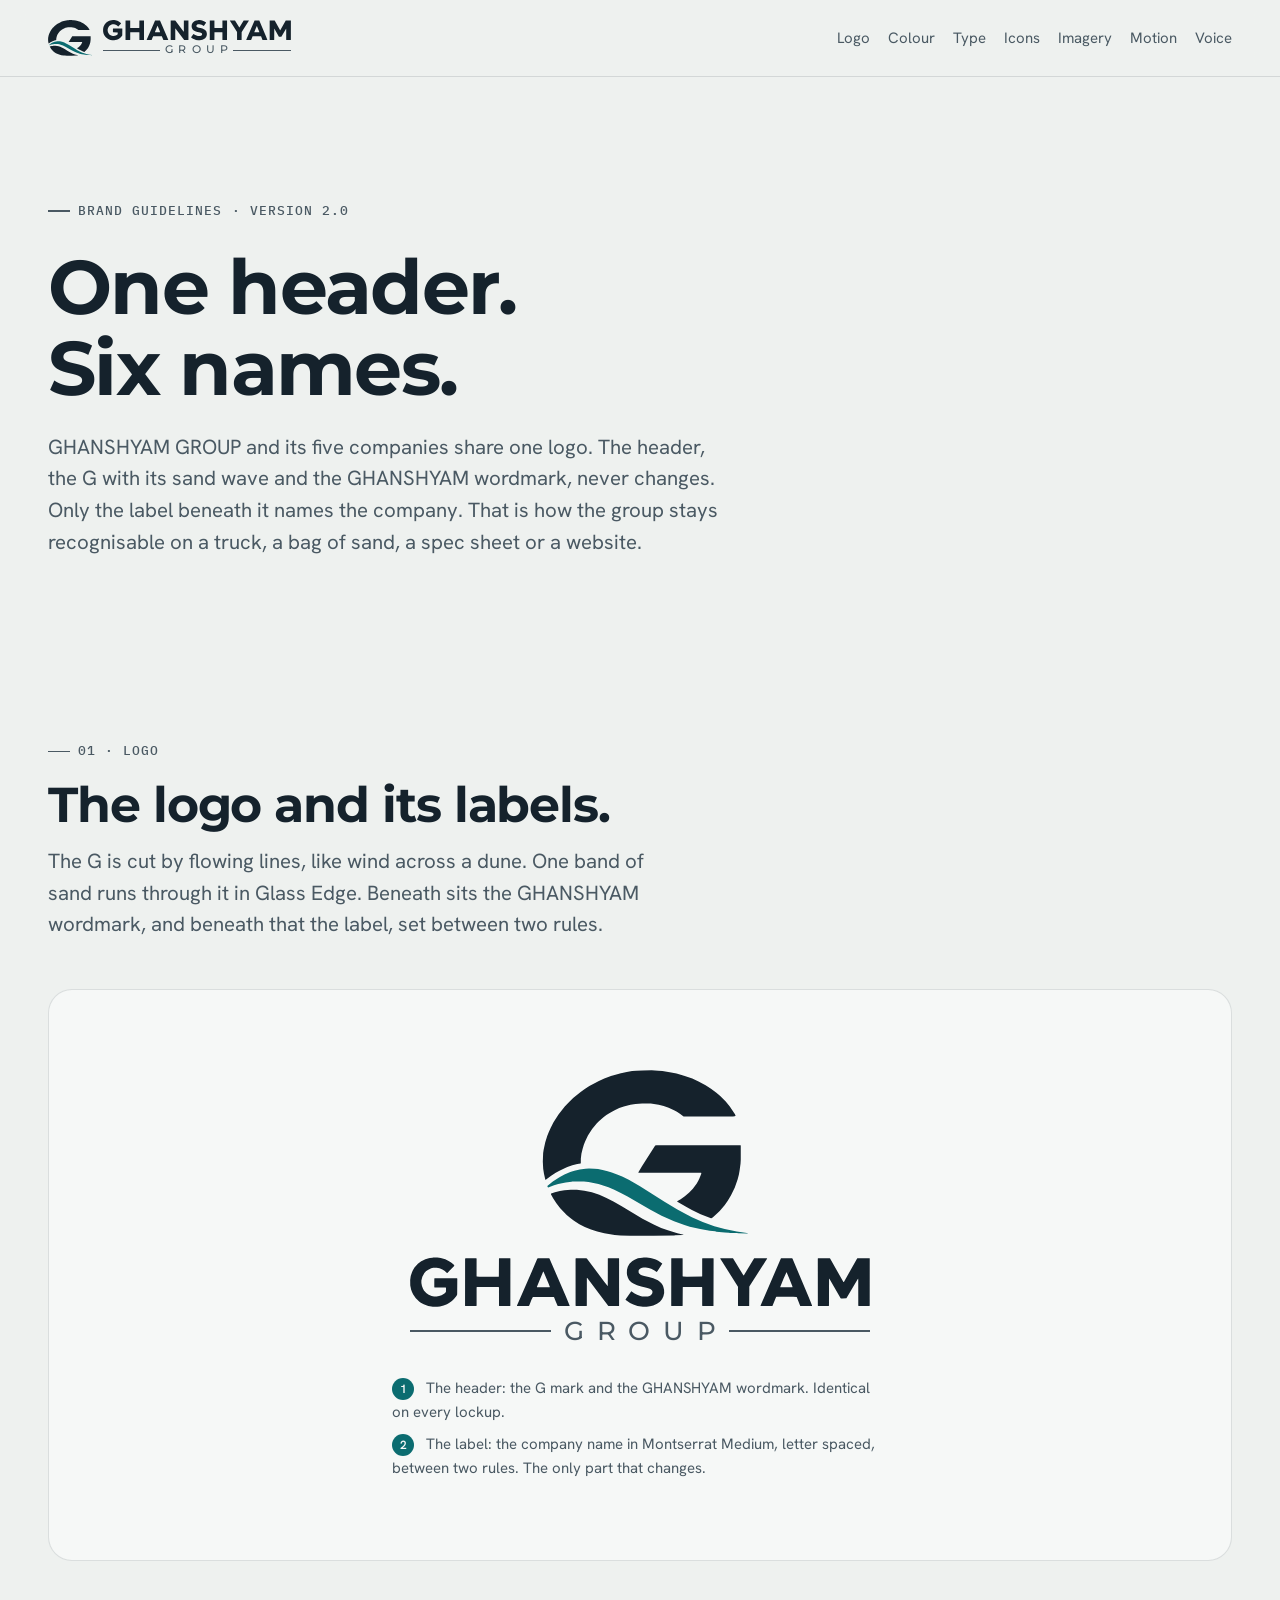
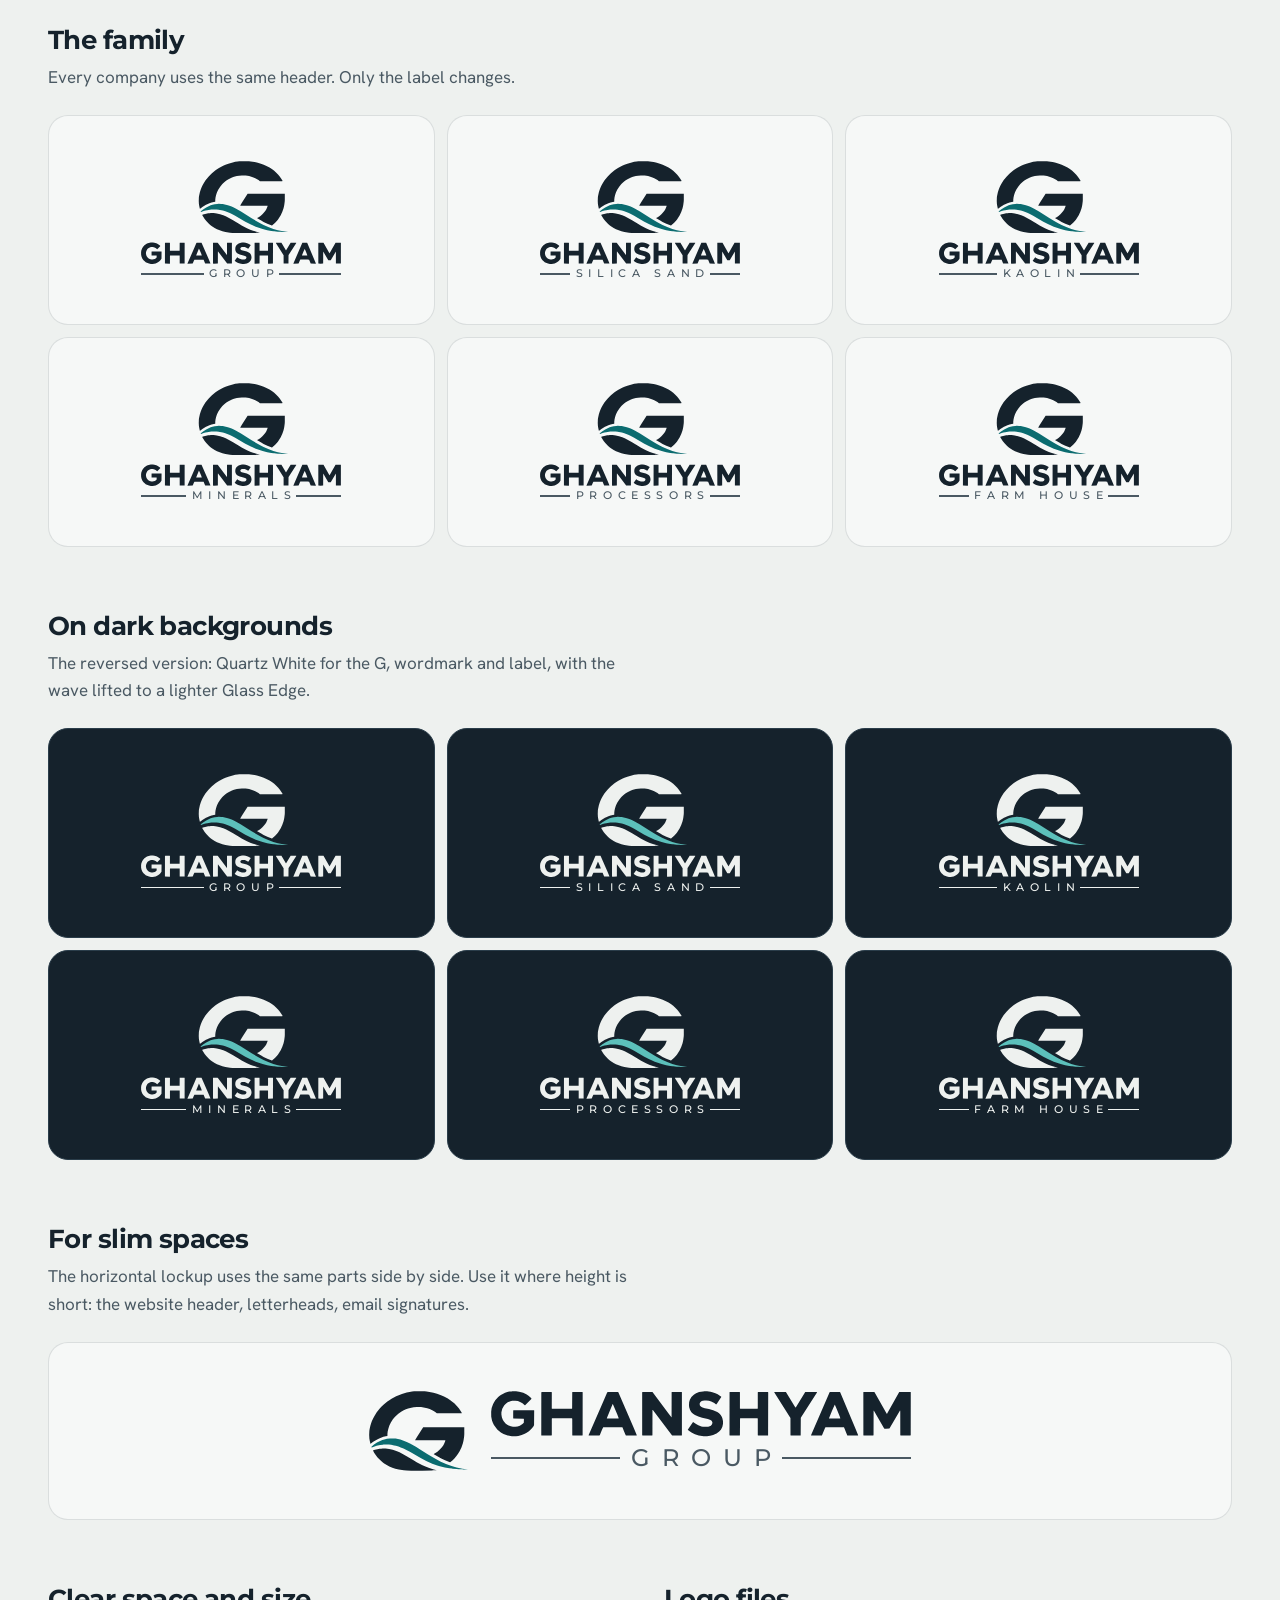
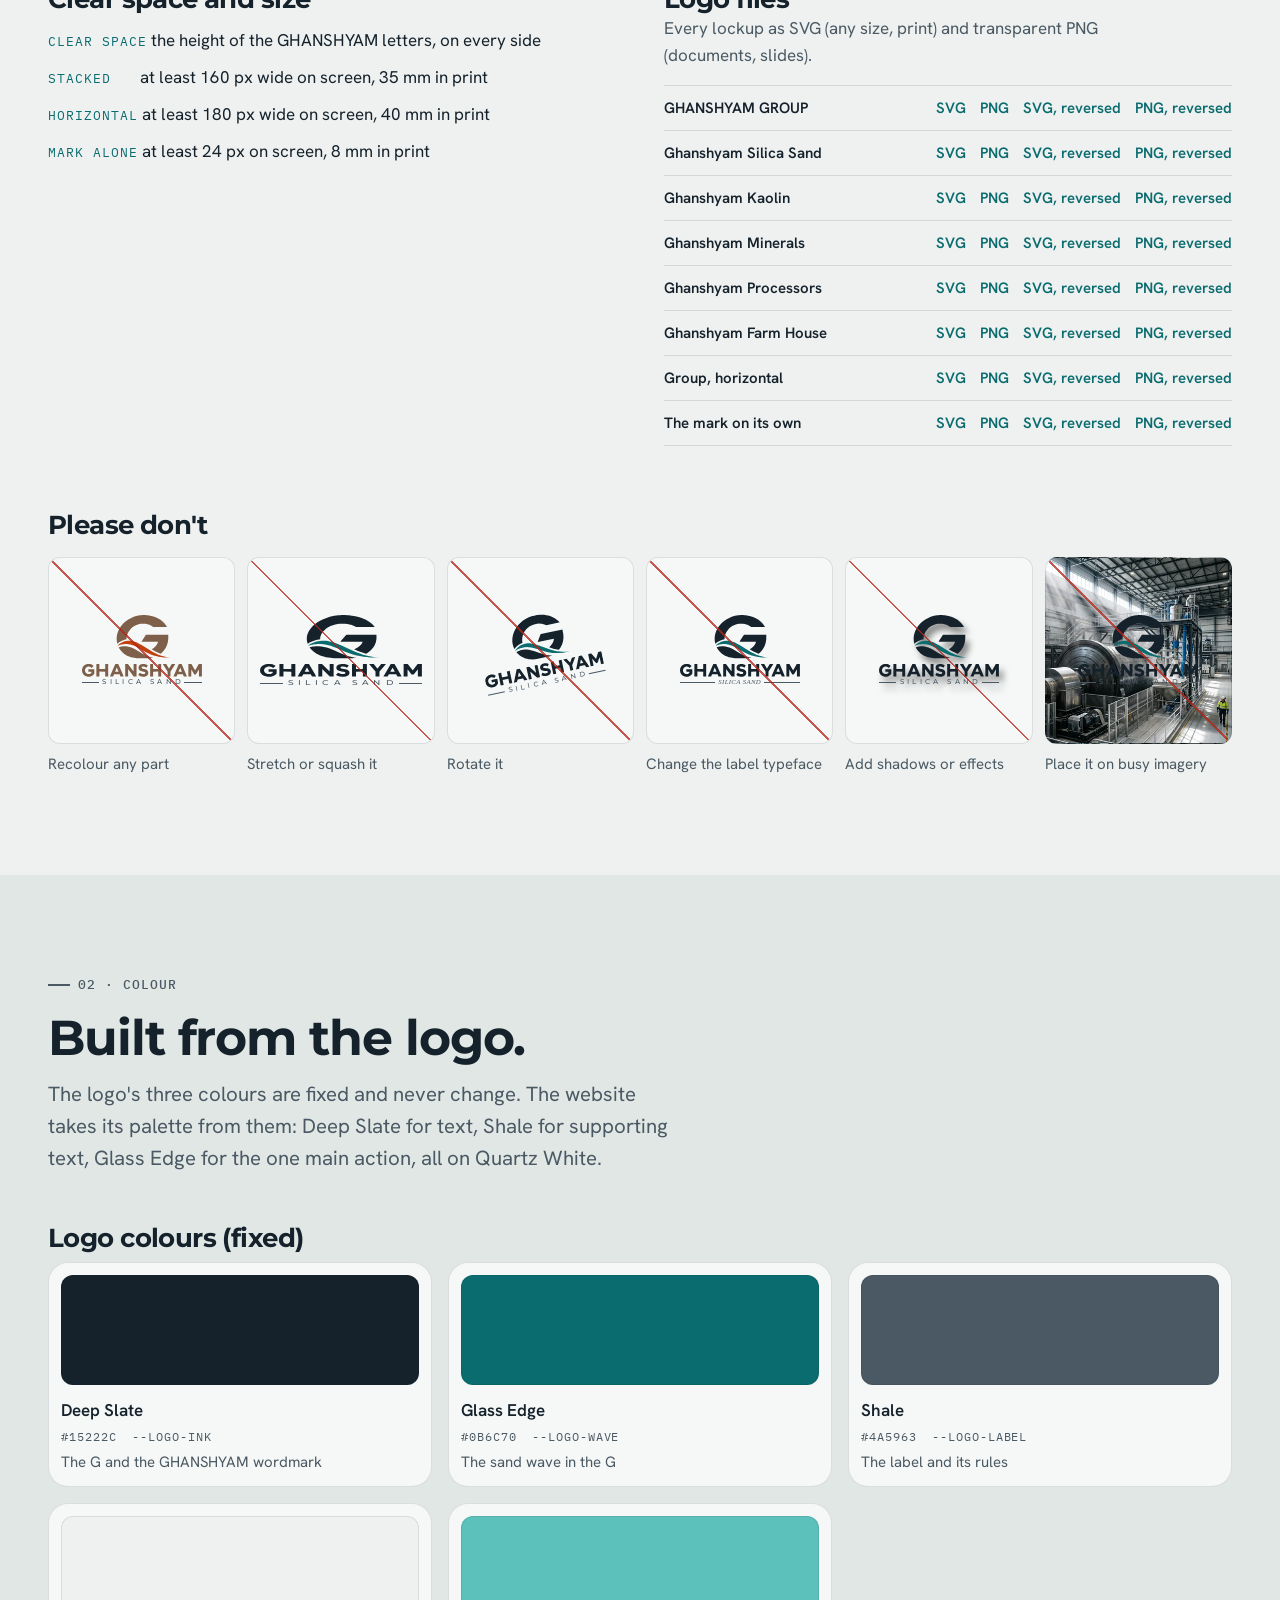
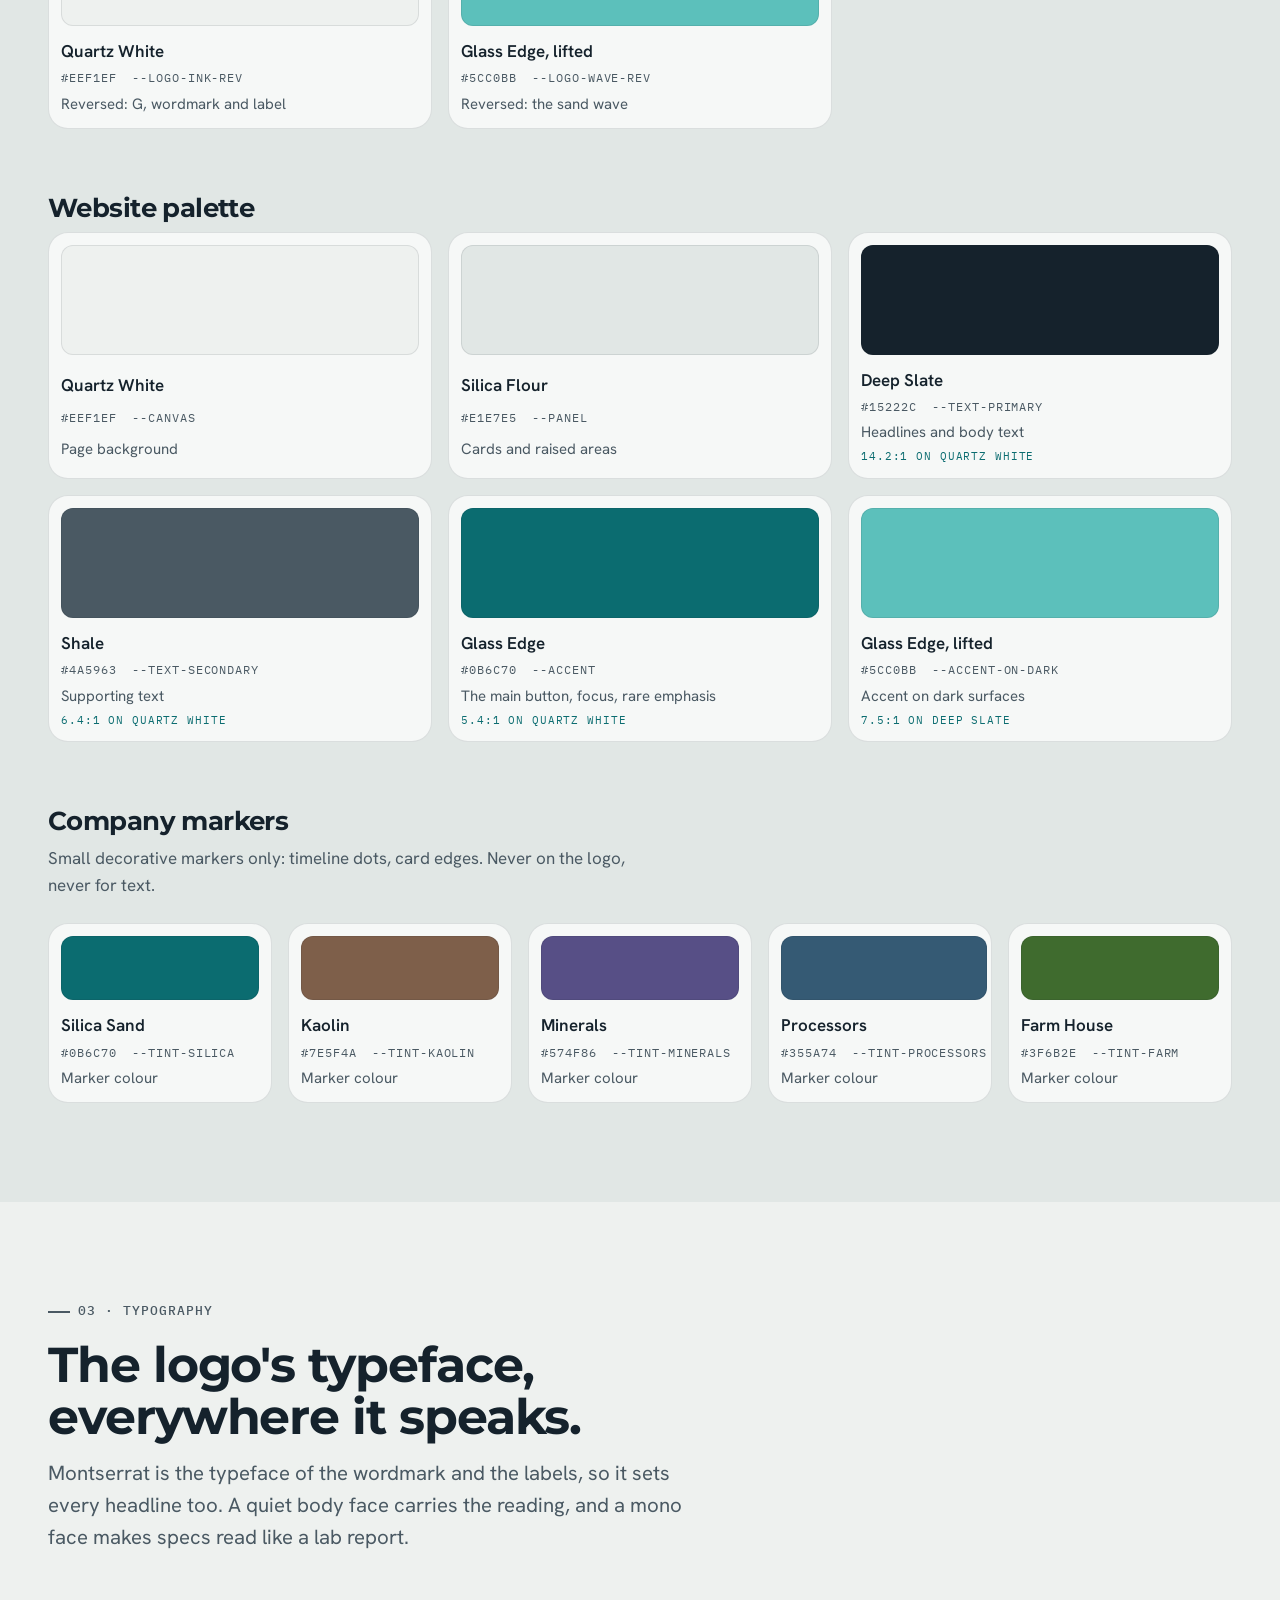
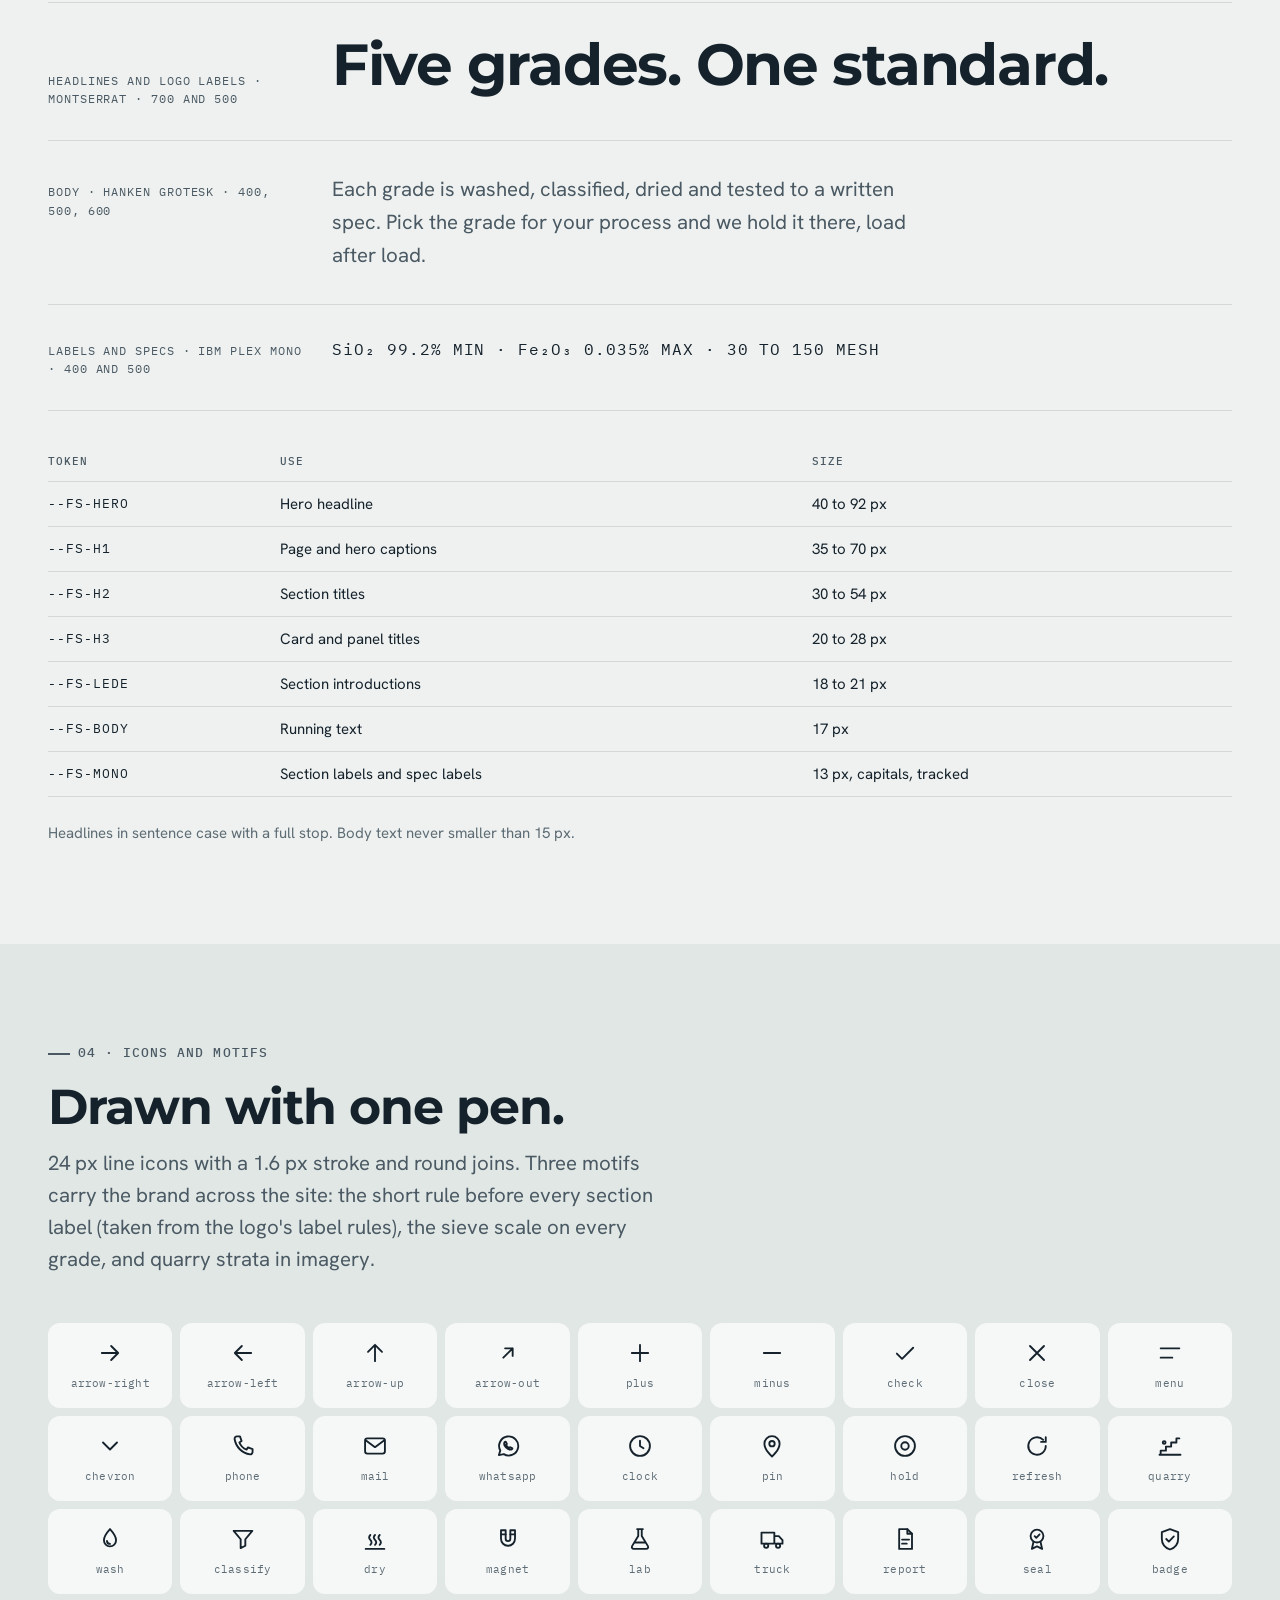
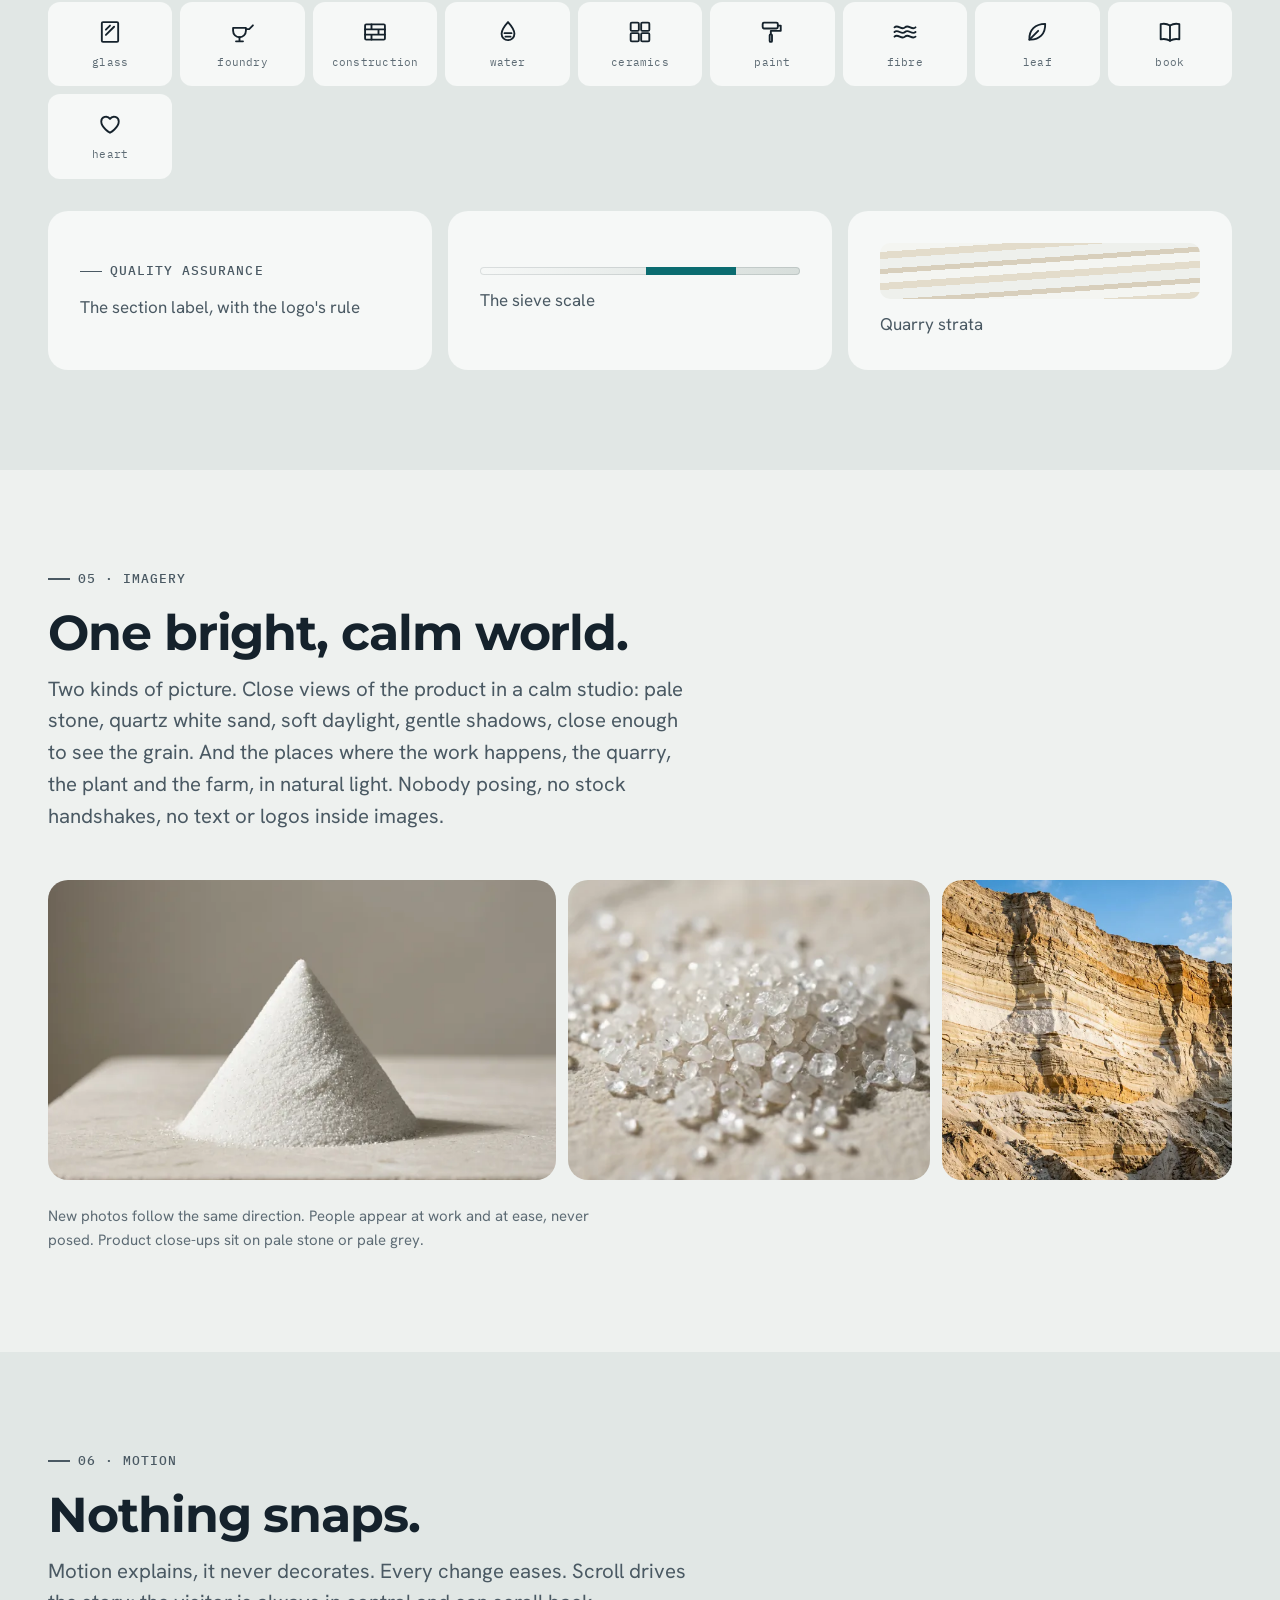
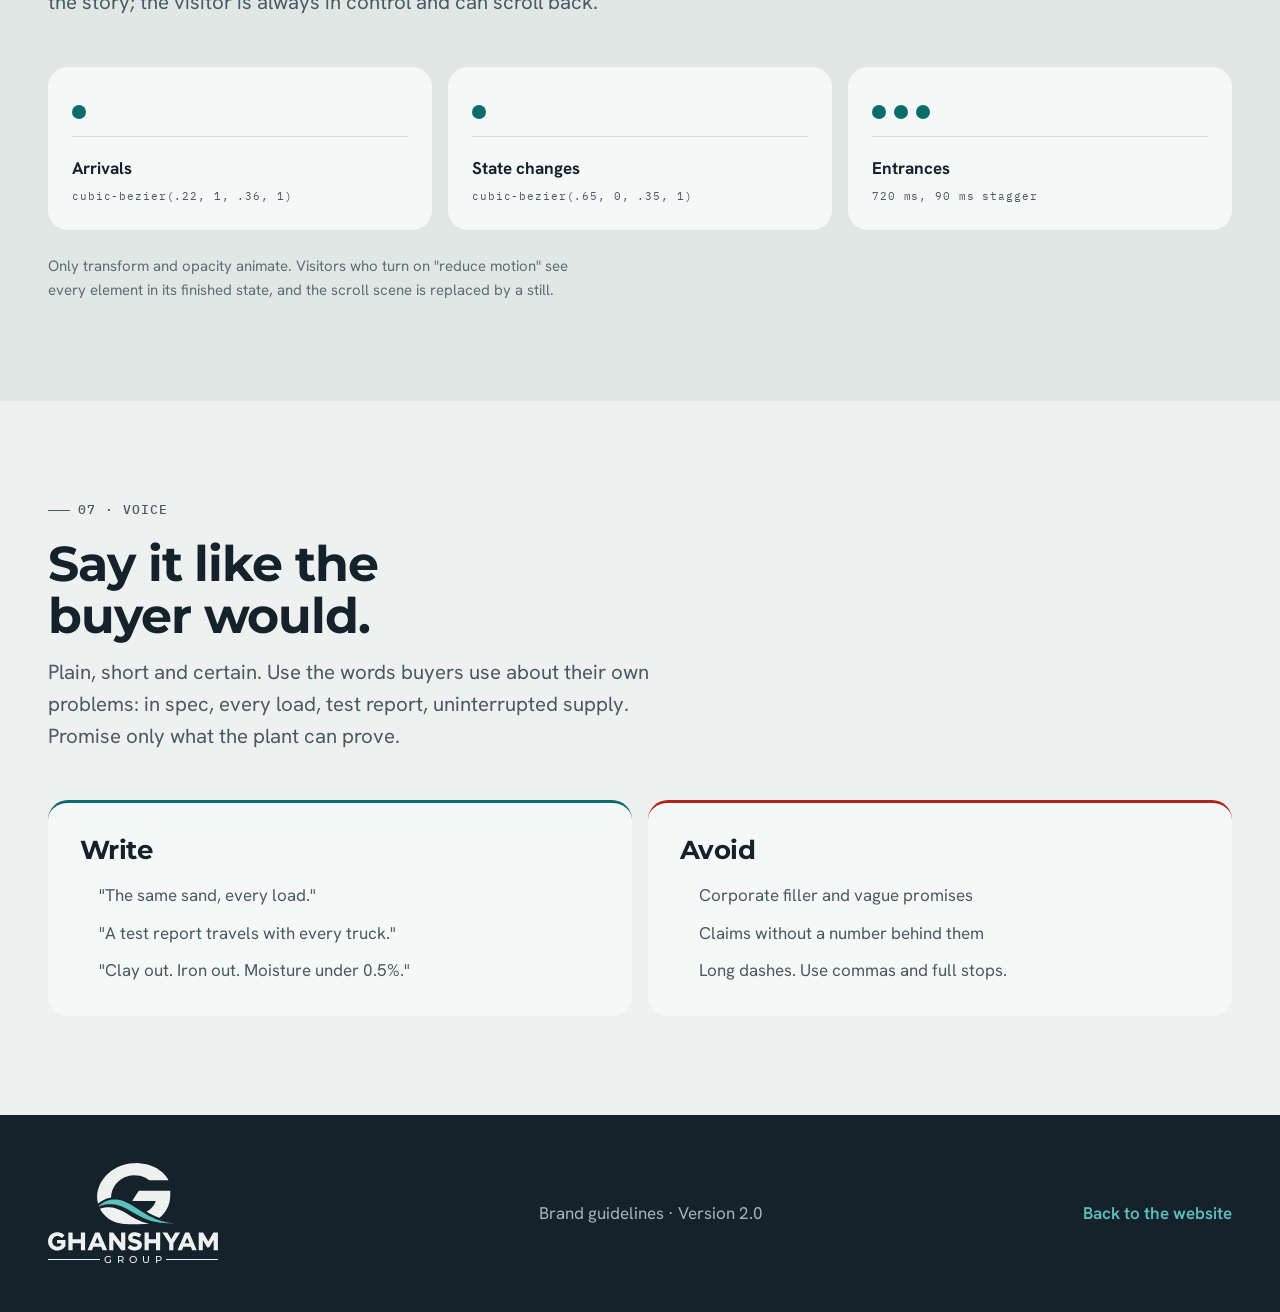
==== ghanshyam-group/brand.html @ ed455a4a "first commit" ====
<!doctype html>
<!--
  GHANSHYAM GROUP brand guidelines.
  Logos are drawn by the same builder the website uses (assets/js/core/logo.js),
  colours are read live from assets/css/tokens.css, and the downloadable logo
  files live in assets/img/brand/.
-->
<html lang="en">
<head>
  <meta charset="utf-8">
  <meta name="viewport" content="width=device-width, initial-scale=1">
  <title>Brand Guidelines | GHANSHYAM GROUP</title>
  <meta name="description" content="The GHANSHYAM GROUP brand system: the logo and its branch lockups, colour, type, icons, imagery, motion and voice.">
  <meta name="robots" content="noindex">
  <meta name="theme-color" content="#EEF1EF">
  <link rel="icon" type="image/svg+xml" href="assets/img/brand/ghanshyam-mark.svg">
  <link rel="preconnect" href="https://fonts.googleapis.com">
  <link rel="preconnect" href="https://fonts.gstatic.com" crossorigin>
  <link rel="stylesheet" href="https://fonts.googleapis.com/css2?family=Montserrat:wght@500;700&family=Hanken+Grotesk:wght@400;500;600&family=IBM+Plex+Mono:wght@400;500&display=swap">
  <link rel="stylesheet" href="assets/css/tokens.css">
  <link rel="stylesheet" href="assets/css/base.css">
  <link rel="stylesheet" href="assets/css/logo.css">
  <link rel="stylesheet" href="assets/css/brand.css">
</head>
<body class="bg">
  <a class="skip" href="#main">Skip to content</a>
  <header class="bg-top">
    <div class="container bg-top__row">
      <a class="bg-brand" href="index.html" aria-label="Back to the GHANSHYAM GROUP website" data-logo="GROUP" data-layout="horizontal"></a>
      <nav aria-label="Guidelines">
        <ul class="bg-toc" role="list">
          <li><a href="#logo">Logo</a></li>
          <li><a href="#colour">Colour</a></li>
          <li><a href="#type">Type</a></li>
          <li><a href="#icons">Icons</a></li>
          <li><a href="#imagery">Imagery</a></li>
          <li><a href="#motion">Motion</a></li>
          <li><a href="#voice">Voice</a></li>
        </ul>
      </nav>
    </div>
  </header>

  <main id="main" tabindex="-1">
    <!-- Cover -->
    <section class="bg-cover container">
      <p class="kicker">Brand guidelines · Version 2.0</p>
      <h1 class="bg-cover__title">One header. Six names.</h1>
      <p class="lede">GHANSHYAM GROUP and its five companies share one logo. The header, the G with its sand wave and the GHANSHYAM wordmark, never changes. Only the label beneath it names the company. That is how the group stays recognisable on a truck, a bag of sand, a spec sheet or a website.</p>
    </section>

    <!-- Logo -->
    <section class="bg-sec container" id="logo" aria-labelledby="logo-h">
      <div class="bg-sec__head">
        <p class="kicker">01 · Logo</p>
        <h2 class="h2" id="logo-h">The logo and its labels.</h2>
        <p class="lede">The G is cut by flowing lines, like wind across a dune. One band of sand runs through it in Glass Edge. Beneath sits the GHANSHYAM wordmark, and beneath that the label, set between two rules.</p>
      </div>

      <div class="bg-hero-logo">
        <figure class="bg-anatomy">
          <span data-logo="GROUP"></span>
          <figcaption>
            <span><b>1</b> The header: the G mark and the GHANSHYAM wordmark. Identical on every lockup.</span>
            <span><b>2</b> The label: the company name in Montserrat Medium, letter spaced, between two rules. The only part that changes.</span>
          </figcaption>
        </figure>
      </div>

      <h3 class="h3 bg-subhead">The family</h3>
      <p class="muted bg-subtext">Every company uses the same header. Only the label changes.</p>
      <ul class="bg-family" role="list" data-family></ul>

      <h3 class="h3 bg-subhead">On dark backgrounds</h3>
      <p class="muted bg-subtext">The reversed version: Quartz White for the G, wordmark and label, with the wave lifted to a lighter Glass Edge.</p>
      <ul class="bg-family bg-family--dark on-dark" role="list" data-family-dark></ul>

      <h3 class="h3 bg-subhead">For slim spaces</h3>
      <p class="muted bg-subtext">The horizontal lockup uses the same parts side by side. Use it where height is short: the website header, letterheads, email signatures.</p>
      <div class="bg-tile bg-tile--light bg-tile--wide-h"><span data-logo="GROUP" data-layout="horizontal"></span></div>

      <div class="bg-rules">
        <div>
          <h3 class="h3">Clear space and size</h3>
          <ul class="bg-list" role="list">
            <li><span class="mono">Clear space</span> the height of the GHANSHYAM letters, on every side</li>
            <li><span class="mono">Stacked</span> at least 160 px wide on screen, 35 mm in print</li>
            <li><span class="mono">Horizontal</span> at least 180 px wide on screen, 40 mm in print</li>
            <li><span class="mono">Mark alone</span> at least 24 px on screen, 8 mm in print</li>
          </ul>
        </div>
        <div>
          <h3 class="h3">Logo files</h3>
          <p class="muted">Every lockup as SVG (any size, print) and transparent PNG (documents, slides).</p>
          <ul class="bg-downloads" role="list" data-downloads></ul>
        </div>
      </div>

      <h3 class="h3 bg-subhead">Please don't</h3>
      <ul class="bg-donts" role="list" data-donts></ul>
    </section>

    <!-- Colour -->
    <section class="bg-sec bg-sec--panel" id="colour" aria-labelledby="colour-h">
      <div class="container">
        <div class="bg-sec__head">
          <p class="kicker">02 · Colour</p>
          <h2 class="h2" id="colour-h">Built from the logo.</h2>
          <p class="lede">The logo's three colours are fixed and never change. The website takes its palette from them: Deep Slate for text, Shale for supporting text, Glass Edge for the one main action, all on Quartz White.</p>
        </div>
        <h3 class="h3 bg-subhead bg-subhead--first">Logo colours (fixed)</h3>
        <ul class="bg-swatches" role="list" data-logo-colours></ul>
        <h3 class="h3 bg-subhead">Website palette</h3>
        <ul class="bg-swatches" role="list" data-swatches></ul>
        <h3 class="h3 bg-subhead">Company markers</h3>
        <p class="muted bg-subtext">Small decorative markers only: timeline dots, card edges. Never on the logo, never for text.</p>
        <ul class="bg-swatches bg-swatches--small" role="list" data-tints></ul>
      </div>
    </section>

    <!-- Type -->
    <section class="bg-sec container" id="type" aria-labelledby="type-h">
      <div class="bg-sec__head">
        <p class="kicker">03 · Typography</p>
        <h2 class="h2" id="type-h">The logo's typeface, everywhere it speaks.</h2>
        <p class="lede">Montserrat is the typeface of the wordmark and the labels, so it sets every headline too. A quiet body face carries the reading, and a mono face makes specs read like a lab report.</p>
      </div>
      <div class="bg-type">
        <div class="bg-type__row">
          <p class="bg-type__meta mono">Headlines and logo labels · Montserrat · 700 and 500</p>
          <p class="bg-type__display">Five grades. One standard.</p>
        </div>
        <div class="bg-type__row">
          <p class="bg-type__meta mono">Body · Hanken Grotesk · 400, 500, 600</p>
          <p class="bg-type__body">Each grade is washed, classified, dried and tested to a written spec. Pick the grade for your process and we hold it there, load after load.</p>
        </div>
        <div class="bg-type__row">
          <p class="bg-type__meta mono">Labels and specs · IBM Plex Mono · 400 and 500</p>
          <p class="bg-type__mono">SiO₂ 99.2% MIN · Fe₂O₃ 0.035% MAX · 30 TO 150 MESH</p>
        </div>
      </div>
      <table class="bg-scale">
        <caption class="sr-only">Type scale</caption>
        <thead><tr><th scope="col">Token</th><th scope="col">Use</th><th scope="col">Size</th></tr></thead>
        <tbody>
          <tr><td class="mono">--fs-hero</td><td>Hero headline</td><td>40 to 92 px</td></tr>
          <tr><td class="mono">--fs-h1</td><td>Page and hero captions</td><td>35 to 70 px</td></tr>
          <tr><td class="mono">--fs-h2</td><td>Section titles</td><td>30 to 54 px</td></tr>
          <tr><td class="mono">--fs-h3</td><td>Card and panel titles</td><td>20 to 28 px</td></tr>
          <tr><td class="mono">--fs-lede</td><td>Section introductions</td><td>18 to 21 px</td></tr>
          <tr><td class="mono">--fs-body</td><td>Running text</td><td>17 px</td></tr>
          <tr><td class="mono">--fs-mono</td><td>Section labels and spec labels</td><td>13 px, capitals, tracked</td></tr>
        </tbody>
      </table>
      <p class="bg-note">Headlines in sentence case with a full stop. Body text never smaller than 15 px.</p>
    </section>

    <!-- Icons and motifs -->
    <section class="bg-sec bg-sec--panel" id="icons" aria-labelledby="icons-h">
      <div class="container">
        <div class="bg-sec__head">
          <p class="kicker">04 · Icons and motifs</p>
          <h2 class="h2" id="icons-h">Drawn with one pen.</h2>
          <p class="lede">24 px line icons with a 1.6 px stroke and round joins. Three motifs carry the brand across the site: the short rule before every section label (taken from the logo's label rules), the sieve scale on every grade, and quarry strata in imagery.</p>
        </div>
        <ul class="bg-icons" role="list" data-icons></ul>
        <div class="bg-motifs">
          <div class="bg-motif"><p class="kicker">Quality assurance</p><span class="muted">The section label, with the logo's rule</span></div>
          <div class="bg-motif"><span class="bg-motif__scale"><span></span></span><span class="muted">The sieve scale</span></div>
          <div class="bg-motif"><span class="bg-motif__strata"></span><span class="muted">Quarry strata</span></div>
        </div>
      </div>
    </section>

    <!-- Imagery -->
    <section class="bg-sec container" id="imagery" aria-labelledby="imagery-h">
      <div class="bg-sec__head">
        <p class="kicker">05 · Imagery</p>
        <h2 class="h2" id="imagery-h">One bright, calm world.</h2>
        <p class="lede">Two kinds of picture. Close views of the product in a calm studio: pale stone, quartz white sand, soft daylight, gentle shadows, close enough to see the grain. And the places where the work happens, the quarry, the plant and the farm, in natural light. Nobody posing, no stock handshakes, no text or logos inside images.</p>
      </div>
      <div class="bg-imagery">
        <img src="assets/img/photos/company-silica-1200.webp" srcset="assets/img/photos/company-silica-480.webp 480w, assets/img/photos/company-silica-800.webp 800w, assets/img/photos/company-silica-1200.webp 1200w" sizes="(max-width: 960px) 92vw, 490px" alt="A cone of white silica sand on a pale stone block" width="1200" height="896" loading="lazy" decoding="async">
        <img src="assets/img/photos/grade-glass-1200.webp" srcset="assets/img/photos/grade-glass-480.webp 480w, assets/img/photos/grade-glass-800.webp 800w, assets/img/photos/grade-glass-1200.webp 1200w" sizes="(max-width: 960px) 92vw, 410px" alt="Close view of clear, angular quartz grains" width="1200" height="896" loading="lazy" decoding="async">
        <img class="bg-imagery__place" src="assets/img/photos/about-strata-896.webp" srcset="assets/img/photos/about-strata-480.webp 480w, assets/img/photos/about-strata-800.webp 800w, assets/img/photos/about-strata-896.webp 896w" sizes="(max-width: 960px) 92vw, 280px" alt="Bands of white silica sand and ochre sandstone in a quarry wall" width="896" height="1200" loading="lazy" decoding="async">
      </div>
      <p class="bg-note">New photos follow the same direction. People appear at work and at ease, never posed. Product close-ups sit on pale stone or pale grey.</p>
    </section>

    <!-- Motion -->
    <section class="bg-sec bg-sec--panel" id="motion" aria-labelledby="motion-h">
      <div class="container">
        <div class="bg-sec__head">
          <p class="kicker">06 · Motion</p>
          <h2 class="h2" id="motion-h">Nothing snaps.</h2>
          <p class="lede">Motion explains, it never decorates. Every change eases. Scroll drives the story; the visitor is always in control and can scroll back.</p>
        </div>
        <ul class="bg-motion" role="list">
          <li><span class="bg-motion__demo" data-ease="out"><i></i></span><strong>Arrivals</strong><span class="mono">cubic-bezier(.22, 1, .36, 1)</span></li>
          <li><span class="bg-motion__demo" data-ease="inout"><i></i></span><strong>State changes</strong><span class="mono">cubic-bezier(.65, 0, .35, 1)</span></li>
          <li><span class="bg-motion__demo bg-motion__demo--stagger"><i></i><i></i><i></i></span><strong>Entrances</strong><span class="mono">720 ms, 90 ms stagger</span></li>
        </ul>
        <p class="bg-note">Only transform and opacity animate. Visitors who turn on "reduce motion" see every element in its finished state, and the scroll scene is replaced by a still.</p>
      </div>
    </section>

    <!-- Voice -->
    <section class="bg-sec container" id="voice" aria-labelledby="voice-h">
      <div class="bg-sec__head">
        <p class="kicker">07 · Voice</p>
        <h2 class="h2" id="voice-h">Say it like the buyer would.</h2>
        <p class="lede">Plain, short and certain. Use the words buyers use about their own problems: in spec, every load, test report, uninterrupted supply. Promise only what the plant can prove.</p>
      </div>
      <div class="bg-voice">
        <div class="bg-voice__col bg-voice__col--do">
          <h3 class="h3">Write</h3>
          <ul role="list">
            <li>"The same sand, every load."</li>
            <li>"A test report travels with every truck."</li>
            <li>"Clay out. Iron out. Moisture under 0.5%."</li>
          </ul>
        </div>
        <div class="bg-voice__col bg-voice__col--dont">
          <h3 class="h3">Avoid</h3>
          <ul role="list">
            <li>Corporate filler and vague promises</li>
            <li>Claims without a number behind them</li>
            <li>Long dashes. Use commas and full stops.</li>
          </ul>
        </div>
      </div>
    </section>
  </main>

  <footer class="bg-foot on-dark">
    <div class="container bg-foot__row">
      <span data-logo="GROUP" data-size="170"></span>
      <p>Brand guidelines · Version 2.0</p>
      <a class="link" href="index.html">Back to the website</a>
    </div>
  </footer>

  <script src="assets/js/core/utils.js"></script>
  <script src="assets/js/core/icons.js"></script>
  <script src="assets/js/core/logo.js"></script>
  <script src="assets/js/brand.js"></script>
</body>
</html>
---- ghanshyam-group/assets/css/tokens.css ----
/* ==========================================================================
   GHANSHYAM GROUP: BRAND TOKENS
   The whole visual system lives here. Change a value once and every page
   and section follows. Documented in brand.html (the brand guidelines page).

   The palette is built from the logo's own colours:
     Deep Slate  #15222C  the G and the GHANSHYAM wordmark
     Glass Edge  #0B6C70  the sand wave inside the G
     Shale       #4A5963  the branch label and its rules
   ========================================================================== */

:root {
  color-scheme: light;

  /* ---- The logo colours: fixed, never restyle the logo --------------------- */
  --logo-ink: #15222C;        /* Deep Slate: the G and GHANSHYAM */
  --logo-wave: #0B6C70;       /* Glass Edge: the sand wave */
  --logo-label: #4A5963;      /* Shale: the branch label and rules */
  --logo-ink-rev: #EEF1EF;    /* on dark surfaces: Quartz White */
  --logo-wave-rev: #5CC0BB;   /* on dark surfaces: Glass Edge, lifted */
  --logo-label-rev: #EEF1EF;

  /* ---- Site palette, taken from the logo: "Quartz and Glass Edge" ------------ */
  --canvas: #EEF1EF;          /* Quartz White: page background (never pure white) */
  --canvas-deep: #E6EBE8;     /* lower half of the hero floor, quiet bands */
  --panel: #E1E7E5;           /* Silica Flour: cards and raised areas */
  --panel-raised: #F6F8F7;    /* the brightest surface, for cards on panel */
  --text-primary: #15222C;    /* Deep Slate (logo ink): headlines and body (14.2:1) */
  --text-secondary: #4A5963;  /* Shale (logo label): supporting text (6.4:1) */
  --text-tertiary: #5E6C75;   /* small print only (4.8:1) */
  --accent: #0B6C70;          /* Glass Edge (logo wave): the CTA, focus and rare emphasis (5.4:1) */
  --accent-hover: #08575B;
  --accent-muted: rgba(11, 108, 112, 0.14);
  --accent-glow: rgba(11, 108, 112, 0.28);
  --on-accent: #F7F9F8;

  /* Dark surfaces: testimonials band and footer */
  --slate-900: #15222C;
  --slate-800: #1D2D38;
  --slate-700: #2A3D4A;
  --on-dark: #EEF1EF;
  --on-dark-2: #A7B4BB;
  --accent-on-dark: #5CC0BB;  /* Glass Edge, lifted for dark surfaces (7.5:1) */

  /* Lines */
  --line: rgba(21, 34, 44, 0.12);         /* decorative hairlines */
  --line-strong: #6F7C85;                 /* interactive borders, 3:1 or better */
  --line-on-dark: rgba(238, 241, 239, 0.14);

  /* ---- Company tints: small decorative markers only (dots, layers, card edges) */
  --tint-group: #0B6C70;
  --tint-silica: #0B6C70;      /* Glass Edge */
  --tint-kaolin: #7E5F4A;      /* China clay */
  --tint-minerals: #574F86;    /* Feldspar */
  --tint-processors: #355A74;  /* Mill steel */
  --tint-farm: #3F6B2E;        /* Field green */

  /* ---- Typography ------------------------------------------------------------- */
  --font-display: "Montserrat", "Helvetica Neue", Arial, system-ui, sans-serif;  /* the logo's typeface */
  --font-body: "Hanken Grotesk", system-ui, -apple-system, "Segoe UI", sans-serif;
  --font-mono: "IBM Plex Mono", ui-monospace, "SFMono-Regular", Menlo, monospace;
  --display-stretch: 100%;

  --fs-hero: clamp(2.5rem, 1.1rem + 4.6vw, 5.75rem);
  --fs-h1: clamp(2.2rem, 1.2rem + 3.4vw, 4.4rem);
  --fs-h2: clamp(1.9rem, 1.15rem + 2.4vw, 3.4rem);
  --fs-h3: clamp(1.25rem, 1rem + 0.8vw, 1.75rem);
  --fs-h4: clamp(1.05rem, 0.98rem + 0.3vw, 1.25rem);
  --fs-lede: clamp(1.1rem, 1rem + 0.35vw, 1.3rem);
  --fs-body: 1.0625rem;
  --fs-small: 0.9375rem;
  --fs-mono: 0.8125rem;
  --fs-micro: 0.75rem;

  --lh-tight: 1.06;
  --lh-snug: 1.18;
  --lh-body: 1.6;
  --track-display: -0.022em;
  --track-mono: 0.08em;
  --track-caps: 0.16em;

  /* ---- Space, size, shape -------------------------------------------------- */
  --space-1: 0.25rem;
  --space-2: 0.5rem;
  --space-3: 0.75rem;
  --space-4: 1rem;
  --space-5: 1.5rem;
  --space-6: 2rem;
  --space-7: 3rem;
  --space-8: 4rem;
  --space-9: 6rem;
  --space-10: 8rem;
  --section-y: clamp(5rem, 3.5rem + 6vw, 9.5rem);

  --gutter: clamp(16px, 4vw, 48px);
  --container: 1240px;
  --container-narrow: 860px;

  --radius-s: 6px;
  --radius-m: 12px;
  --radius-l: 20px;
  --radius-pill: 999px;

  --shadow-1: 0 1px 2px rgba(21, 34, 44, 0.06), 0 6px 18px rgba(21, 34, 44, 0.06);
  --shadow-2: 0 2px 6px rgba(21, 34, 44, 0.07), 0 22px 54px rgba(21, 34, 44, 0.12);
  --shadow-3: 0 4px 10px rgba(21, 34, 44, 0.08), 0 40px 90px rgba(21, 34, 44, 0.18);

  /* ---- Motion: two curves, used everywhere ----------------------------------- */
  --ease-out: cubic-bezier(0.22, 1, 0.36, 1);      /* arrivals */
  --ease-in-out: cubic-bezier(0.65, 0, 0.35, 1);   /* state changes */
  --dur-1: 180ms;
  --dur-2: 360ms;
  --dur-3: 720ms;
  --dur-4: 1100ms;
  --stagger: 90ms;

  /* Hero legibility (light world: dark text over bright footage) */
  --tshadow-light: 0 1px 1px rgba(238, 241, 239, 0.7), 0 0 10px rgba(238, 241, 239, 0.45);
  --scrim-light: 238, 241, 239;
}
---- ghanshyam-group/assets/css/base.css ----
/* ==========================================================================
   BASE: reset, typography, layout primitives, shared components
   ========================================================================== */

*, *::before, *::after { box-sizing: border-box; }

html {
  overflow-x: hidden;
  overflow-x: clip;
  -webkit-text-size-adjust: 100%;
  scroll-padding-top: 84px;
}
body {
  overflow-x: hidden;
  overflow-x: clip;
  margin: 0;
  background: var(--canvas);
  color: var(--text-primary);
  font-family: var(--font-body);
  font-size: var(--fs-body);
  line-height: var(--lh-body);
  font-weight: 400;
  text-rendering: optimizeLegibility;
  -webkit-font-smoothing: antialiased;
}
/* The page eases in once it is rendered (only when JavaScript runs). */
.js body { opacity: 0; transition: opacity var(--dur-3) var(--ease-out); }
.js body.is-ready { opacity: 1; }

[hidden] { display: none !important; }
img, svg, video, canvas { display: block; max-width: 100%; }
img { height: auto; }
button, input, select, textarea { font: inherit; color: inherit; }
button { cursor: pointer; }
a { color: inherit; }
h1, h2, h3, h4, p, ul, ol, dl, dd, figure, blockquote { margin: 0; }
ul[role="list"], ol[role="list"] { list-style: none; padding: 0; }

/* ---- Type ---------------------------------------------------------------- */
.display, h1, h2, h3 {
  font-family: var(--font-display);
  font-stretch: var(--display-stretch);
  font-weight: 700;
  letter-spacing: var(--track-display);
  line-height: var(--lh-tight);
  text-wrap: balance;
}
h4 { font-family: var(--font-body); font-weight: 600; font-size: var(--fs-h4); line-height: var(--lh-snug); }
p { text-wrap: pretty; }

.h1 { font-size: var(--fs-h1); }
.h2 { font-size: var(--fs-h2); }
.h3 { font-size: var(--fs-h3); line-height: var(--lh-snug); }
.lede { font-size: var(--fs-lede); color: var(--text-secondary); line-height: 1.55; max-width: 58ch; }
.muted { color: var(--text-secondary); }
.mono {
  font-family: var(--font-mono);
  font-size: var(--fs-mono);
  letter-spacing: var(--track-mono);
  text-transform: uppercase;
}

/* The section kicker: a short rule and a label, echoing the rules in the logo label */
.kicker {
  display: inline-flex;
  align-items: center;
  gap: 0.6em;
  font-family: var(--font-mono);
  font-size: var(--fs-mono);
  font-weight: 500;
  letter-spacing: var(--track-mono);
  text-transform: uppercase;
  color: var(--text-secondary);
  max-width: 48ch;
}
.kicker::before {
  content: "";
  width: 1.7em;
  height: max(1px, 0.11em);
  background: currentColor;
  flex: none;
}
.on-dark .kicker { color: var(--on-dark-2); }
.on-dark .kicker::before { background: currentColor; }

/* ---- Layout ---------------------------------------------------------------- */
.container {
  width: min(var(--container), 100% - 2 * var(--gutter));
  margin-inline: auto;
}
.container--narrow { width: min(var(--container-narrow), 100% - 2 * var(--gutter)); margin-inline: auto; }
.section {
  position: relative;
  padding-block: var(--section-y);
}
.section--panel { background: var(--panel); }
.section-head { display: grid; gap: var(--space-4); margin-bottom: clamp(2.5rem, 1.5rem + 3vw, 4.5rem); }
.section-head .h2 { max-width: 18ch; }
.section-head .lede { max-width: 56ch; }

.sr-only {
  position: absolute !important;
  width: 1px; height: 1px;
  padding: 0; margin: -1px;
  overflow: hidden; clip: rect(0 0 0 0);
  white-space: nowrap; border: 0;
}

/* ---- Skip link and focus -------------------------------------------------- */
.skip {
  position: fixed;
  left: var(--space-4);
  top: var(--space-4);
  z-index: 100;
  padding: var(--space-3) var(--space-5);
  background: var(--text-primary);
  color: var(--canvas);
  border-radius: var(--radius-pill);
  font-weight: 600;
  text-decoration: none;
  transform: translateY(-160%);
  transition: transform var(--dur-2) var(--ease-out);
}
.skip:focus-visible { transform: none; }
:focus-visible {
  outline: 2px solid var(--accent);
  outline-offset: 3px;
  border-radius: 4px;
}
.on-dark :focus-visible { outline-color: var(--accent-on-dark); }
main:focus { outline: none; }

/* ---- Buttons ---------------------------------------------------------------- */
.btn {
  --btn-bg: var(--accent);
  --btn-fg: var(--on-accent);
  position: relative;
  display: inline-flex;
  align-items: center;
  justify-content: center;
  gap: 0.6em;
  padding: 0.95em 1.45em;
  border: 1px solid transparent;
  border-radius: var(--radius-pill);
  background: var(--btn-bg);
  color: var(--btn-fg);
  font-family: var(--font-body);
  font-weight: 600;
  font-size: 1rem;
  line-height: 1.1;
  text-decoration: none;
  text-shadow: none;
  white-space: nowrap;
  transition: background-color var(--dur-2) var(--ease-out), color var(--dur-2) var(--ease-out),
              border-color var(--dur-2) var(--ease-out), transform var(--dur-2) var(--ease-out),
              box-shadow var(--dur-2) var(--ease-out);
}
.btn:hover { --btn-bg: var(--accent-hover); box-shadow: 0 10px 28px -10px var(--accent-glow); }
.btn:active { transform: translateY(1px); }
.btn .btn__arrow { transition: transform var(--dur-2) var(--ease-out); }
.btn:hover .btn__arrow { transform: translateX(3px); }
.btn--ghost {
  --btn-bg: transparent;
  --btn-fg: var(--text-primary);
  border-color: var(--line-strong);
}
.btn--ghost:hover { --btn-bg: rgba(21, 34, 44, 0.05); box-shadow: none; border-color: var(--text-primary); }
.btn--small { padding: 0.7em 1.15em; font-size: 0.9375rem; }
.on-dark .btn--ghost { --btn-fg: var(--on-dark); border-color: rgba(238, 241, 239, 0.4); }
.on-dark .btn--ghost:hover { --btn-bg: rgba(238, 241, 239, 0.08); border-color: var(--on-dark); }
.btn-row { display: flex; flex-wrap: wrap; gap: var(--space-3); align-items: center; }

.link {
  color: var(--accent);
  font-weight: 600;
  text-decoration: none;
  background: linear-gradient(currentColor, currentColor) 0 100% / 0 1.5px no-repeat;
  transition: background-size var(--dur-2) var(--ease-out);
  display: inline-flex;
  align-items: center;
  gap: 0.4em;
}
.link:hover { background-size: 100% 1.5px; }
.on-dark .link { color: var(--accent-on-dark); }

@media (pointer: coarse) {
  .btn { min-height: 44px; display: inline-flex; align-items: center; justify-content: center; }
  .link { min-height: 44px; }
}

.icon { width: 1.25em; height: 1.25em; flex: none; }

/* ---- The page environment: one fixed layer behind everything ------------- */
.env {
  position: fixed;
  inset: 0;
  z-index: -1;
  pointer-events: none;
  overflow: hidden;
}
.env::before, .env::after {
  content: "";
  position: absolute;
  inset: -30%;
  background:
    radial-gradient(36% 30% at 22% 28%, rgba(255, 255, 255, 0.75), transparent 70%),
    radial-gradient(30% 26% at 78% 66%, rgba(11, 108, 112, 0.045), transparent 70%);
  animation: env-drift 72s var(--ease-in-out) infinite alternate;
  animation-delay: -18s;
}
.env::after {
  inset: 0;
  background-image: url("data:image/svg+xml,%3Csvg xmlns='http://www.w3.org/2000/svg' width='160' height='160'%3E%3Cfilter id='n'%3E%3CfeTurbulence type='fractalNoise' baseFrequency='.9' numOctaves='2' stitchTiles='stitch'/%3E%3CfeColorMatrix values='0 0 0 0 0.08 0 0 0 0 0.13 0 0 0 0 0.17 0 0 0 .5 0'/%3E%3C/filter%3E%3Crect width='160' height='160' filter='url(%23n)'/%3E%3C/svg%3E");
  opacity: 0.05;
  animation: none;
}
@keyframes env-drift {
  from { transform: translate3d(-3%, -2%, 0) rotate(0deg); }
  to { transform: translate3d(3%, 2%, 0) rotate(4deg); }
}

/* ---- Entrances: IntersectionObserver adds .in to [data-reveal] ----------- */
.js [data-reveal] > * {
  opacity: 0;
  transform: translate3d(0, 22px, 0);
  transition: opacity var(--dur-3) var(--ease-out), transform var(--dur-3) var(--ease-out);
}
.js [data-reveal].in > * { opacity: 1; transform: none; }
.js [data-reveal].in > *:nth-child(2) { transition-delay: calc(var(--stagger) * 1); }
.js [data-reveal].in > *:nth-child(3) { transition-delay: calc(var(--stagger) * 2); }
.js [data-reveal].in > *:nth-child(4) { transition-delay: calc(var(--stagger) * 3); }
.js [data-reveal].in > *:nth-child(5) { transition-delay: calc(var(--stagger) * 4); }
.js [data-reveal].in > *:nth-child(6) { transition-delay: calc(var(--stagger) * 5); }
.js [data-reveal].in > *:nth-child(7) { transition-delay: calc(var(--stagger) * 6); }
.js [data-reveal].in > *:nth-child(n+8) { transition-delay: calc(var(--stagger) * 7); }
/* Retire the stagger once the entrance is done, so hovers never lag.
   Selector repeats :nth-child so it matches the delay rules' specificity. */
.js [data-reveal].in.settled > *,
.js [data-reveal].in.settled > *:nth-child(n) { transition-delay: 0s; }

/* ---- Living elements pause off-screen and on hidden tabs ----------------- */
body.paused *, body.paused *::before, body.paused *::after { animation-play-state: paused !important; }
.offscreen *, .offscreen *::before, .offscreen *::after { animation-play-state: paused !important; }

/* ---- Review mode: index.html?review outlines every SAMPLE value ---------- */
.review-mode [data-sample] {
  outline: 2px dashed #C2410C;
  outline-offset: 2px;
  background-color: rgba(194, 65, 12, 0.06);
}
.review-mode img[data-sample] { outline-offset: -6px; }
.review-badge {
  position: fixed;
  right: 12px;
  bottom: 12px;
  z-index: 200;
  padding: 10px 14px;
  border-radius: 10px;
  background: #C2410C;
  color: #fff;
  font: 600 13px/1.3 var(--font-body);
  box-shadow: var(--shadow-2);
  max-width: 300px;
}

/* ---- Reduced motion: everything in its final state ----------------------- */
@media (prefers-reduced-motion: reduce) {
  *, *::before, *::after {
    animation-duration: 0.001ms !important;
    animation-iteration-count: 1 !important;
    transition-duration: 0.001ms !important;
    transition-delay: 0s !important;
    scroll-behavior: auto !important;
  }
  .js [data-reveal] > * { opacity: 1; transform: none; }
}
---- ghanshyam-group/assets/css/logo.css ----
/* ==========================================================================
   LOGO: proportions taken from the finalized artwork (1107 units wide).
   Set the size with --lw (the wordmark width). Everything else scales from it:
     label size 62.9u (Montserrat Medium, tracked 0.496em), rules 6u thick,
     30u between rule and label, 35u between wordmark and label.
   Colours are fixed brand tokens (tokens.css): the logo is never recoloured.
   ========================================================================== */
.logo {
  --lw: 220px;
  display: inline-flex;
  line-height: 1;
  vertical-align: middle;
}
.logo svg { display: block; }
.logo__body, .logo__ink { fill: var(--logo-ink); }
.logo__wave { fill: var(--logo-wave); }

/* Stacked: the master lockup (mark over wordmark over label) */
.logo--stacked { flex-direction: column; width: var(--lw); }
.logo--stacked .logo__head { width: 100%; height: auto; aspect-ratio: 1108 / 571; }

/* The label row: rule, label, rule. Only the label text changes per branch. */
.logo__label {
  display: flex;
  align-items: center;
  width: 100%;
  height: calc(var(--lw) * 0.0568);
  margin-top: calc(var(--lw) * 0.0231);
  gap: calc(var(--lw) * 0.0271);
  color: var(--logo-label);
}
.logo__label i {
  flex: 1 1 0;
  min-width: calc(var(--lw) * 0.04);
  height: max(1px, calc(var(--lw) * 0.0054));
  background: currentColor;
}
.logo__label b {
  font-family: "Montserrat", var(--font-body);
  font-weight: 500;
  font-size: calc(var(--lw) * 0.0568);
  letter-spacing: 0.496em;
  margin-right: -0.496em;   /* tracking adds space after the last letter: take it back */
  line-height: 1;
  white-space: nowrap;
}

/* Horizontal: the same parts side by side, for slim bars like the site header */
.logo--h { align-items: center; gap: calc(var(--lw) * 0.055); }
.logo--h .logo__mark { height: calc(var(--lw) * 0.19); width: auto; aspect-ratio: 497 / 400; flex: none; }
.logo--h .logo__text { display: flex; flex-direction: column; width: var(--lw); }
.logo--h .logo__word { width: 100%; height: auto; aspect-ratio: 1108 / 120; }

/* Reversed colours on dark surfaces (the brand's own reversed set) */
.on-dark .logo, .logo--light {
  --logo-ink: var(--logo-ink-rev);
  --logo-wave: var(--logo-wave-rev);
  --logo-label: var(--logo-label-rev);
}

/* The mark on its own, in the same fixed colours */
.mark .logo__body { fill: var(--logo-ink); }
.mark .logo__wave { fill: var(--logo-wave); }
---- ghanshyam-group/assets/css/brand.css ----
/* BRAND GUIDELINES PAGE ===================================================== */
.bg { background: var(--canvas); }
.js .bg { opacity: 1; }
.bg-top {
  position: sticky;
  top: 0;
  z-index: 10;
  background: rgba(238, 241, 239, 0.93);
  backdrop-filter: blur(12px);
  box-shadow: 0 1px 0 var(--line);
}
.bg-top__row { display: flex; align-items: center; justify-content: space-between; gap: var(--space-5); min-height: 76px; flex-wrap: wrap; }
.bg-brand { display: inline-flex; text-decoration: none; border-radius: 6px; }
.bg-brand .logo { --lw: 188px; }
.bg-toc { display: flex; flex-wrap: wrap; gap: 4px 18px; margin: 0; padding: 0; list-style: none; font-size: 0.9375rem; }
.bg-toc a { text-decoration: none; color: var(--text-secondary); display: inline-block; padding: 8px 0; }
.bg-toc a:hover { color: var(--accent); }

.bg-cover { padding-block: clamp(4rem, 3rem + 6vw, 9rem) clamp(3rem, 2rem + 4vw, 6rem); display: grid; gap: var(--space-5); }
.bg-cover__title { font-size: var(--fs-hero); max-width: 12ch; }
.bg-cover .lede { max-width: 62ch; }
.bg-sec { padding-block: clamp(4rem, 3rem + 4vw, 7rem); }
.bg-sec--panel { background: var(--panel); }
.bg-sec__head { display: grid; gap: var(--space-4); margin-bottom: var(--space-7); max-width: 64ch; }
.bg-subhead { margin-top: var(--space-8); margin-bottom: var(--space-2); }
.bg-subhead--first { margin-top: 0; }
.bg-subtext { margin-bottom: var(--space-5); max-width: 60ch; }
.bg-note { margin-top: var(--space-5); font-size: var(--fs-small); color: var(--text-tertiary); max-width: 70ch; }

/* the logo, large, with its two parts named */
.bg-hero-logo {
  display: grid;
  place-items: center;
  padding: clamp(2.5rem, 2rem + 4vw, 5rem) var(--space-5);
  border-radius: calc(var(--radius-l) + 4px);
  background: var(--panel-raised);
  border: 1px solid var(--line);
}
.bg-anatomy { display: grid; justify-items: center; gap: var(--space-6); margin: 0; }
.bg-anatomy .logo { --lw: min(460px, 78vw); }
.bg-anatomy figcaption { display: grid; gap: var(--space-2); max-width: 62ch; color: var(--text-secondary); font-size: var(--fs-small); }
.bg-anatomy figcaption b {
  display: inline-grid;
  place-items: center;
  width: 22px;
  height: 22px;
  margin-right: 8px;
  border-radius: 50%;
  background: var(--accent);
  color: var(--on-accent);
  font: 600 12px/1 var(--font-body);
}

/* the family of lockups */
.bg-family { display: grid; grid-template-columns: repeat(3, minmax(0, 1fr)); gap: var(--space-3); margin: 0; padding: 0; list-style: none; }
.bg-family__item {
  display: grid;
  place-items: center;
  min-height: 210px;
  padding: var(--space-6) var(--space-4);
  border-radius: var(--radius-l);
  background: var(--panel-raised);
  border: 1px solid var(--line);
}
.bg-family--dark .bg-family__item { background: var(--slate-900); border-color: var(--slate-700); }
.bg-tile {
  display: grid;
  place-items: center;
  padding: var(--space-7) var(--space-5);
  border-radius: var(--radius-l);
  margin: 0;
}
.bg-tile--light { background: var(--panel-raised); border: 1px solid var(--line); }
.bg-tile--wide-h .logo { --lw: min(420px, 62vw); }

.bg-rules { display: grid; grid-template-columns: repeat(2, minmax(0, 1fr)); gap: var(--space-7); margin-top: var(--space-8); }
.bg-list { display: grid; gap: 10px; margin: var(--space-3) 0 0; padding: 0; list-style: none; }
.bg-list .mono { display: inline-block; min-width: 11ch; color: var(--accent); }
.bg-downloads { display: grid; margin: var(--space-4) 0 0; padding: 0; list-style: none; border-top: 1px solid var(--line); }
.bg-dl { display: flex; flex-wrap: wrap; justify-content: space-between; gap: 6px 16px; padding: 10px 0; border-bottom: 1px solid var(--line); font-size: 0.9375rem; }
.bg-dl__name { font-weight: 600; }
.bg-dl__links { display: flex; flex-wrap: wrap; gap: 4px 14px; }

.bg-donts { display: grid; grid-template-columns: repeat(6, minmax(0, 1fr)); gap: var(--space-3); margin: var(--space-4) 0 0; padding: 0; list-style: none; }
.bg-donts li { display: grid; gap: var(--space-2); font-size: var(--fs-small); color: var(--text-secondary); }
.bg-dont__art {
  position: relative;
  display: grid;
  place-items: center;
  aspect-ratio: 1;
  border-radius: var(--radius-m);
  background: var(--panel-raised);
  border: 1px solid var(--line);
  overflow: hidden;
}
.bg-dont__art::after {
  content: "";
  position: absolute;
  inset: 0;
  background: linear-gradient(45deg, transparent calc(50% - 1px), rgba(180, 35, 24, 0.75) calc(50% - 1px), rgba(180, 35, 24, 0.75) calc(50% + 1px), transparent calc(50% + 1px));
}
.bg-dont__art--busy { background: url("../img/photos/company-processors-480.webp") 70% 50% / cover; }

/* colour */
.bg-swatches { display: grid; grid-template-columns: repeat(3, minmax(0, 1fr)); gap: var(--space-4); margin: 0; padding: 0; list-style: none; }
.bg-swatches--small { grid-template-columns: repeat(5, minmax(0, 1fr)); }
.bg-swatch { display: grid; gap: 4px; padding: var(--space-3); border-radius: var(--radius-l); background: var(--panel-raised); border: 1px solid var(--line); }
.bg-swatch__chip { height: 110px; border-radius: var(--radius-m); box-shadow: inset 0 0 0 1px rgba(21, 34, 44, 0.1); margin-bottom: var(--space-2); }
.bg-swatches--small .bg-swatch__chip { height: 64px; }
.bg-swatch__name { font-weight: 600; }
.bg-swatch__hex { color: var(--text-secondary); font-size: 11.5px; white-space: pre; }
.bg-swatch__role { font-size: var(--fs-small); color: var(--text-secondary); }
.bg-swatch__ratio { font-size: 11px; color: var(--accent); }

/* type */
.bg-type { display: grid; border-top: 1px solid var(--line); }
.bg-type__row { display: grid; grid-template-columns: 260px minmax(0, 1fr); gap: var(--space-5); padding-block: var(--space-6); border-bottom: 1px solid var(--line); align-items: baseline; }
.bg-type__meta { color: var(--text-secondary); font-size: 11.5px; }
.bg-type__display { font-family: var(--font-display); font-weight: 700; font-size: clamp(2rem, 1.2rem + 3vw, 4rem); line-height: 1.04; letter-spacing: var(--track-display); }
.bg-type__body { font-size: var(--fs-lede); max-width: 56ch; color: var(--text-secondary); }
.bg-type__mono { font-family: var(--font-mono); letter-spacing: 0.06em; font-size: 1rem; }
.bg-scale { width: 100%; margin-top: var(--space-6); border-collapse: collapse; font-size: 0.9375rem; }
.bg-scale th, .bg-scale td { text-align: left; padding: 10px 12px 10px 0; border-bottom: 1px solid var(--line); }
.bg-scale th { font-family: var(--font-mono); font-size: 11px; font-weight: 500; letter-spacing: 0.08em; text-transform: uppercase; color: var(--text-secondary); }

/* icons and motifs */
.bg-icons { display: grid; grid-template-columns: repeat(auto-fill, minmax(118px, 1fr)); gap: var(--space-2); margin: 0; padding: 0; list-style: none; }
.bg-icon { display: grid; justify-items: center; gap: 8px; padding: var(--space-4) var(--space-2); border-radius: var(--radius-m); background: var(--panel-raised); }
.bg-icon .icon { width: 28px; height: 28px; color: var(--text-primary); }
.bg-icon .mono { font-size: 10.5px; color: var(--text-tertiary); text-transform: none; letter-spacing: 0.02em; }
.bg-motifs { display: grid; grid-template-columns: repeat(3, minmax(0, 1fr)); gap: var(--space-4); margin-top: var(--space-6); }
.bg-motif { display: grid; gap: var(--space-3); align-content: center; justify-items: start; padding: var(--space-6); border-radius: var(--radius-l); background: var(--panel-raised); min-height: 150px; }
.bg-motif__scale { position: relative; width: 100%; height: 8px; border-radius: 8px; background: linear-gradient(90deg, #F6F8F7, #D7DEDB); box-shadow: inset 0 0 0 1px var(--line); }
.bg-motif__scale span { position: absolute; left: 52%; width: 28%; top: 0; bottom: 0; background: var(--accent); }
.bg-motif__strata { width: 100%; height: 56px; border-radius: 10px; background: repeating-linear-gradient(176deg, #F4F5F1 0 9px, #E3DCCB 9px 16px, #EEF0EC 16px 26px, #D8CFBC 26px 31px); }

/* imagery */
.bg-imagery { display: grid; grid-template-columns: 1.4fr 1fr 0.8fr; gap: var(--space-3); }
.bg-imagery img { width: 100%; height: 300px; object-fit: cover; border-radius: var(--radius-l); }
.bg-imagery__place { object-position: 50% 45%; }

/* motion */
.bg-motion { display: grid; grid-template-columns: repeat(3, minmax(0, 1fr)); gap: var(--space-4); margin: 0; padding: 0; list-style: none; }
.bg-motion li { display: grid; gap: 6px; padding: var(--space-5); border-radius: var(--radius-l); background: var(--panel-raised); }
.bg-motion .mono { font-size: 11px; color: var(--text-secondary); text-transform: none; }
.bg-motion__demo { position: relative; display: flex; gap: 8px; height: 46px; margin-bottom: var(--space-3); border-bottom: 1px solid var(--line); }
.bg-motion__demo i { width: 14px; height: 14px; border-radius: 50%; background: var(--accent); position: absolute; left: 0; top: 14px; animation: ease-demo 2.8s infinite alternate; animation-delay: -0.4s; }
.bg-motion__demo[data-ease="out"] i { animation-timing-function: cubic-bezier(0.22, 1, 0.36, 1); }
.bg-motion__demo[data-ease="inout"] i { animation-timing-function: cubic-bezier(0.65, 0, 0.35, 1); }
.bg-motion__demo--stagger i { position: relative; left: auto; top: 14px; animation: rise-demo 2.4s cubic-bezier(0.22, 1, 0.36, 1) infinite; }
.bg-motion__demo--stagger i:nth-child(2) { animation-delay: 0.09s; }
.bg-motion__demo--stagger i:nth-child(3) { animation-delay: 0.18s; }
@keyframes ease-demo { from { transform: translateX(0); } to { transform: translateX(min(220px, 50vw)); } }
@keyframes rise-demo { 0% { opacity: 0; transform: translateY(14px); } 40%, 100% { opacity: 1; transform: none; } }

/* voice */
.bg-voice { display: grid; grid-template-columns: repeat(2, minmax(0, 1fr)); gap: var(--space-4); }
.bg-voice__col { padding: var(--space-6); border-radius: var(--radius-l); background: var(--panel-raised); border-top: 3px solid var(--accent); }
.bg-voice__col--dont { border-top-color: #B42318; }
.bg-voice__col ul { display: grid; gap: 10px; margin: var(--space-4) 0 0; padding-left: 1.1em; color: var(--text-secondary); }

.bg-foot { background: var(--slate-900); color: var(--on-dark-2); }
.bg-foot__row { display: flex; justify-content: space-between; align-items: center; gap: var(--space-5); flex-wrap: wrap; padding-block: var(--space-7); }
.bg-foot .link { color: var(--accent-on-dark); }

@media (max-width: 1000px) {
  .bg-family { grid-template-columns: repeat(2, minmax(0, 1fr)); }
  .bg-donts { grid-template-columns: repeat(3, minmax(0, 1fr)); }
  .bg-swatches, .bg-swatches--small { grid-template-columns: repeat(2, minmax(0, 1fr)); }
  .bg-type__row { grid-template-columns: 1fr; gap: var(--space-2); }
  .bg-motifs, .bg-motion, .bg-imagery, .bg-rules { grid-template-columns: 1fr; }
}
@media (max-width: 600px) {
  .bg-family, .bg-voice { grid-template-columns: 1fr; }
  .bg-donts { grid-template-columns: repeat(2, minmax(0, 1fr)); }
  .bg-toc { display: none; }
}
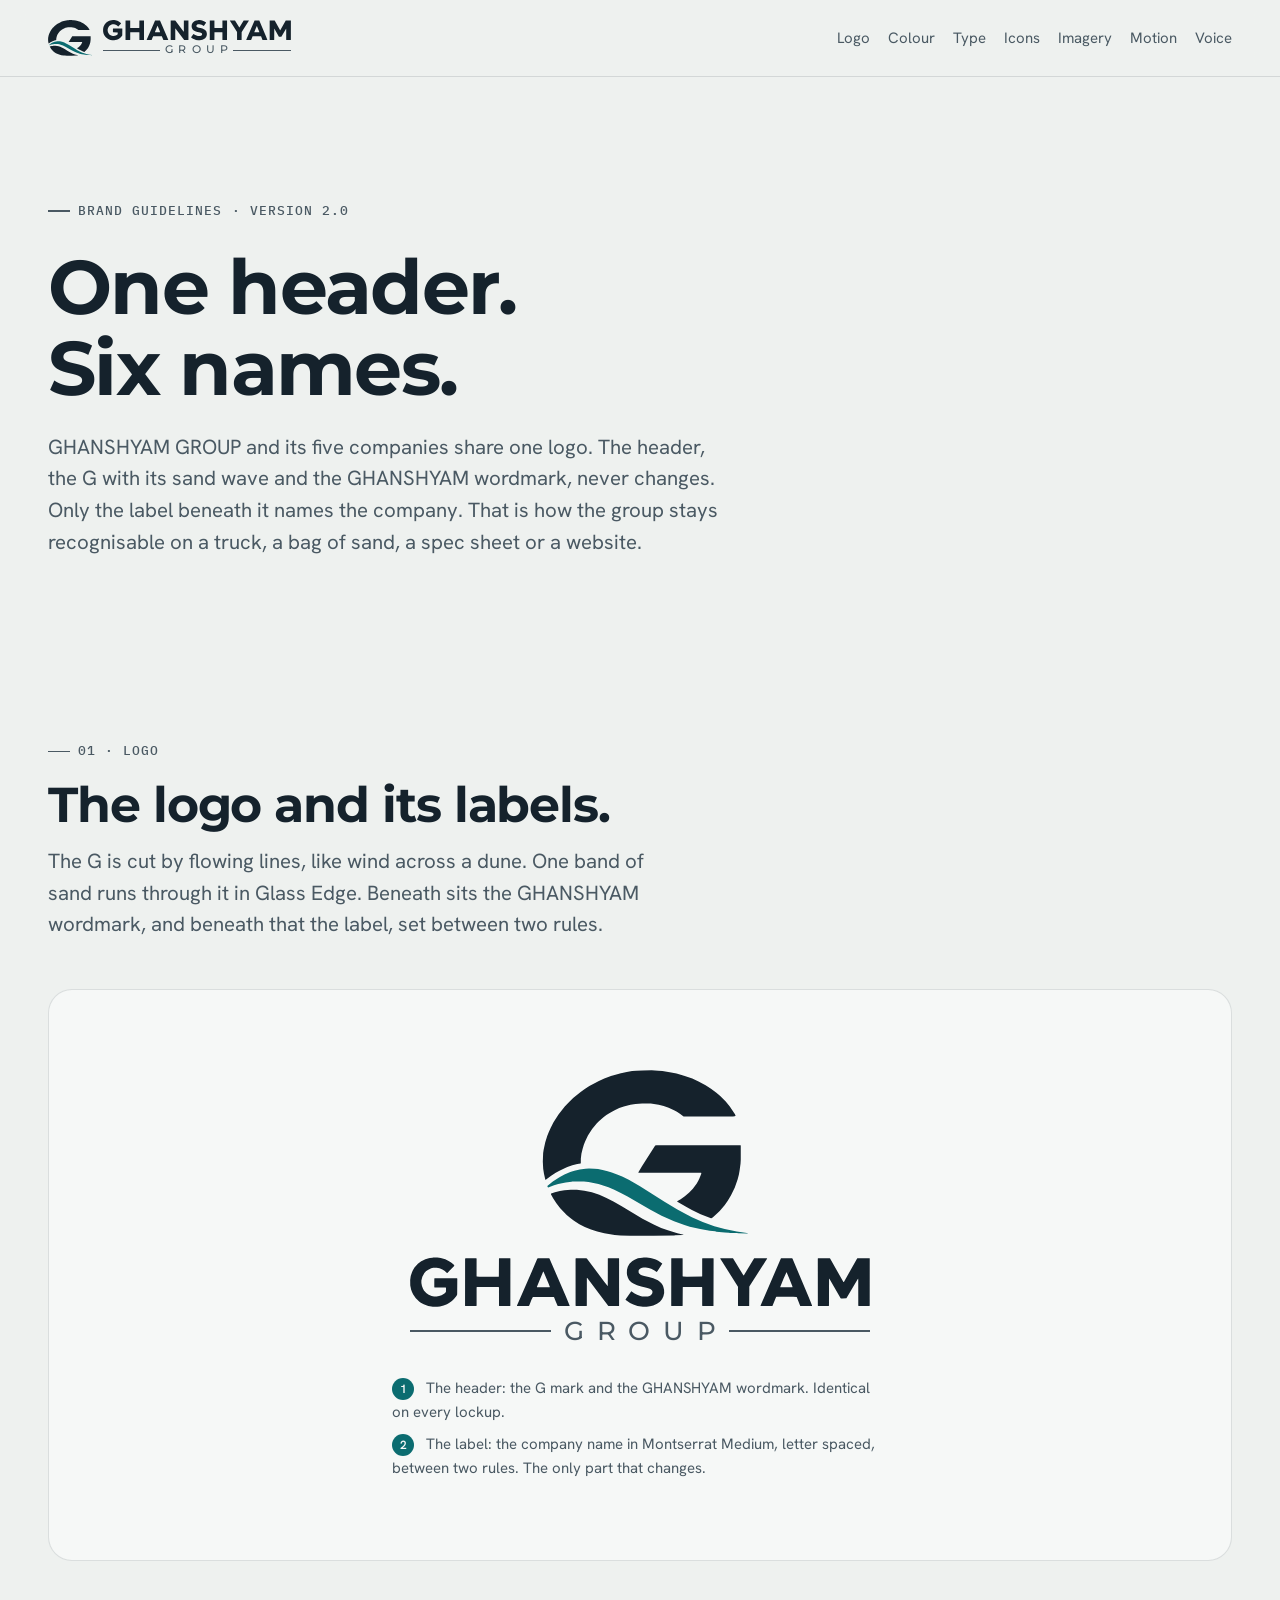
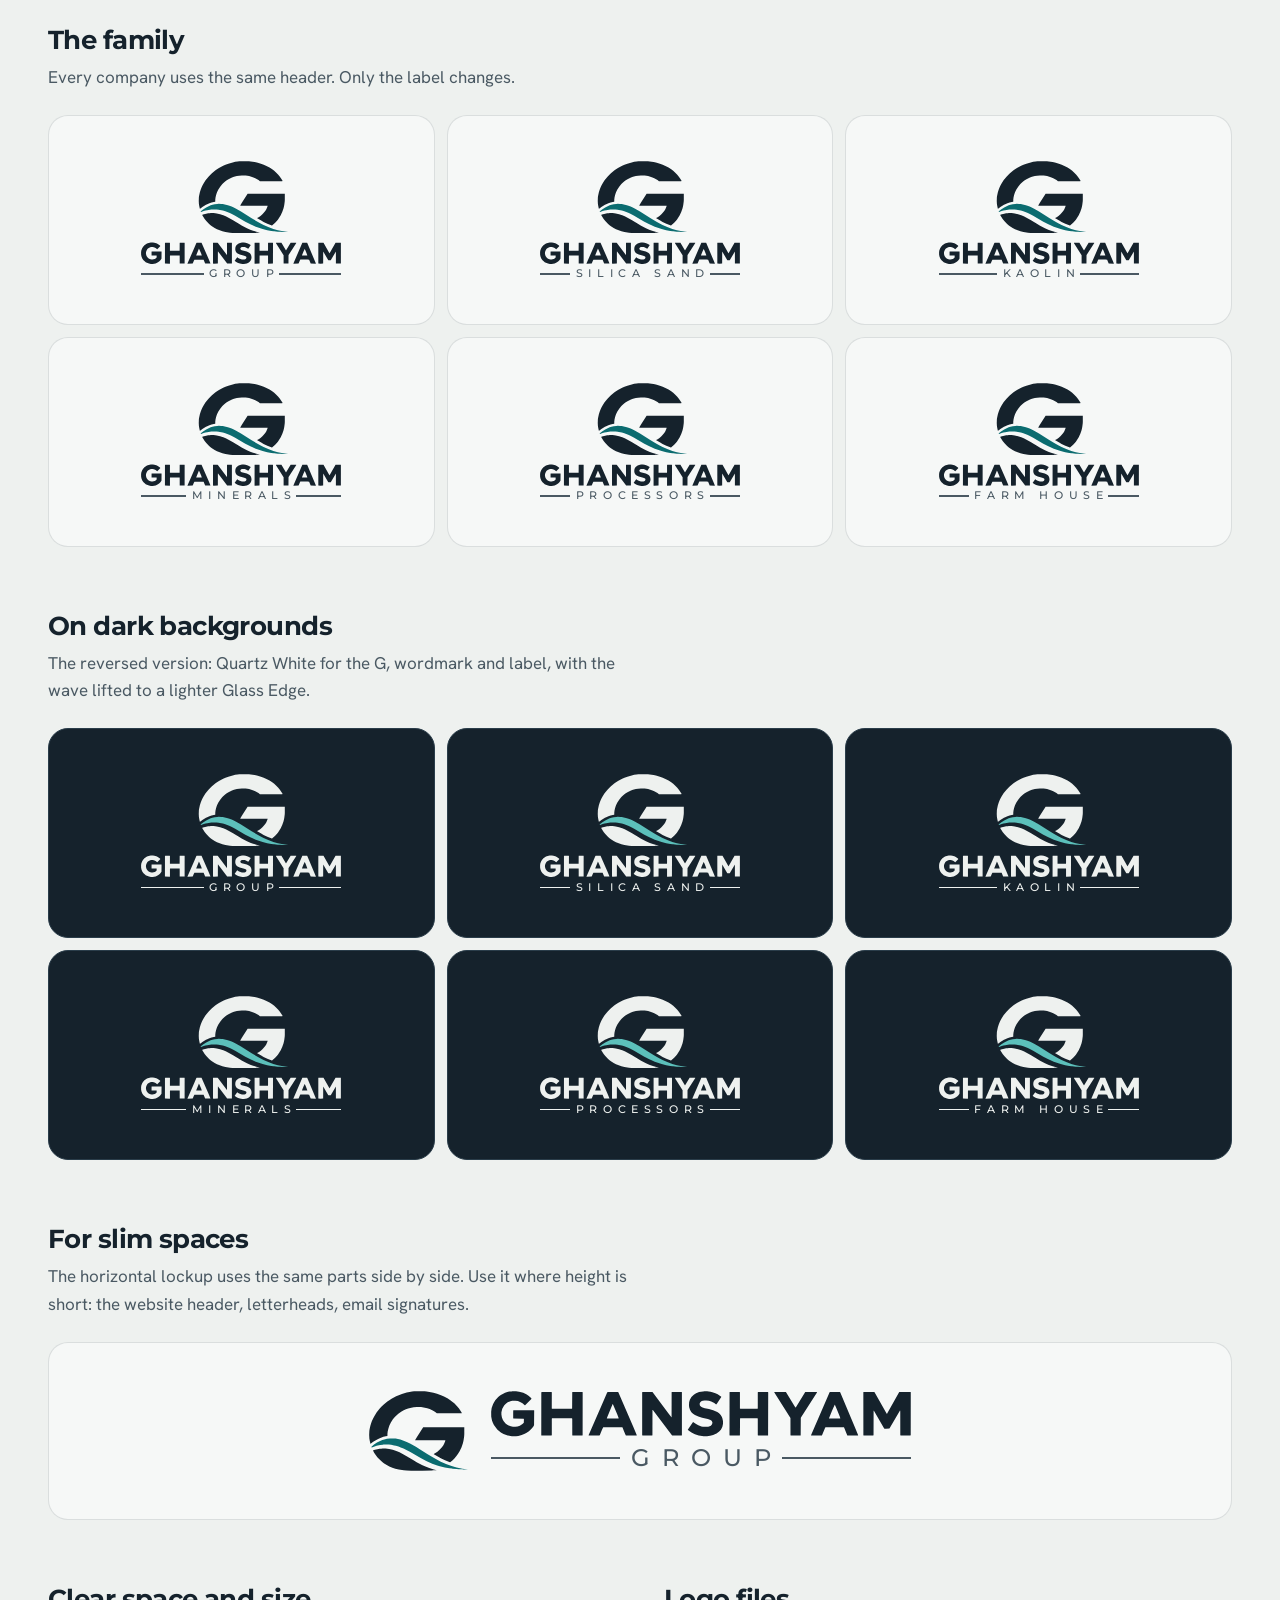
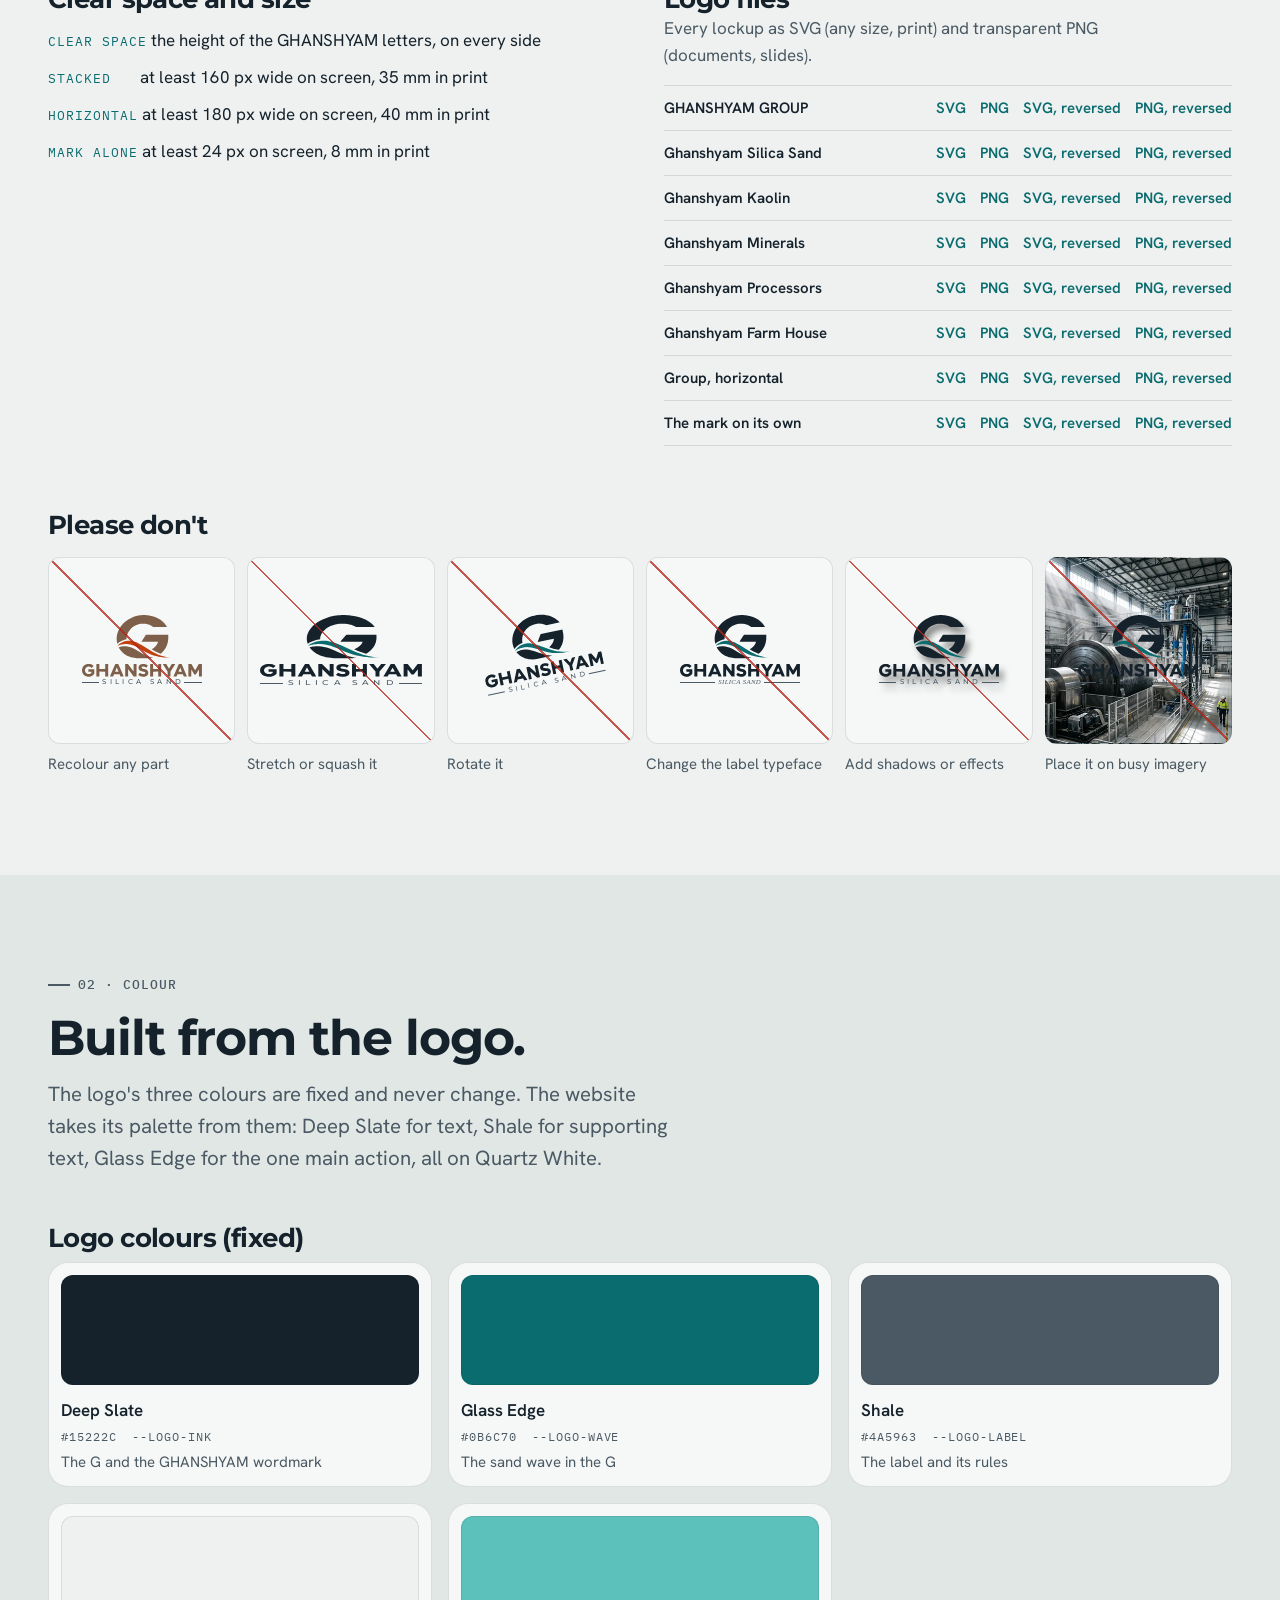
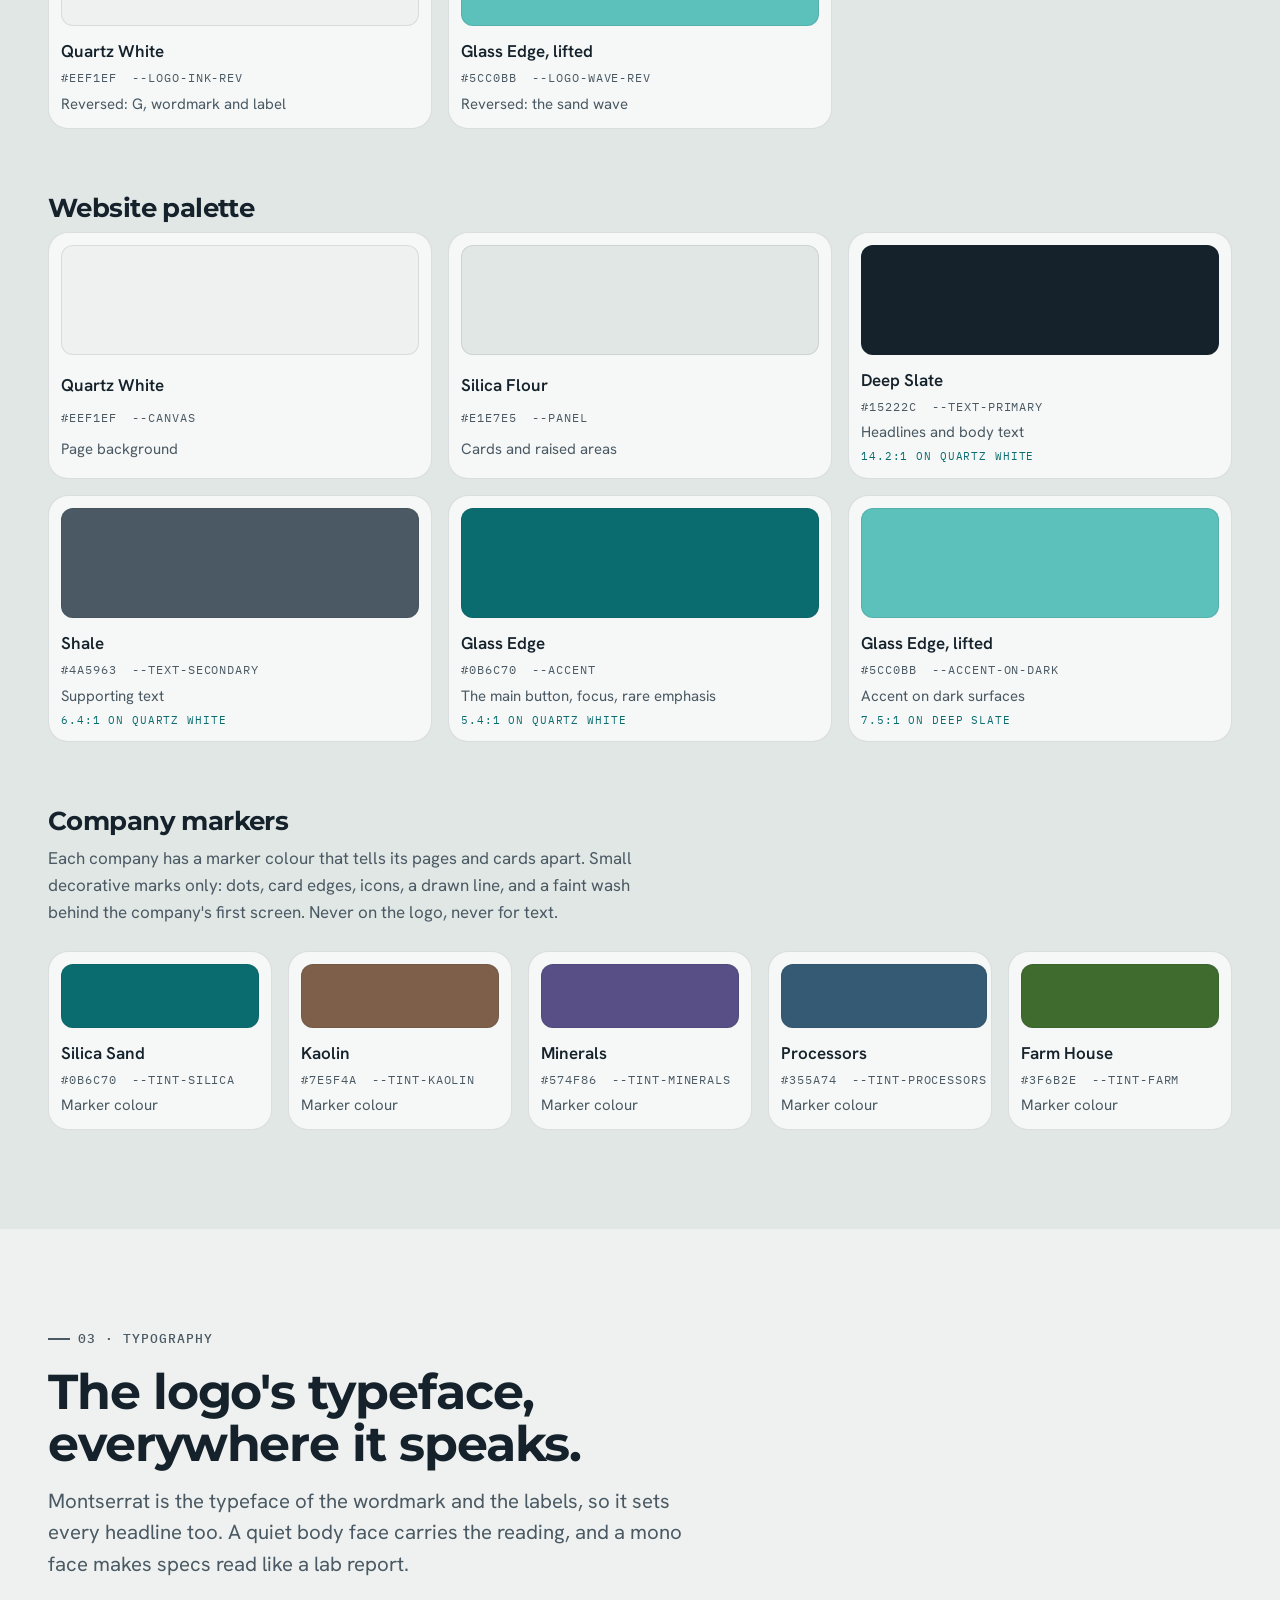
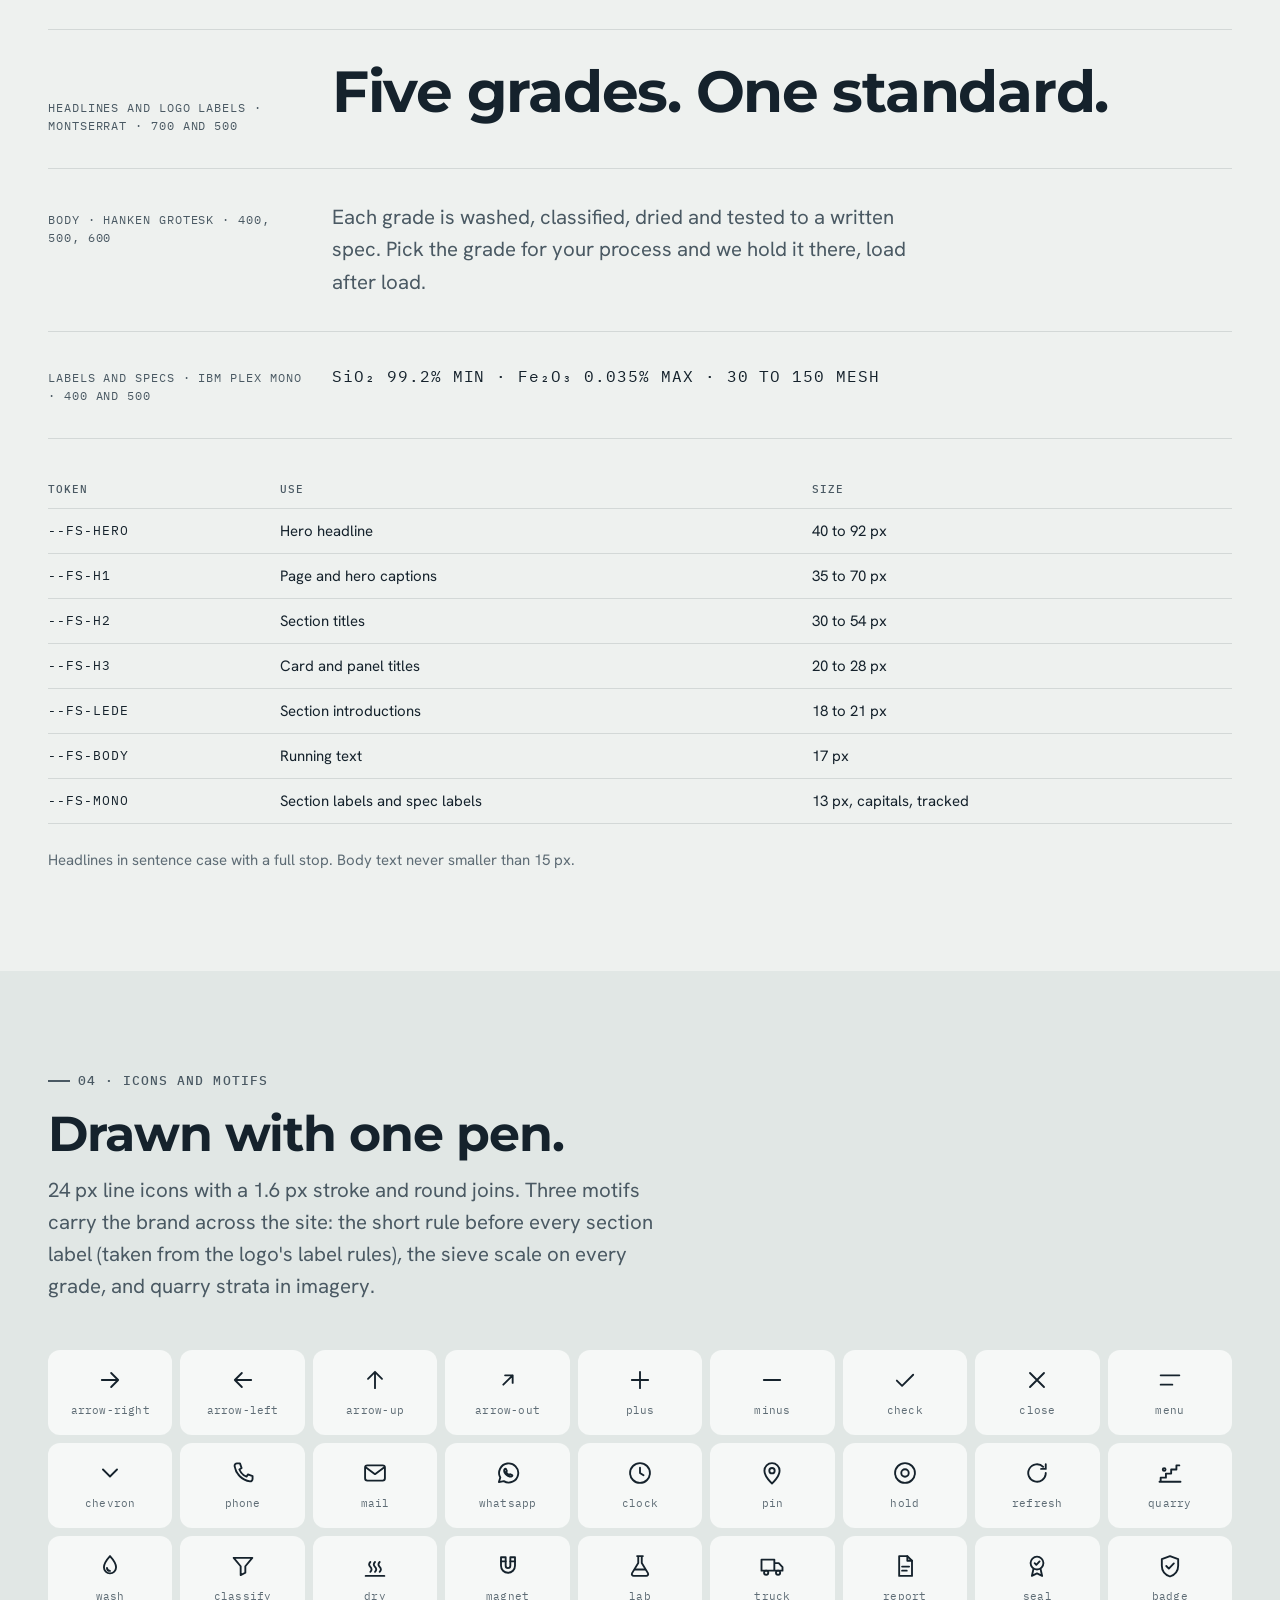
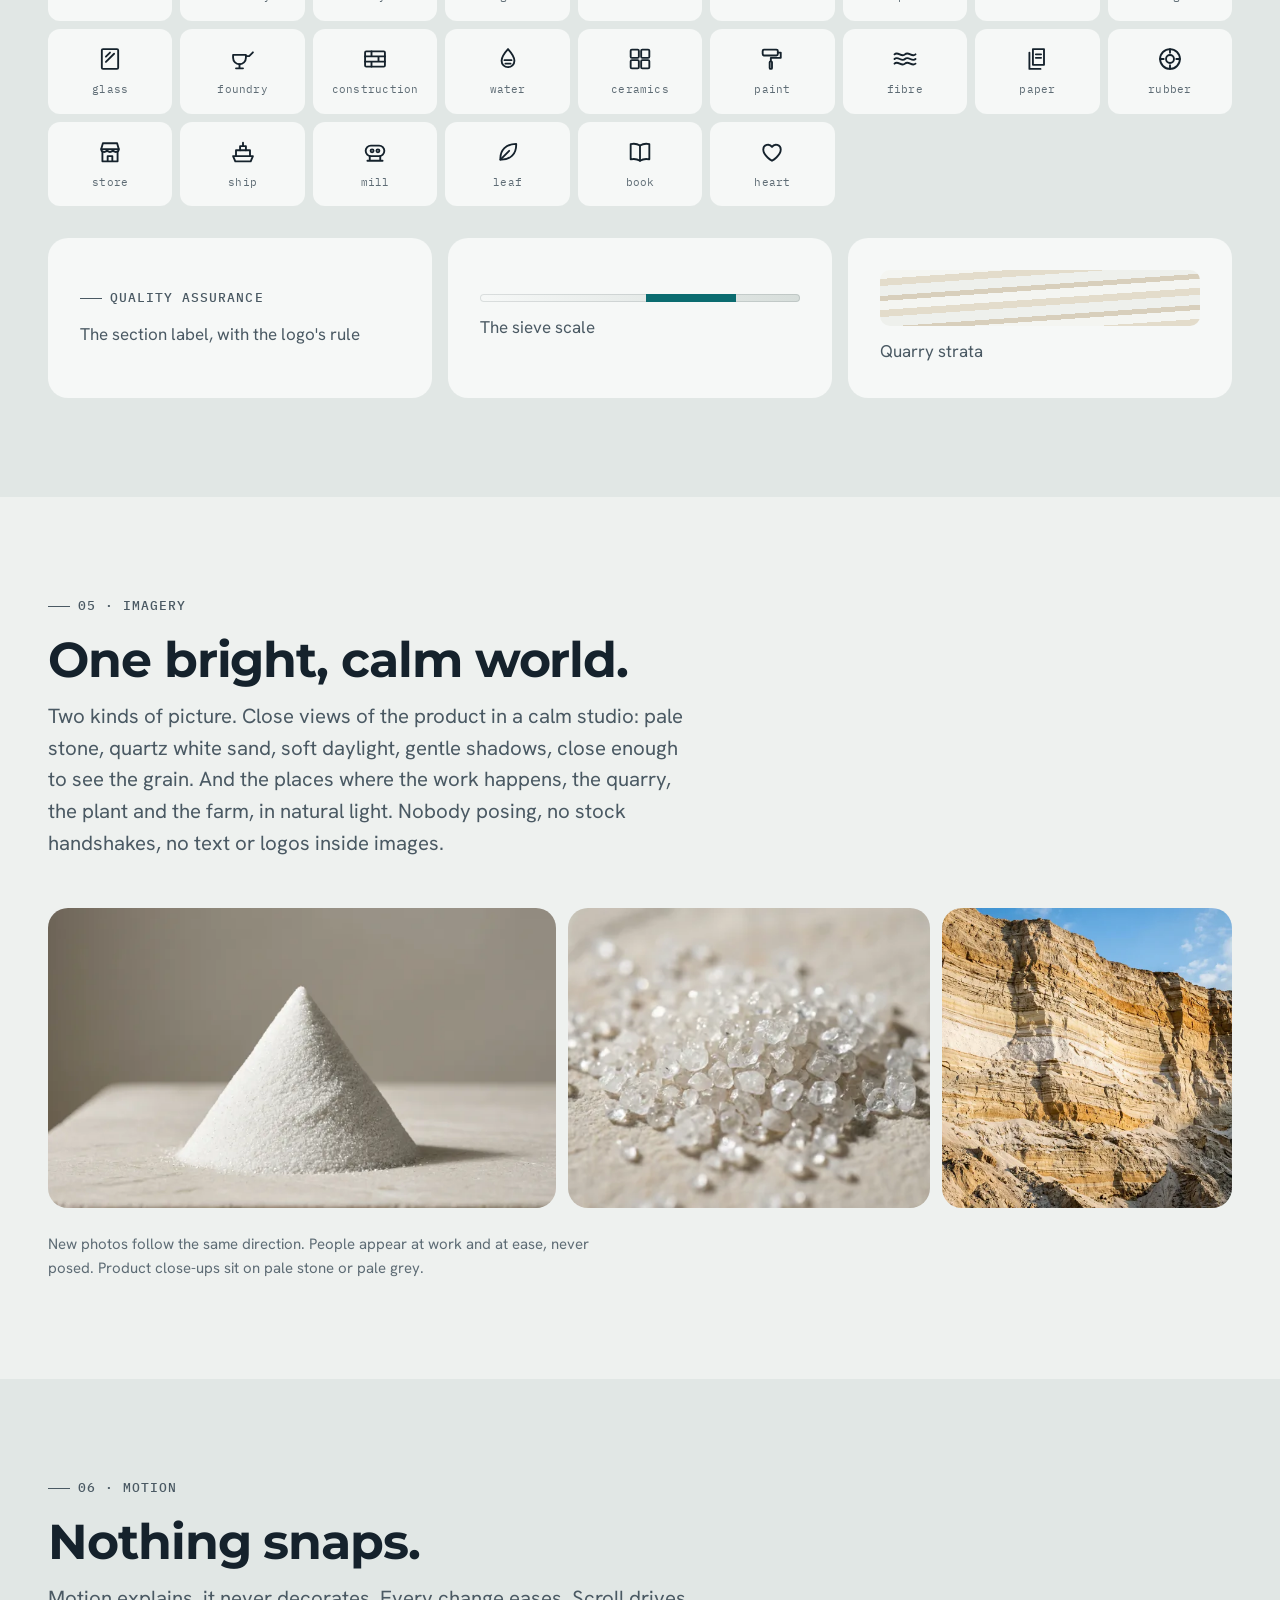
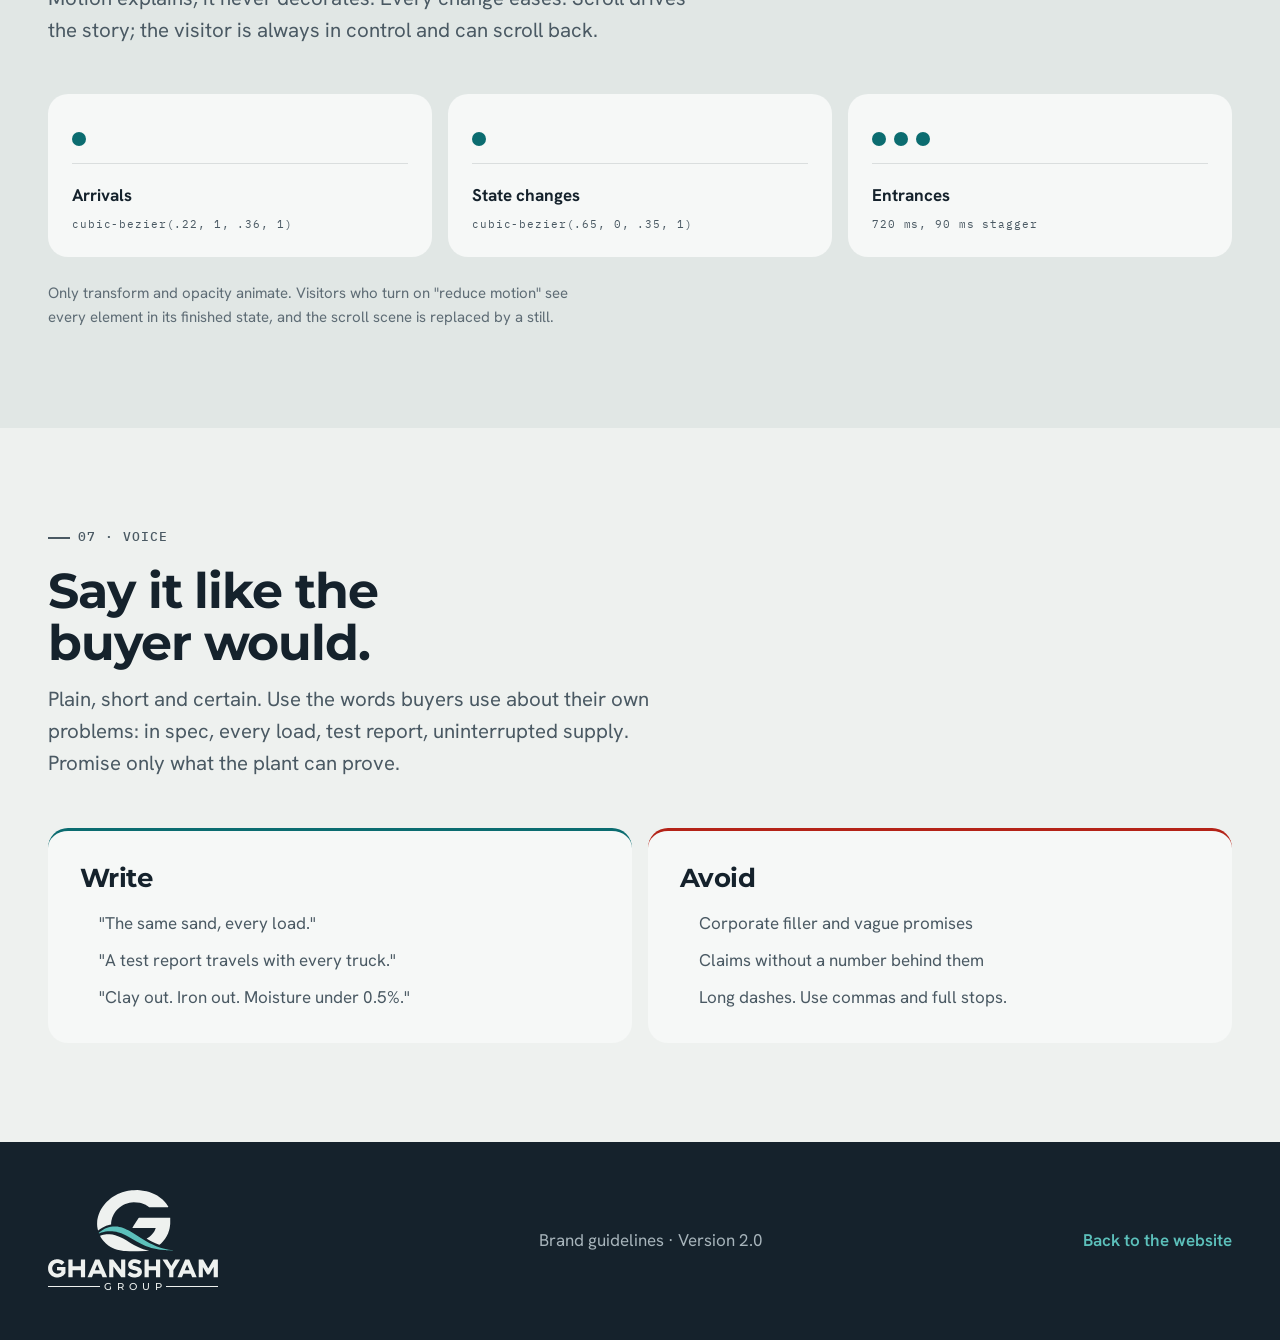
==== commit 080b75a5: "feat: add multi-company pages, video assets, and expanded site structure for Ghanshyam Group" ====
--- a/ghanshyam-group/brand.html
+++ b/ghanshyam-group/brand.html
@@ -113,7 +113,7 @@
         <h3 class="h3 bg-subhead">Website palette</h3>
         <ul class="bg-swatches" role="list" data-swatches></ul>
         <h3 class="h3 bg-subhead">Company markers</h3>
-        <p class="muted bg-subtext">Small decorative markers only: timeline dots, card edges. Never on the logo, never for text.</p>
+        <p class="muted bg-subtext">Each company has a marker colour that tells its pages and cards apart. Small decorative marks only: dots, card edges, icons, a drawn line, and a faint wash behind the company's first screen. Never on the logo, never for text.</p>
         <ul class="bg-swatches bg-swatches--small" role="list" data-tints></ul>
       </div>
     </section>
--- a/ghanshyam-group/assets/css/base.css
+++ b/ghanshyam-group/assets/css/base.css
@@ -10,6 +10,8 @@
   -webkit-text-size-adjust: 100%;
   scroll-padding-top: 84px;
 }
+/* a company's page also has its own bar under the menu */
+html:has(body[data-company]) { scroll-padding-top: 140px; }
 body {
   overflow-x: hidden;
   overflow-x: clip;
@@ -82,6 +84,26 @@
 }
 .on-dark .kicker { color: var(--on-dark-2); }
 .on-dark .kicker::before { background: currentColor; }
+
+/* Dark sections (a section can be given class="on-dark" in the page) */
+:where(.section.on-dark) { background: var(--slate-900); color: var(--on-dark); }
+.on-dark .h2 { color: var(--on-dark); }
+.on-dark .lede, .on-dark .muted { color: var(--on-dark-2); }
+
+/* Split text (built by GG.split) */
+.split .w { display: inline-block; white-space: nowrap; }
+.split .c { display: inline-block; }
+
+/* Small tags: grade uses, packing, markets */
+.chips { display: flex; flex-wrap: wrap; gap: 6px; margin: 0; padding: 0; list-style: none; }
+.chip-tag {
+  padding: 6px 11px;
+  border: 1px solid var(--line);
+  border-radius: var(--radius-pill);
+  background: var(--canvas);
+  font-size: 0.875rem;
+  line-height: 1.3;
+}
 
 /* ---- Layout ---------------------------------------------------------------- */
 .container {
@@ -238,9 +260,36 @@
 .js [data-reveal].in.settled > *,
 .js [data-reveal].in.settled > *:nth-child(n) { transition-delay: 0s; }
 
+/* ---- The sand stream (core/sand-stream.js): one canvas that stays on screen
+   inside its track and takes no room of its own ------------------------------ */
+.sand-stream {
+  position: sticky;
+  top: 0;
+  z-index: 1;
+  display: block;
+  width: 100%;
+  height: 100vh;
+  margin-bottom: -100vh;
+  pointer-events: none;
+}
+
 /* ---- Living elements pause off-screen and on hidden tabs ----------------- */
 body.paused *, body.paused *::before, body.paused *::after { animation-play-state: paused !important; }
 .offscreen *, .offscreen *::before, .offscreen *::after { animation-play-state: paused !important; }
+
+/* ---- When site-content.js cannot load (a typo after an edit) ------------- */
+.load-error {
+  display: grid;
+  gap: 8px;
+  max-width: 40rem;
+  margin: 140px auto 60vh;
+  padding: 20px 24px;
+  border-left: 4px solid #B42318;
+  border-radius: 10px;
+  background: #FFF6F5;
+  color: #15222C;
+  font: 1rem/1.55 system-ui, sans-serif;
+}
 
 /* ---- Review mode: index.html?review outlines every SAMPLE value ---------- */
 .review-mode [data-sample] {
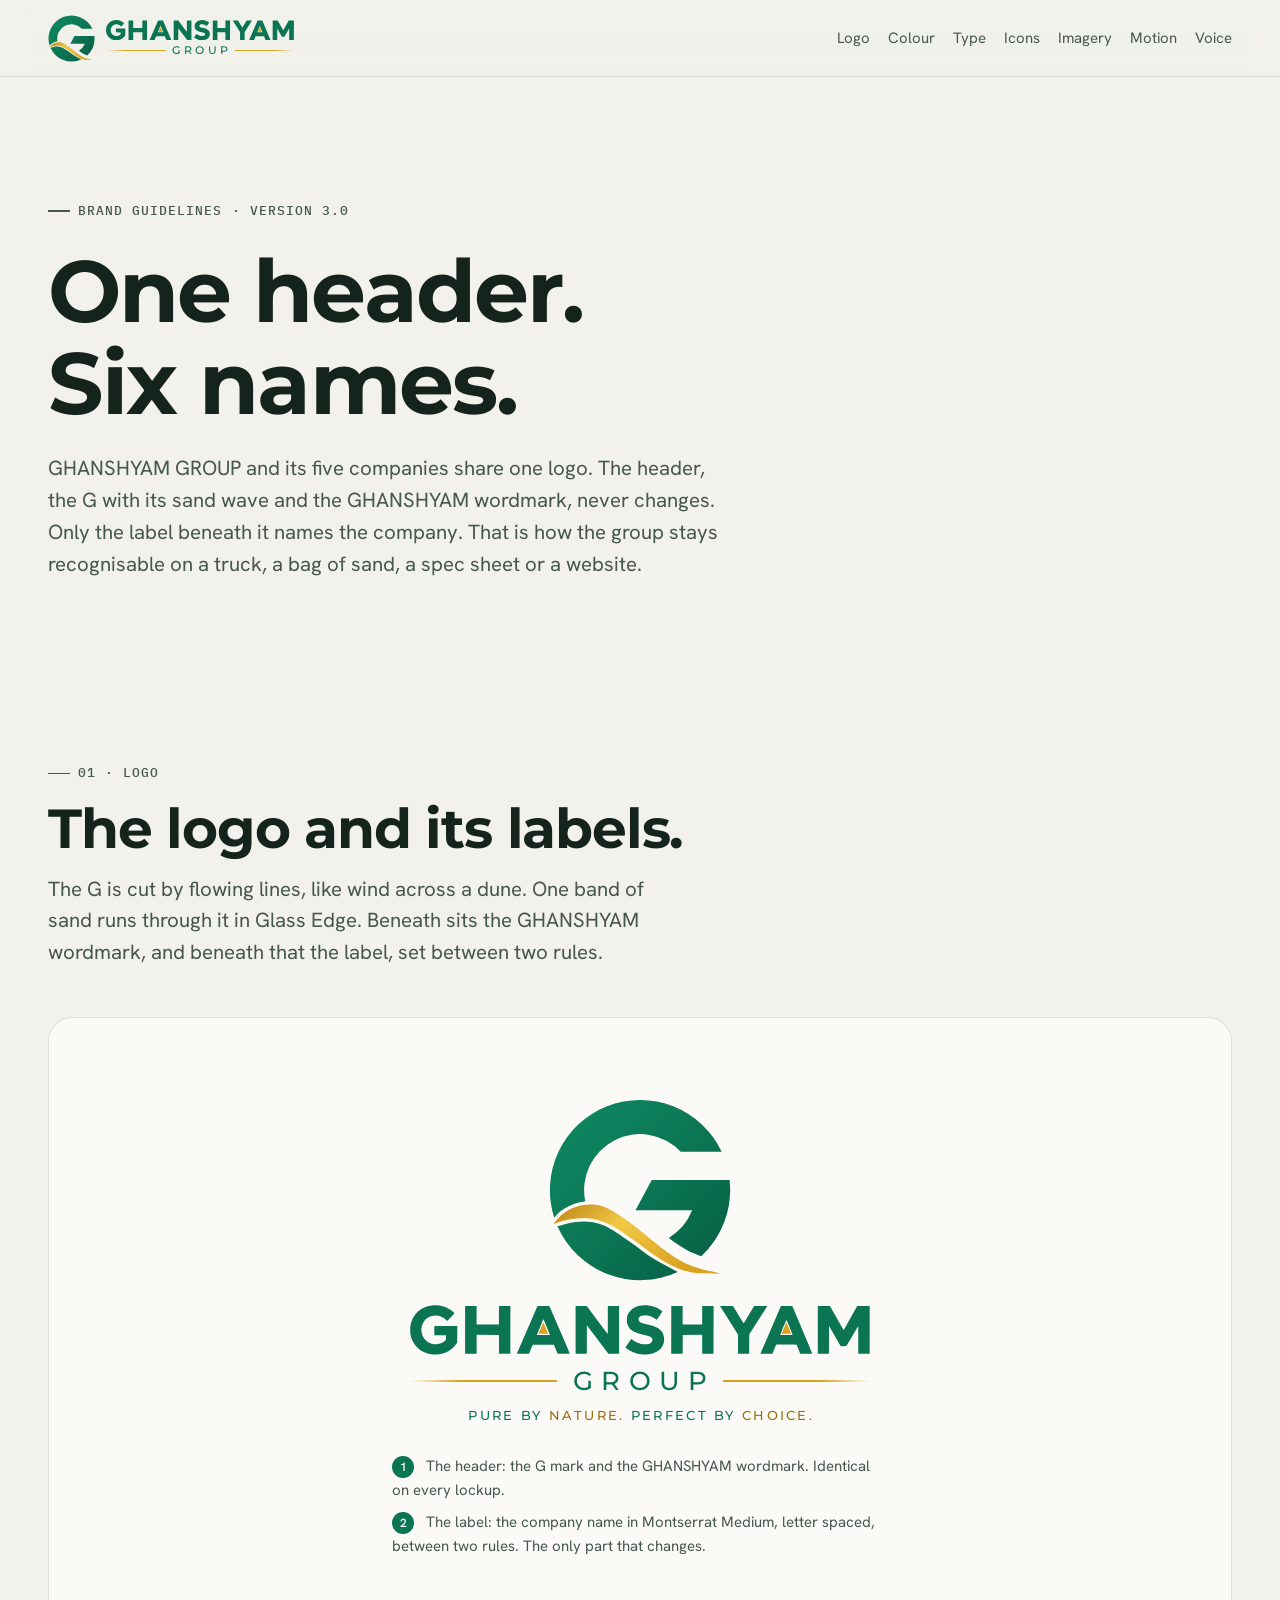
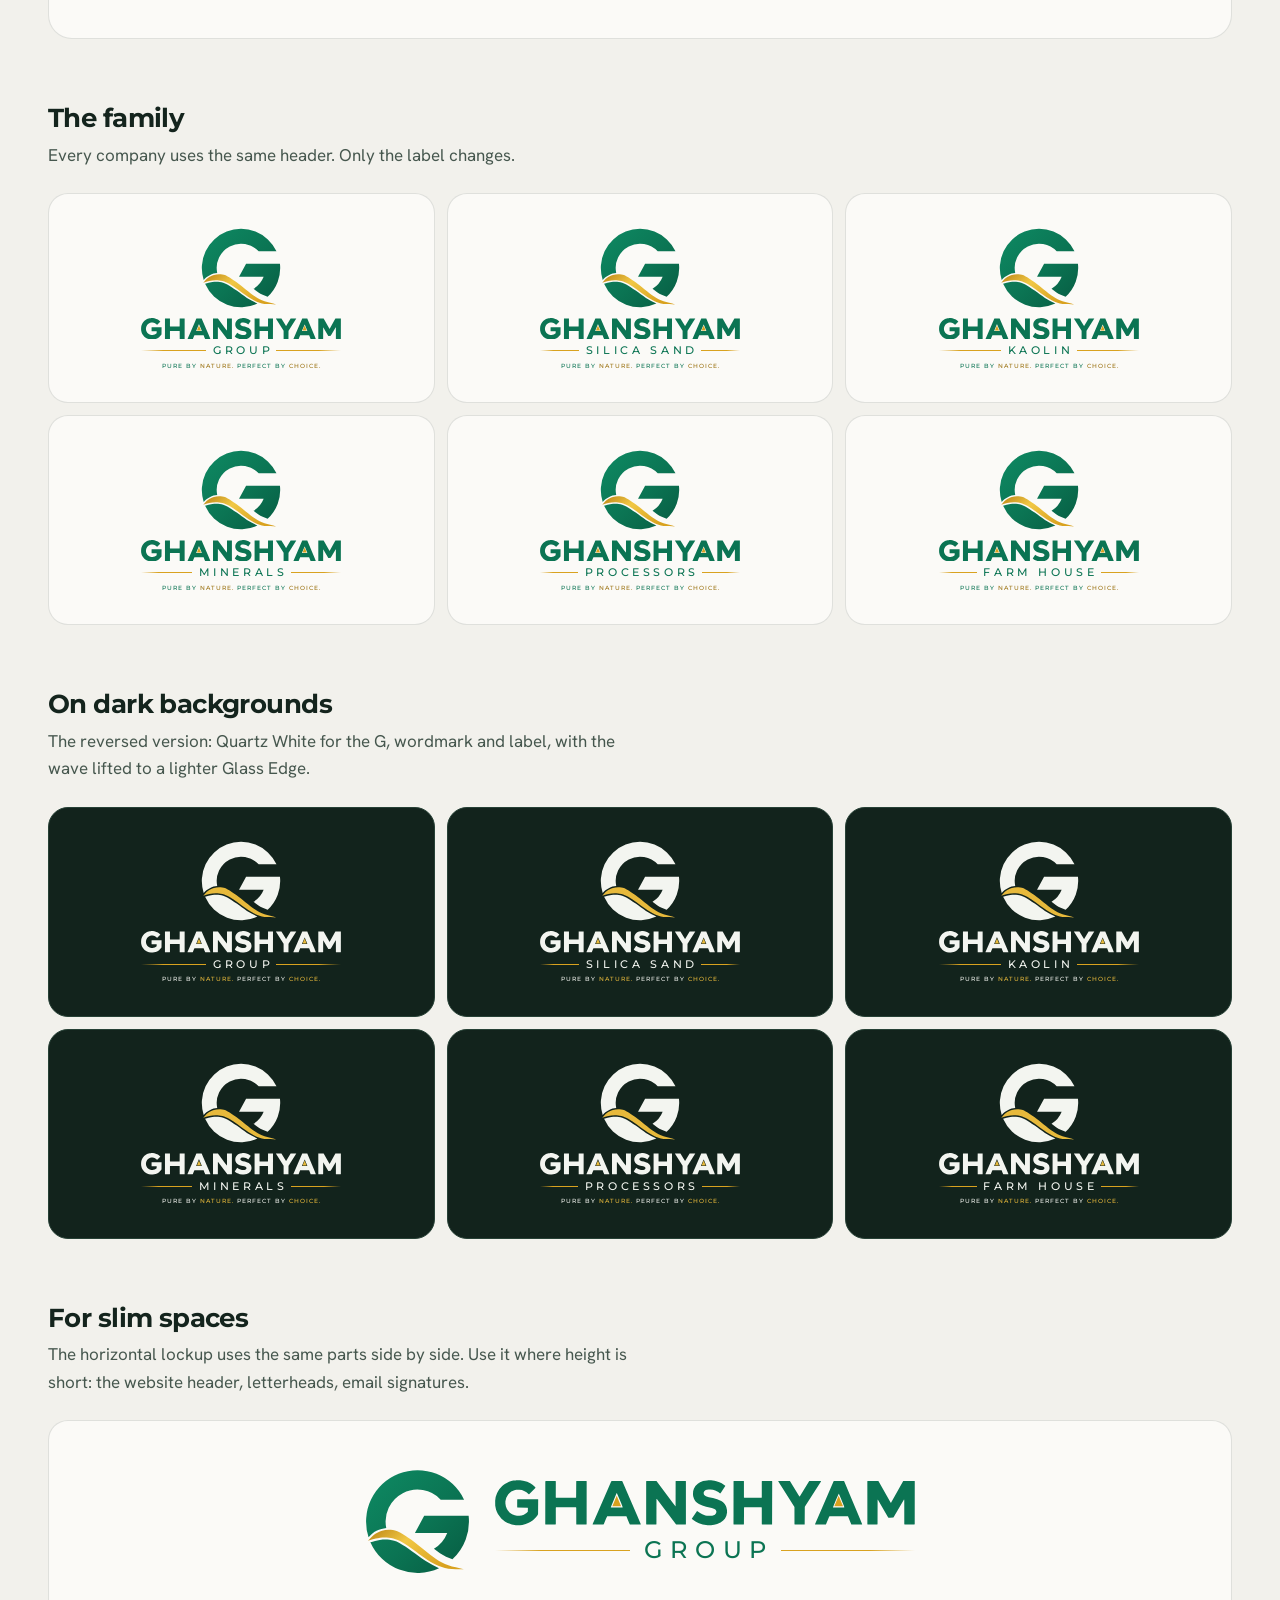
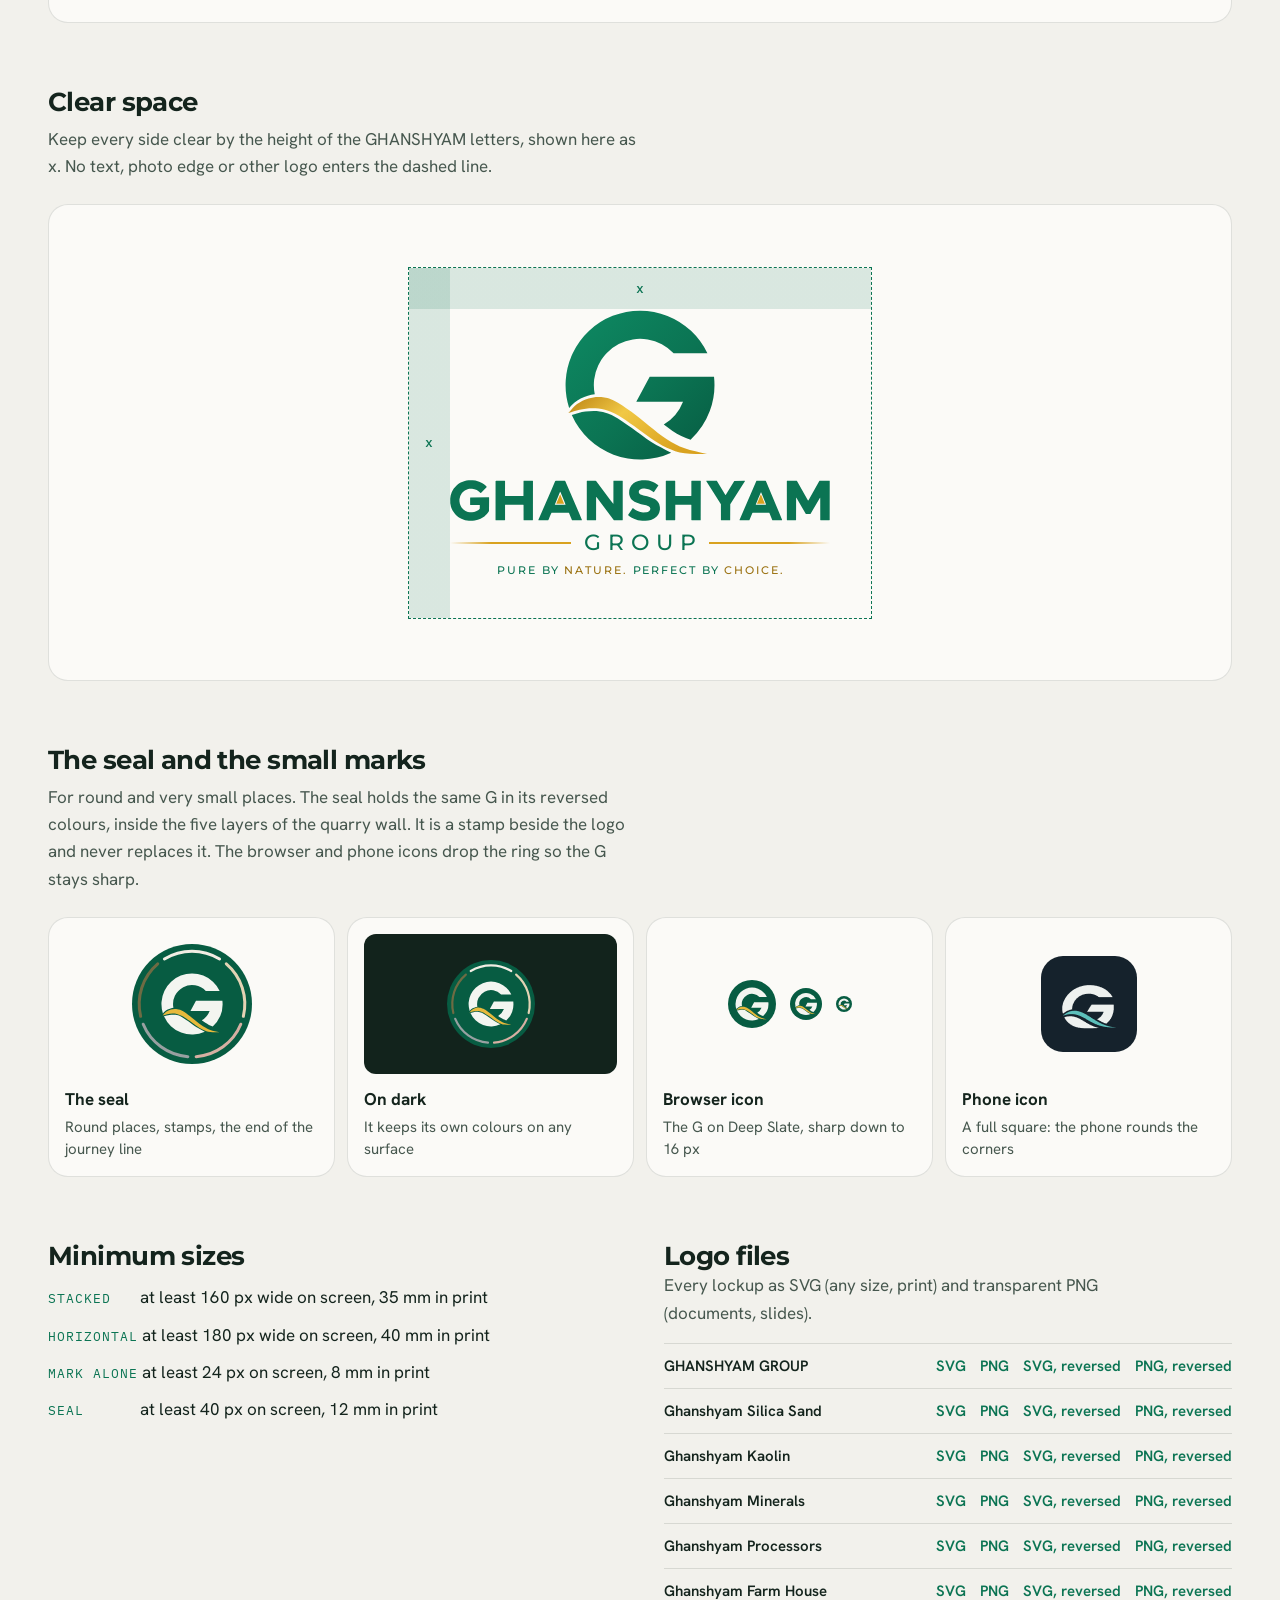
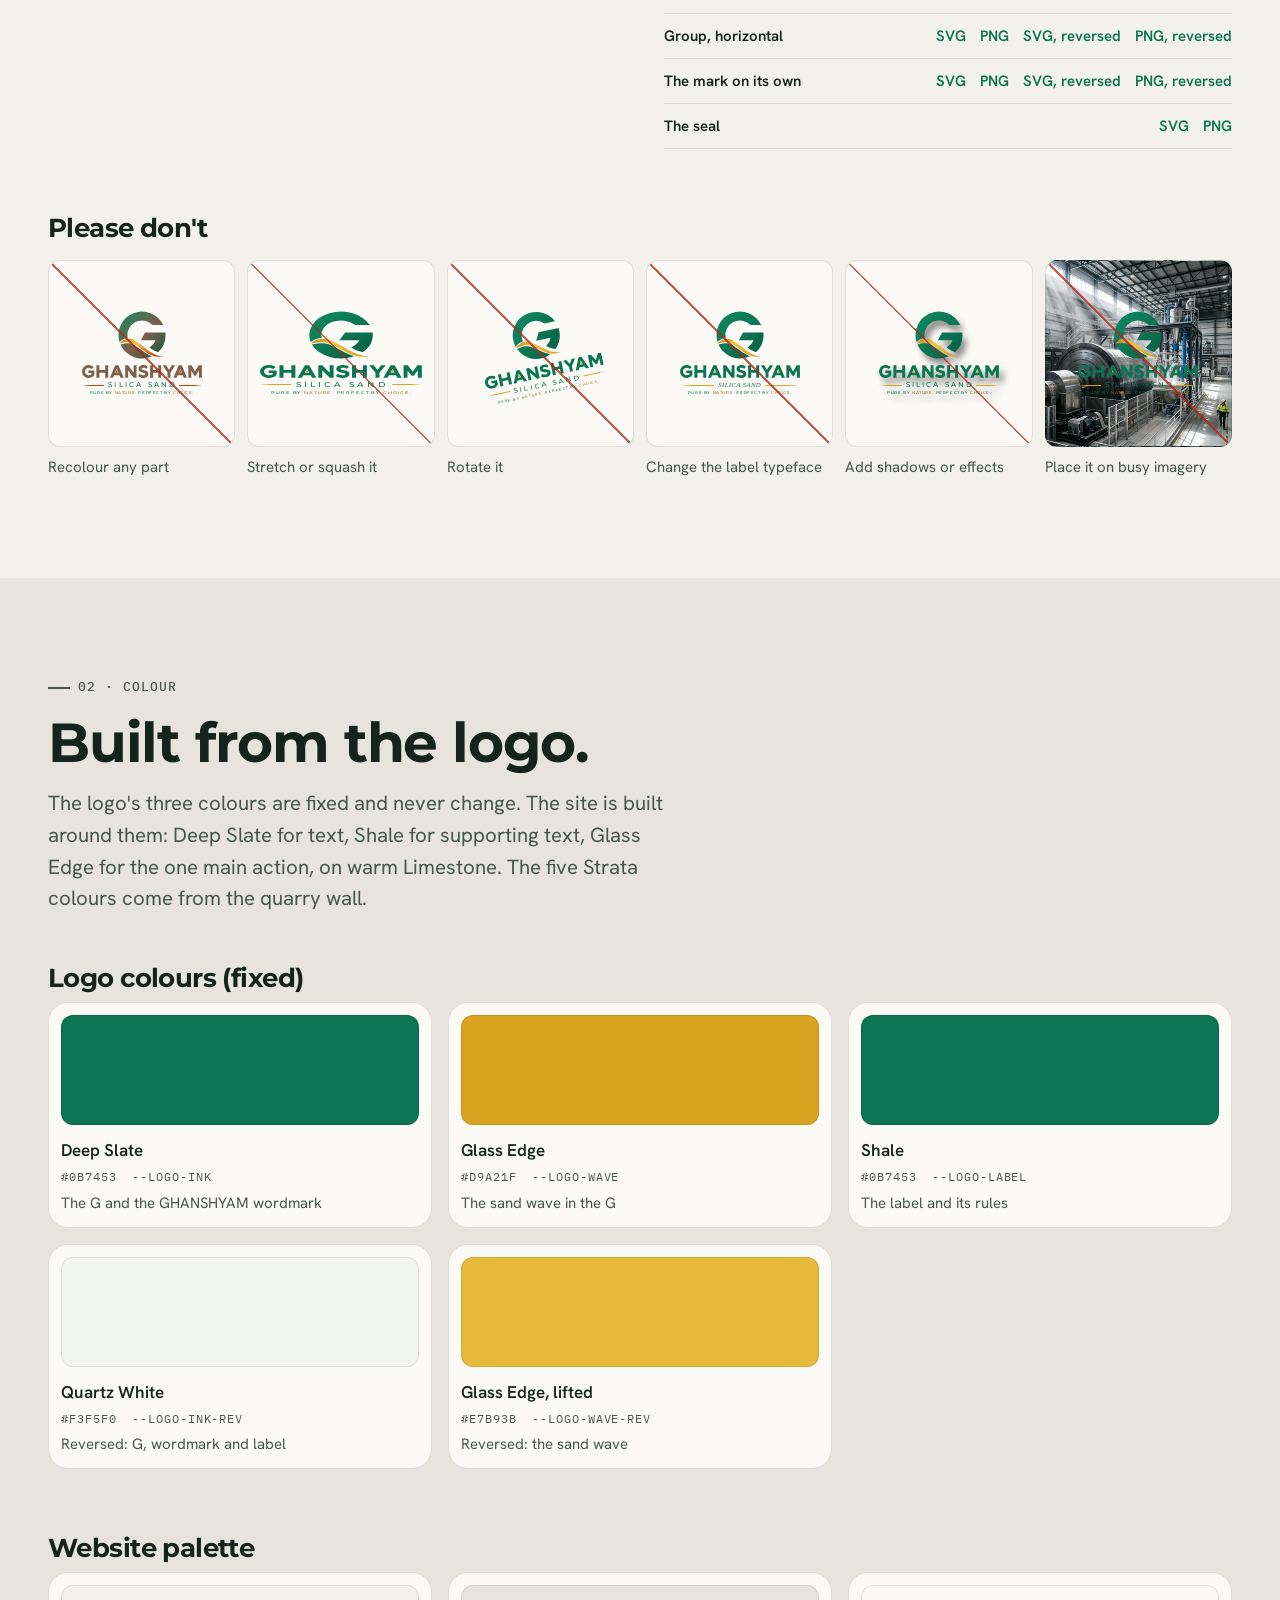
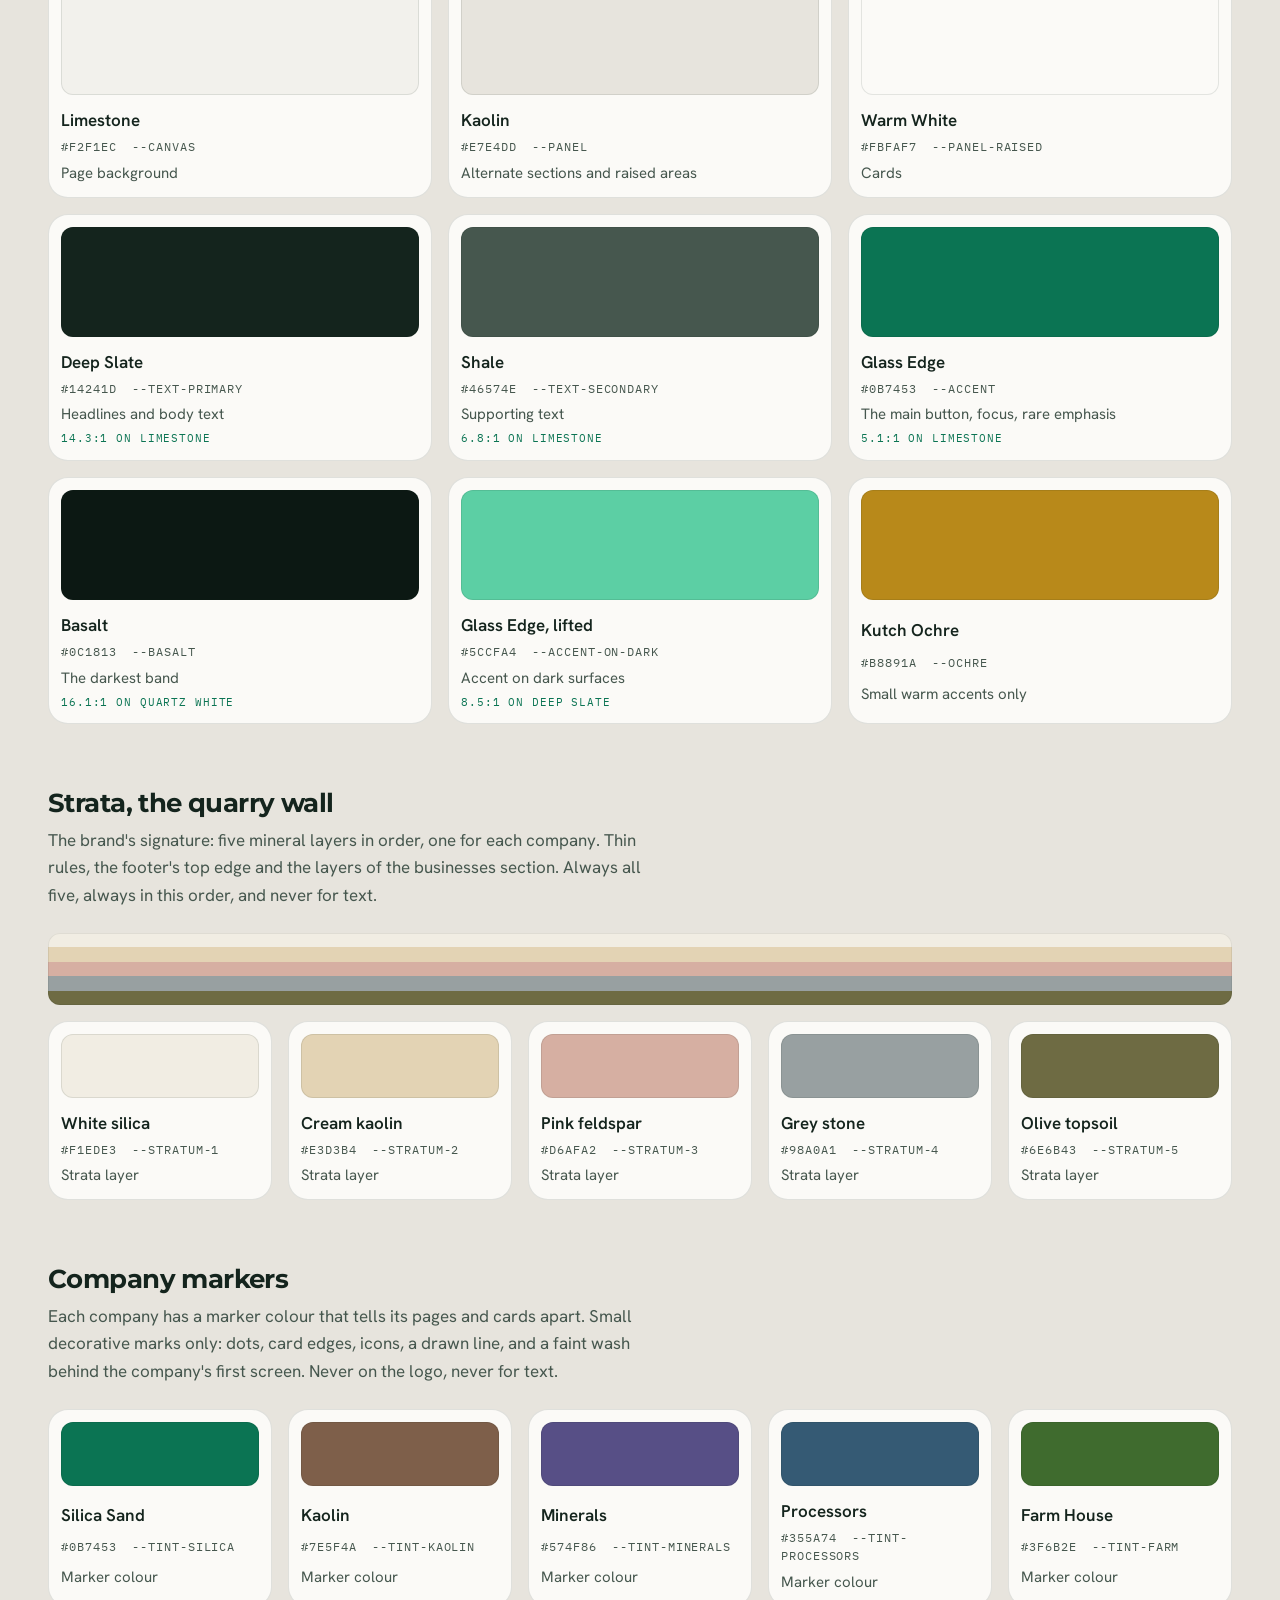
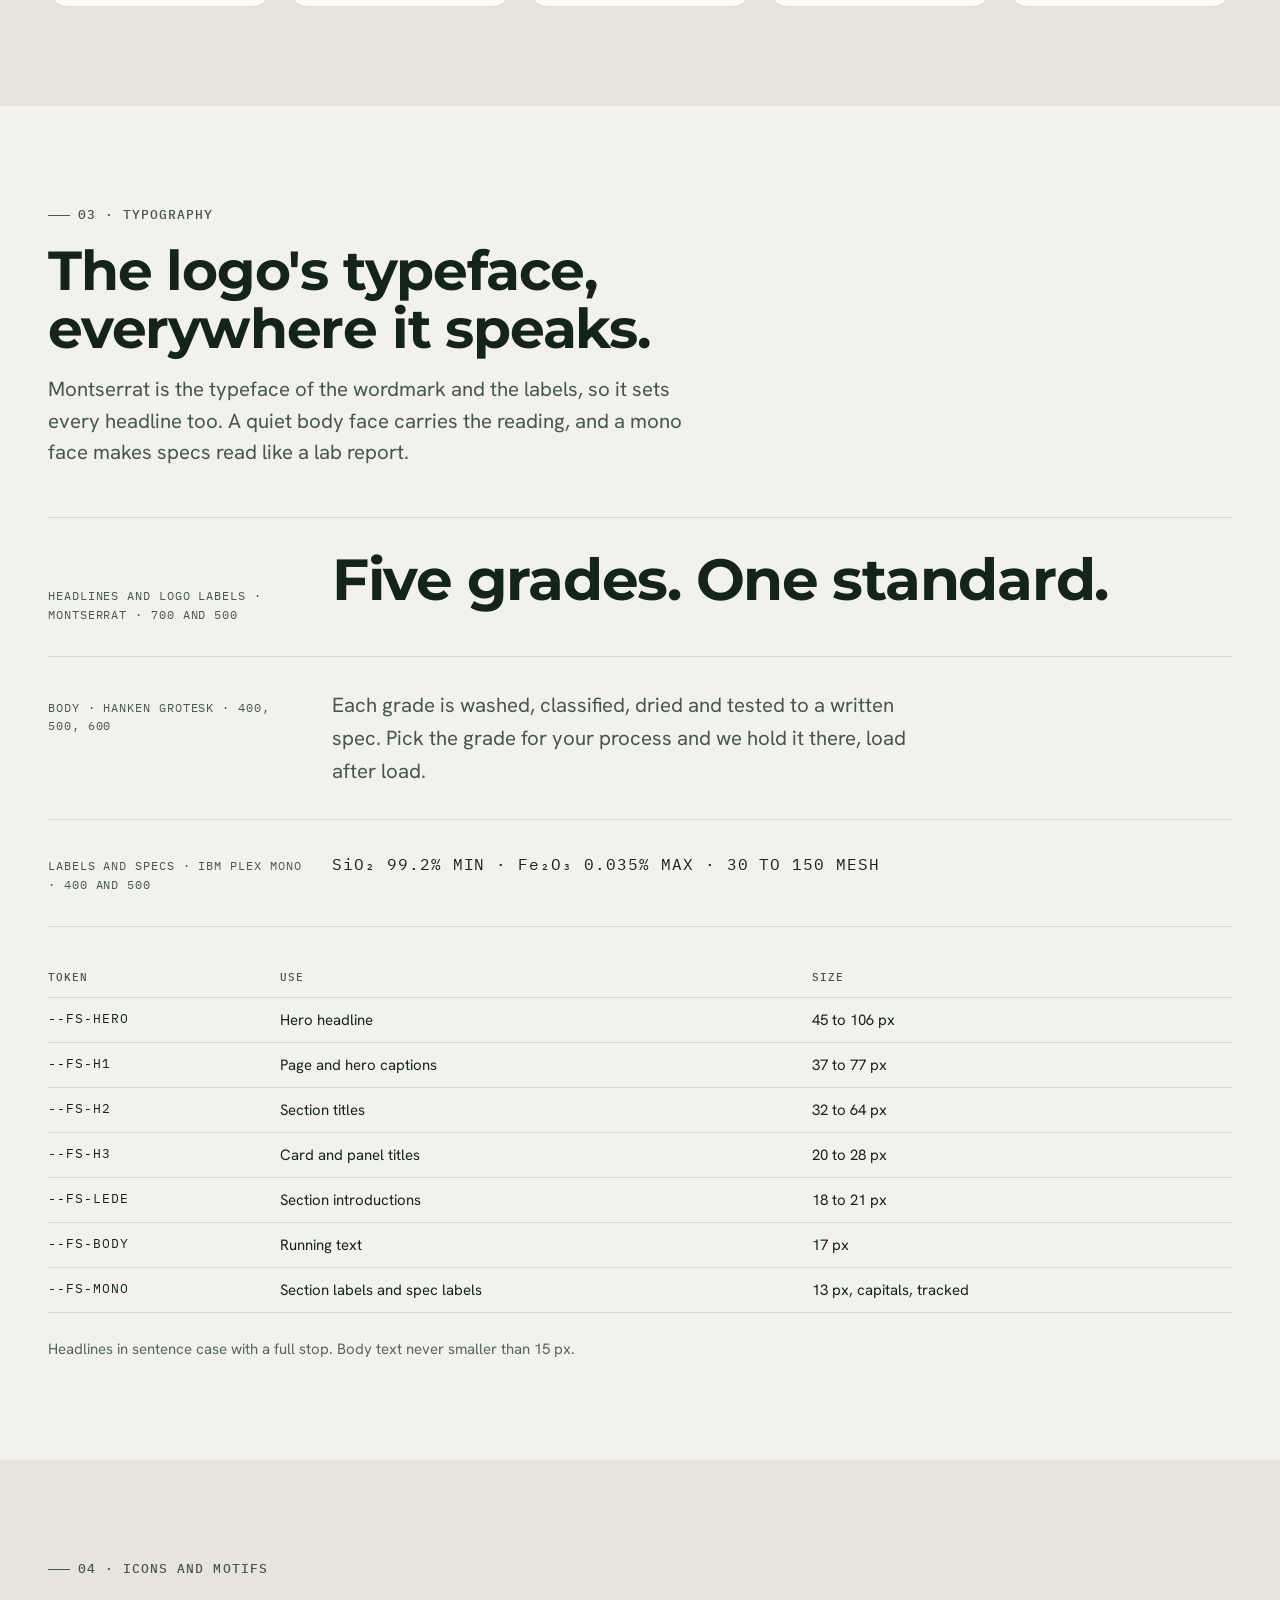
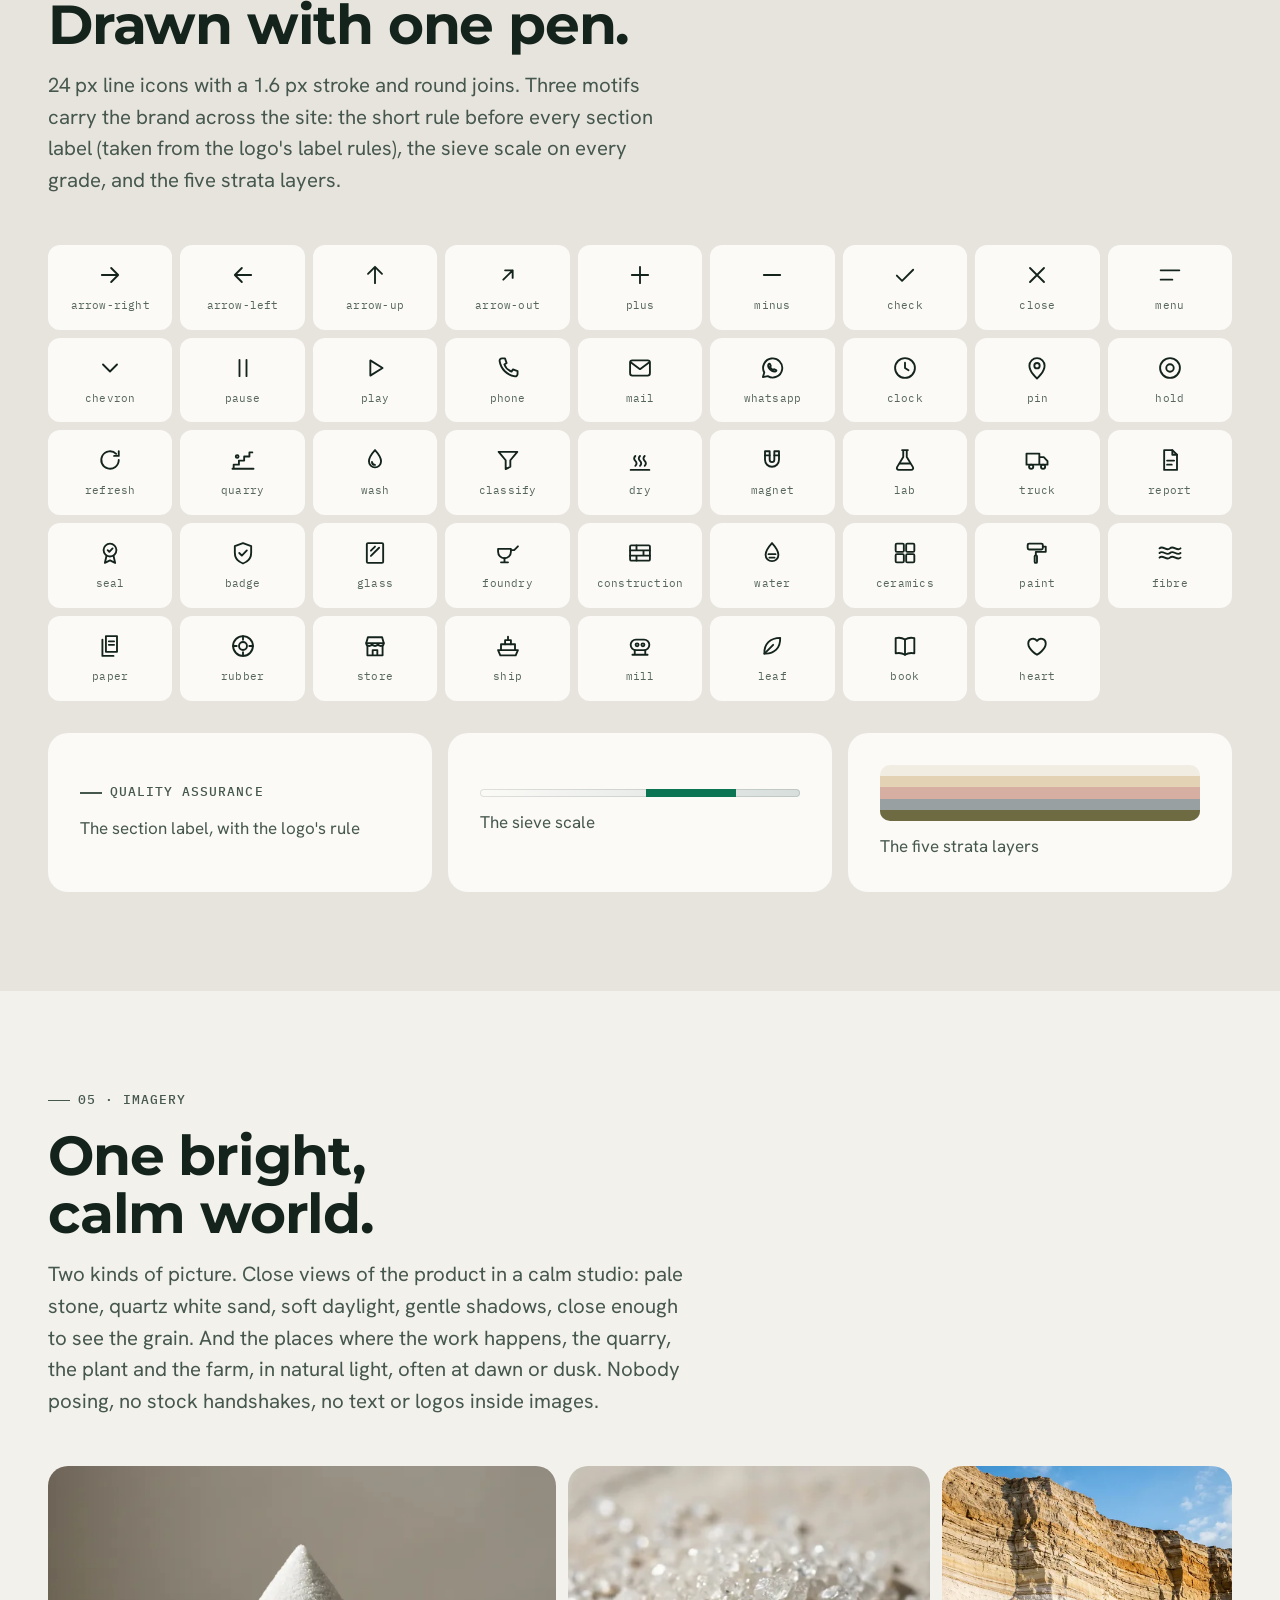
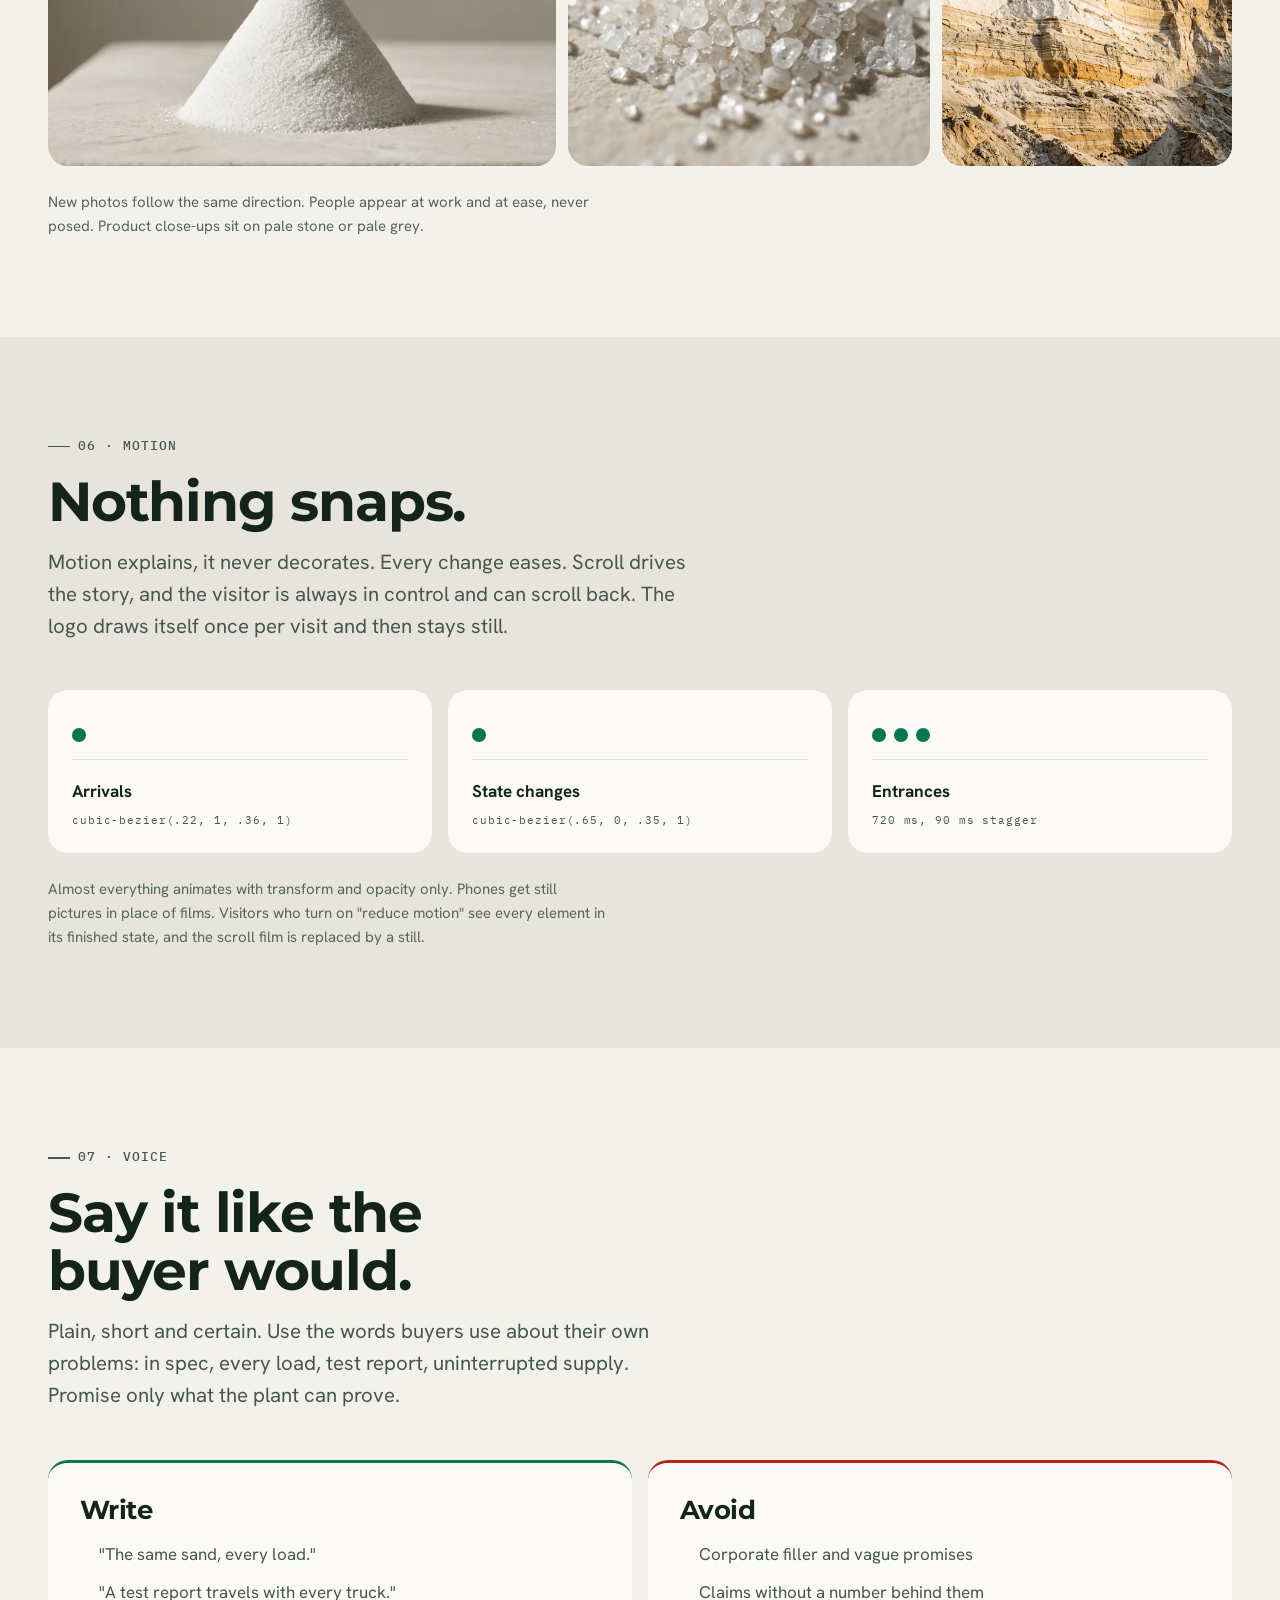
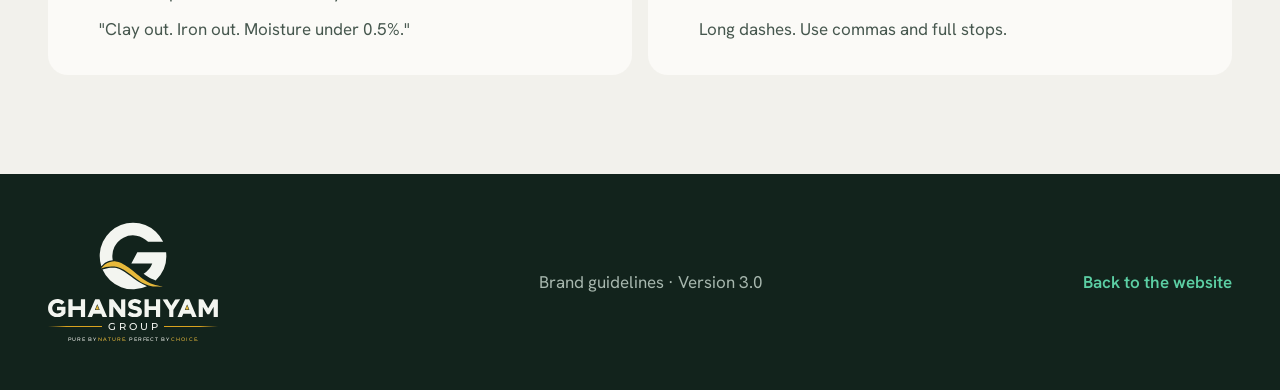
==== commit cb4cab4b: "feat: add site blueprint, brand assets, generated imagery, and styling updates" ====
--- a/ghanshyam-group/brand.html
+++ b/ghanshyam-group/brand.html
@@ -12,11 +12,14 @@
   <title>Brand Guidelines | GHANSHYAM GROUP</title>
   <meta name="description" content="The GHANSHYAM GROUP brand system: the logo and its branch lockups, colour, type, icons, imagery, motion and voice.">
   <meta name="robots" content="noindex">
-  <meta name="theme-color" content="#EEF1EF">
-  <link rel="icon" type="image/svg+xml" href="assets/img/brand/ghanshyam-mark.svg">
+  <meta name="theme-color" content="#F2F1EC">
+  <link rel="icon" type="image/svg+xml" href="assets/img/brand/favicon.svg">
+  <link rel="icon" type="image/png" sizes="32x32" href="assets/img/brand/favicon-32.png">
+  <link rel="apple-touch-icon" href="assets/img/brand/apple-touch-icon.png">
+  <link rel="manifest" href="site.webmanifest">
   <link rel="preconnect" href="https://fonts.googleapis.com">
   <link rel="preconnect" href="https://fonts.gstatic.com" crossorigin>
-  <link rel="stylesheet" href="https://fonts.googleapis.com/css2?family=Montserrat:wght@500;700&family=Hanken+Grotesk:wght@400;500;600&family=IBM+Plex+Mono:wght@400;500&display=swap">
+  <link rel="stylesheet" href="https://fonts.googleapis.com/css2?family=Montserrat:wght@500;700;800&family=Hanken+Grotesk:wght@400;500;600&family=IBM+Plex+Mono:wght@400;500&display=swap">
   <link rel="stylesheet" href="assets/css/tokens.css">
   <link rel="stylesheet" href="assets/css/base.css">
   <link rel="stylesheet" href="assets/css/logo.css">
@@ -44,7 +47,7 @@
   <main id="main" tabindex="-1">
     <!-- Cover -->
     <section class="bg-cover container">
-      <p class="kicker">Brand guidelines · Version 2.0</p>
+      <p class="kicker">Brand guidelines · Version 3.0</p>
       <h1 class="bg-cover__title">One header. Six names.</h1>
       <p class="lede">GHANSHYAM GROUP and its five companies share one logo. The header, the G with its sand wave and the GHANSHYAM wordmark, never changes. Only the label beneath it names the company. That is how the group stays recognisable on a truck, a bag of sand, a spec sheet or a website.</p>
     </section>
@@ -79,14 +82,28 @@
       <p class="muted bg-subtext">The horizontal lockup uses the same parts side by side. Use it where height is short: the website header, letterheads, email signatures.</p>
       <div class="bg-tile bg-tile--light bg-tile--wide-h"><span data-logo="GROUP" data-layout="horizontal"></span></div>
 
+      <h3 class="h3 bg-subhead">Clear space</h3>
+      <p class="muted bg-subtext">Keep every side clear by the height of the GHANSHYAM letters, shown here as x. No text, photo edge or other logo enters the dashed line.</p>
+      <figure class="bg-clear" aria-label="The logo inside its clear space, one letter height on every side">
+        <div class="bg-clear__zone">
+          <span class="bg-clear__x bg-clear__x--t" aria-hidden="true">x</span>
+          <span class="bg-clear__x bg-clear__x--l" aria-hidden="true">x</span>
+          <span data-logo="GROUP" data-clear></span>
+        </div>
+      </figure>
+
+      <h3 class="h3 bg-subhead">The seal and the small marks</h3>
+      <p class="muted bg-subtext">For round and very small places. The seal holds the same G in its reversed colours, inside the five layers of the quarry wall. It is a stamp beside the logo and never replaces it. The browser and phone icons drop the ring so the G stays sharp.</p>
+      <ul class="bg-marks" role="list" data-marks></ul>
+
       <div class="bg-rules">
         <div>
-          <h3 class="h3">Clear space and size</h3>
+          <h3 class="h3">Minimum sizes</h3>
           <ul class="bg-list" role="list">
-            <li><span class="mono">Clear space</span> the height of the GHANSHYAM letters, on every side</li>
             <li><span class="mono">Stacked</span> at least 160 px wide on screen, 35 mm in print</li>
             <li><span class="mono">Horizontal</span> at least 180 px wide on screen, 40 mm in print</li>
             <li><span class="mono">Mark alone</span> at least 24 px on screen, 8 mm in print</li>
+            <li><span class="mono">Seal</span> at least 40 px on screen, 12 mm in print</li>
           </ul>
         </div>
         <div>
@@ -106,12 +123,16 @@
         <div class="bg-sec__head">
           <p class="kicker">02 · Colour</p>
           <h2 class="h2" id="colour-h">Built from the logo.</h2>
-          <p class="lede">The logo's three colours are fixed and never change. The website takes its palette from them: Deep Slate for text, Shale for supporting text, Glass Edge for the one main action, all on Quartz White.</p>
+          <p class="lede">The logo's three colours are fixed and never change. The site is built around them: Deep Slate for text, Shale for supporting text, Glass Edge for the one main action, on warm Limestone. The five Strata colours come from the quarry wall.</p>
         </div>
         <h3 class="h3 bg-subhead bg-subhead--first">Logo colours (fixed)</h3>
         <ul class="bg-swatches" role="list" data-logo-colours></ul>
         <h3 class="h3 bg-subhead">Website palette</h3>
         <ul class="bg-swatches" role="list" data-swatches></ul>
+        <h3 class="h3 bg-subhead">Strata, the quarry wall</h3>
+        <p class="muted bg-subtext">The brand's signature: five mineral layers in order, one for each company. Thin rules, the footer's top edge and the layers of the businesses section. Always all five, always in this order, and never for text.</p>
+        <div class="bg-strata" role="img" aria-label="The five strata colours in order, from white silica to olive topsoil"></div>
+        <ul class="bg-swatches bg-swatches--small" role="list" data-strata></ul>
         <h3 class="h3 bg-subhead">Company markers</h3>
         <p class="muted bg-subtext">Each company has a marker colour that tells its pages and cards apart. Small decorative marks only: dots, card edges, icons, a drawn line, and a faint wash behind the company's first screen. Never on the logo, never for text.</p>
         <ul class="bg-swatches bg-swatches--small" role="list" data-tints></ul>
@@ -143,9 +164,9 @@
         <caption class="sr-only">Type scale</caption>
         <thead><tr><th scope="col">Token</th><th scope="col">Use</th><th scope="col">Size</th></tr></thead>
         <tbody>
-          <tr><td class="mono">--fs-hero</td><td>Hero headline</td><td>40 to 92 px</td></tr>
-          <tr><td class="mono">--fs-h1</td><td>Page and hero captions</td><td>35 to 70 px</td></tr>
-          <tr><td class="mono">--fs-h2</td><td>Section titles</td><td>30 to 54 px</td></tr>
+          <tr><td class="mono">--fs-hero</td><td>Hero headline</td><td>45 to 106 px</td></tr>
+          <tr><td class="mono">--fs-h1</td><td>Page and hero captions</td><td>37 to 77 px</td></tr>
+          <tr><td class="mono">--fs-h2</td><td>Section titles</td><td>32 to 64 px</td></tr>
           <tr><td class="mono">--fs-h3</td><td>Card and panel titles</td><td>20 to 28 px</td></tr>
           <tr><td class="mono">--fs-lede</td><td>Section introductions</td><td>18 to 21 px</td></tr>
           <tr><td class="mono">--fs-body</td><td>Running text</td><td>17 px</td></tr>
@@ -161,13 +182,13 @@
         <div class="bg-sec__head">
           <p class="kicker">04 · Icons and motifs</p>
           <h2 class="h2" id="icons-h">Drawn with one pen.</h2>
-          <p class="lede">24 px line icons with a 1.6 px stroke and round joins. Three motifs carry the brand across the site: the short rule before every section label (taken from the logo's label rules), the sieve scale on every grade, and quarry strata in imagery.</p>
+          <p class="lede">24 px line icons with a 1.6 px stroke and round joins. Three motifs carry the brand across the site: the short rule before every section label (taken from the logo's label rules), the sieve scale on every grade, and the five strata layers.</p>
         </div>
         <ul class="bg-icons" role="list" data-icons></ul>
         <div class="bg-motifs">
           <div class="bg-motif"><p class="kicker">Quality assurance</p><span class="muted">The section label, with the logo's rule</span></div>
           <div class="bg-motif"><span class="bg-motif__scale"><span></span></span><span class="muted">The sieve scale</span></div>
-          <div class="bg-motif"><span class="bg-motif__strata"></span><span class="muted">Quarry strata</span></div>
+          <div class="bg-motif"><span class="bg-motif__strata"></span><span class="muted">The five strata layers</span></div>
         </div>
       </div>
     </section>
@@ -177,7 +198,7 @@
       <div class="bg-sec__head">
         <p class="kicker">05 · Imagery</p>
         <h2 class="h2" id="imagery-h">One bright, calm world.</h2>
-        <p class="lede">Two kinds of picture. Close views of the product in a calm studio: pale stone, quartz white sand, soft daylight, gentle shadows, close enough to see the grain. And the places where the work happens, the quarry, the plant and the farm, in natural light. Nobody posing, no stock handshakes, no text or logos inside images.</p>
+        <p class="lede">Two kinds of picture. Close views of the product in a calm studio: pale stone, quartz white sand, soft daylight, gentle shadows, close enough to see the grain. And the places where the work happens, the quarry, the plant and the farm, in natural light, often at dawn or dusk. Nobody posing, no stock handshakes, no text or logos inside images.</p>
       </div>
       <div class="bg-imagery">
         <img src="assets/img/photos/company-silica-1200.webp" srcset="assets/img/photos/company-silica-480.webp 480w, assets/img/photos/company-silica-800.webp 800w, assets/img/photos/company-silica-1200.webp 1200w" sizes="(max-width: 960px) 92vw, 490px" alt="A cone of white silica sand on a pale stone block" width="1200" height="896" loading="lazy" decoding="async">
@@ -193,14 +214,14 @@
         <div class="bg-sec__head">
           <p class="kicker">06 · Motion</p>
           <h2 class="h2" id="motion-h">Nothing snaps.</h2>
-          <p class="lede">Motion explains, it never decorates. Every change eases. Scroll drives the story; the visitor is always in control and can scroll back.</p>
+          <p class="lede">Motion explains, it never decorates. Every change eases. Scroll drives the story, and the visitor is always in control and can scroll back. The logo draws itself once per visit and then stays still.</p>
         </div>
         <ul class="bg-motion" role="list">
           <li><span class="bg-motion__demo" data-ease="out"><i></i></span><strong>Arrivals</strong><span class="mono">cubic-bezier(.22, 1, .36, 1)</span></li>
           <li><span class="bg-motion__demo" data-ease="inout"><i></i></span><strong>State changes</strong><span class="mono">cubic-bezier(.65, 0, .35, 1)</span></li>
           <li><span class="bg-motion__demo bg-motion__demo--stagger"><i></i><i></i><i></i></span><strong>Entrances</strong><span class="mono">720 ms, 90 ms stagger</span></li>
         </ul>
-        <p class="bg-note">Only transform and opacity animate. Visitors who turn on "reduce motion" see every element in its finished state, and the scroll scene is replaced by a still.</p>
+        <p class="bg-note">Almost everything animates with transform and opacity only. Phones get still pictures in place of films. Visitors who turn on "reduce motion" see every element in its finished state, and the scroll film is replaced by a still.</p>
       </div>
     </section>
 
@@ -235,7 +256,7 @@
   <footer class="bg-foot on-dark">
     <div class="container bg-foot__row">
       <span data-logo="GROUP" data-size="170"></span>
-      <p>Brand guidelines · Version 2.0</p>
+      <p>Brand guidelines · Version 3.0</p>
       <a class="link" href="index.html">Back to the website</a>
     </div>
   </footer>
--- a/ghanshyam-group/assets/css/tokens.css
+++ b/ghanshyam-group/assets/css/tokens.css
@@ -4,52 +4,68 @@
    and section follows. Documented in brand.html (the brand guidelines page).
 
    The palette is built from the logo's own colours:
-     Deep Slate  #15222C  the G and the GHANSHYAM wordmark
-     Glass Edge  #0B6C70  the sand wave inside the G
-     Shale       #4A5963  the branch label and its rules
+     Emerald  #0B7453  the G, the GHANSHYAM wordmark and the branch label
+     Gold     #D9A21F  the sand wave, the rules and the peaks in the A's
    ========================================================================== */
 
 :root {
   color-scheme: light;
 
-  /* ---- The logo colours: fixed, never restyle the logo --------------------- */
-  --logo-ink: #15222C;        /* Deep Slate: the G and GHANSHYAM */
-  --logo-wave: #0B6C70;       /* Glass Edge: the sand wave */
-  --logo-label: #4A5963;      /* Shale: the branch label and rules */
-  --logo-ink-rev: #EEF1EF;    /* on dark surfaces: Quartz White */
-  --logo-wave-rev: #5CC0BB;   /* on dark surfaces: Glass Edge, lifted */
-  --logo-label-rev: #EEF1EF;
+  /* ---- The logo colours ------------------------------------------------------ */
+  --logo-ink: #0B7453;        /* Emerald: the G, GHANSHYAM and the label */
+  --logo-ink-light: #0E8A63;  /* the G's soft gradient */
+  --logo-ink-deep: #075C42;
+  --logo-wave: #D9A21F;       /* Gold: the sand wave, the rules, the peaks */
+  --logo-wave-light: #F1C845; /* the wave's soft gradient */
+  --logo-wave-deep: #BC8413;
+  --logo-tag-gold: #9A7110;   /* Deep Gold: the gold words of the tagline */
+  --logo-label: #0B7453;
+  --logo-ink-rev: #F3F5F0;    /* on dark surfaces: Quartz White */
+  --logo-wave-rev: #E7B93B;   /* on dark surfaces: Gold, lifted */
+  --logo-label-rev: #F3F5F0;
 
-  /* ---- Site palette, taken from the logo: "Quartz and Glass Edge" ------------ */
-  --canvas: #EEF1EF;          /* Quartz White: page background (never pure white) */
-  --canvas-deep: #E6EBE8;     /* lower half of the hero floor, quiet bands */
-  --panel: #E1E7E5;           /* Silica Flour: cards and raised areas */
-  --panel-raised: #F6F8F7;    /* the brightest surface, for cards on panel */
-  --text-primary: #15222C;    /* Deep Slate (logo ink): headlines and body (14.2:1) */
-  --text-secondary: #4A5963;  /* Shale (logo label): supporting text (6.4:1) */
-  --text-tertiary: #5E6C75;   /* small print only (4.8:1) */
-  --accent: #0B6C70;          /* Glass Edge (logo wave): the CTA, focus and rare emphasis (5.4:1) */
-  --accent-hover: #08575B;
-  --accent-muted: rgba(11, 108, 112, 0.14);
-  --accent-glow: rgba(11, 108, 112, 0.28);
-  --on-accent: #F7F9F8;
+  /* ---- Site palette, "Strata": warm Kutch stone around the logo's colours ----- */
+  --canvas: #F2F1EC;          /* Limestone: page background (never pure white) */
+  --canvas-deep: #E9E7E1;     /* quiet bands */
+  --panel: #E7E4DD;           /* Kaolin: raised areas and alternate sections */
+  --panel-raised: #FBFAF7;    /* the brightest surface, for cards */
+  --text-primary: #14241D;    /* Forest Ink: headlines and body (14:1) */
+  --text-secondary: #46574E;  /* Moss: supporting text (6.5:1) */
+  --text-tertiary: #56665D;   /* small print only (5.1:1 on Limestone) */
+  --accent: #0B7453;          /* Emerald (logo): the CTA, focus and rare emphasis (5.1:1) */
+  --accent-hover: #085B41;
+  --accent-muted: rgba(11, 116, 83, 0.14);
+  --accent-glow: rgba(11, 116, 83, 0.28);
+  --on-accent: #F7F9F6;
+  --gold: #D9A21F;            /* Gold (logo): small marks and rules only, never body text */
 
   /* Dark surfaces: testimonials band and footer */
-  --slate-900: #15222C;
-  --slate-800: #1D2D38;
-  --slate-700: #2A3D4A;
-  --on-dark: #EEF1EF;
-  --on-dark-2: #A7B4BB;
-  --accent-on-dark: #5CC0BB;  /* Glass Edge, lifted for dark surfaces (7.5:1) */
+  --slate-900: #12231C;
+  --slate-800: #1A3128;
+  --slate-700: #274136;
+  --basalt: #0C1813;          /* the darkest band: journey, strength, footer edge */
+  --on-dark: #EEF2EE;
+  --on-dark-2: #A7B7AE;
+  --accent-on-dark: #5CCFA4;  /* Emerald, lifted for dark surfaces (8:1) */
 
   /* Lines */
-  --line: rgba(21, 34, 44, 0.12);         /* decorative hairlines */
-  --line-strong: #6F7C85;                 /* interactive borders, 3:1 or better */
-  --line-on-dark: rgba(238, 241, 239, 0.14);
+  --line: rgba(20, 36, 29, 0.12);         /* decorative hairlines */
+  --line-strong: #6E7F76;                 /* interactive borders, 3:1 or better */
+  --line-on-dark: rgba(238, 242, 238, 0.14);
+
+  /* ---- Strata: the mineral layers of the quarry wall (the brand's signature).
+     Decorative only: the thin five-colour rule, the footer edge, dividers. */
+  --ochre: #B8891A;           /* Kutch ochre, warmed toward the logo's gold: small accents */
+  --stratum-1: #F1EDE3;       /* white silica */
+  --stratum-2: #E3D3B4;       /* cream kaolin */
+  --stratum-3: #D6AFA2;       /* pink feldspar */
+  --stratum-4: #98A0A1;       /* grey stone */
+  --stratum-5: #6E6B43;       /* olive topsoil */
+  --strata: linear-gradient(90deg, var(--stratum-1) 0 20%, var(--stratum-2) 20% 40%, var(--stratum-3) 40% 60%, var(--stratum-4) 60% 80%, var(--stratum-5) 80% 100%);
 
   /* ---- Company tints: small decorative markers only (dots, layers, card edges) */
-  --tint-group: #0B6C70;
-  --tint-silica: #0B6C70;      /* Glass Edge */
+  --tint-group: #0B7453;
+  --tint-silica: #0B7453;      /* Emerald */
   --tint-kaolin: #7E5F4A;      /* China clay */
   --tint-minerals: #574F86;    /* Feldspar */
   --tint-processors: #355A74;  /* Mill steel */
@@ -61,9 +77,9 @@
   --font-mono: "IBM Plex Mono", ui-monospace, "SFMono-Regular", Menlo, monospace;
   --display-stretch: 100%;
 
-  --fs-hero: clamp(2.5rem, 1.1rem + 4.6vw, 5.75rem);
-  --fs-h1: clamp(2.2rem, 1.2rem + 3.4vw, 4.4rem);
-  --fs-h2: clamp(1.9rem, 1.15rem + 2.4vw, 3.4rem);
+  --fs-hero: clamp(2.8rem, 1.1rem + 5.4vw, 6.6rem);
+  --fs-h1: clamp(2.3rem, 1.2rem + 3.8vw, 4.8rem);
+  --fs-h2: clamp(2rem, 1.1rem + 2.9vw, 4rem);
   --fs-h3: clamp(1.25rem, 1rem + 0.8vw, 1.75rem);
   --fs-h4: clamp(1.05rem, 0.98rem + 0.3vw, 1.25rem);
   --fs-lede: clamp(1.1rem, 1rem + 0.35vw, 1.3rem);
@@ -90,10 +106,10 @@
   --space-8: 4rem;
   --space-9: 6rem;
   --space-10: 8rem;
-  --section-y: clamp(5rem, 3.5rem + 6vw, 9.5rem);
+  --section-y: clamp(4.5rem, 3rem + 6.5vw, 10rem);
 
   --gutter: clamp(16px, 4vw, 48px);
-  --container: 1240px;
+  --container: 1280px;
   --container-narrow: 860px;
 
   --radius-s: 6px;
@@ -101,9 +117,9 @@
   --radius-l: 20px;
   --radius-pill: 999px;
 
-  --shadow-1: 0 1px 2px rgba(21, 34, 44, 0.06), 0 6px 18px rgba(21, 34, 44, 0.06);
-  --shadow-2: 0 2px 6px rgba(21, 34, 44, 0.07), 0 22px 54px rgba(21, 34, 44, 0.12);
-  --shadow-3: 0 4px 10px rgba(21, 34, 44, 0.08), 0 40px 90px rgba(21, 34, 44, 0.18);
+  --shadow-1: 0 1px 2px rgba(18, 35, 28, 0.06), 0 6px 18px rgba(18, 35, 28, 0.06);
+  --shadow-2: 0 2px 6px rgba(18, 35, 28, 0.07), 0 22px 54px rgba(18, 35, 28, 0.12);
+  --shadow-3: 0 4px 10px rgba(18, 35, 28, 0.08), 0 40px 90px rgba(18, 35, 28, 0.18);
 
   /* ---- Motion: two curves, used everywhere ----------------------------------- */
   --ease-out: cubic-bezier(0.22, 1, 0.36, 1);      /* arrivals */
@@ -115,6 +131,6 @@
   --stagger: 90ms;
 
   /* Hero legibility (light world: dark text over bright footage) */
-  --tshadow-light: 0 1px 1px rgba(238, 241, 239, 0.7), 0 0 10px rgba(238, 241, 239, 0.45);
-  --scrim-light: 238, 241, 239;
+  --tshadow-light: 0 1px 1px rgba(242, 241, 236, 0.75), 0 0 14px rgba(242, 241, 236, 0.5);
+  --scrim-light: 242, 241, 236;
 }
--- a/ghanshyam-group/assets/css/base.css
+++ b/ghanshyam-group/assets/css/base.css
@@ -186,7 +186,7 @@
   --btn-fg: var(--text-primary);
   border-color: var(--line-strong);
 }
-.btn--ghost:hover { --btn-bg: rgba(21, 34, 44, 0.05); box-shadow: none; border-color: var(--text-primary); }
+.btn--ghost:hover { --btn-bg: rgba(18, 35, 28, 0.05); box-shadow: none; border-color: var(--text-primary); }
 .btn--small { padding: 0.7em 1.15em; font-size: 0.9375rem; }
 .on-dark .btn--ghost { --btn-fg: var(--on-dark); border-color: rgba(238, 241, 239, 0.4); }
 .on-dark .btn--ghost:hover { --btn-bg: rgba(238, 241, 239, 0.08); border-color: var(--on-dark); }
@@ -226,7 +226,7 @@
   inset: -30%;
   background:
     radial-gradient(36% 30% at 22% 28%, rgba(255, 255, 255, 0.75), transparent 70%),
-    radial-gradient(30% 26% at 78% 66%, rgba(11, 108, 112, 0.045), transparent 70%);
+    radial-gradient(30% 26% at 78% 66%, rgba(11, 116, 83, 0.045), transparent 70%);
   animation: env-drift 72s var(--ease-in-out) infinite alternate;
   animation-delay: -18s;
 }
@@ -287,7 +287,7 @@
   border-left: 4px solid #B42318;
   border-radius: 10px;
   background: #FFF6F5;
-  color: #15222C;
+  color: #12231C;
   font: 1rem/1.55 system-ui, sans-serif;
 }
 
--- a/ghanshyam-group/assets/css/logo.css
+++ b/ghanshyam-group/assets/css/logo.css
@@ -1,9 +1,11 @@
 /* ==========================================================================
-   LOGO: proportions taken from the finalized artwork (1107 units wide).
-   Set the size with --lw (the wordmark width). Everything else scales from it:
-     label size 62.9u (Montserrat Medium, tracked 0.496em), rules 6u thick,
-     30u between rule and label, 35u between wordmark and label.
-   Colours are fixed brand tokens (tokens.css): the logo is never recoloured.
+   LOGO: the G with its gold wave, the GHANSHYAM wordmark, the branch label and
+   the tagline. Set the size with --lw (the wordmark's width). Everything else
+   scales from it. Colours are brand tokens (tokens.css).
+
+     stacked     the primary logo: G, name, label, tagline
+     compact     the same order without the tagline, for slim bars
+     horizontal  the G beside the name and label
    ========================================================================== */
 .logo {
   --lw: 220px;
@@ -12,12 +14,15 @@
   vertical-align: middle;
 }
 .logo svg { display: block; }
-.logo__body, .logo__ink { fill: var(--logo-ink); }
-.logo__wave { fill: var(--logo-wave); }
+.logo__ink { fill: var(--logo-ink); }
+.logo__peak { fill: var(--logo-wave); }
+.logo__mark { flex: none; aspect-ratio: 1; height: auto; }
+.logo__word { width: 100%; height: auto; aspect-ratio: 1108 / 120; }
 
-/* Stacked: the master lockup (mark over wordmark over label) */
-.logo--stacked { flex-direction: column; width: var(--lw); }
-.logo--stacked .logo__head { width: 100%; height: auto; aspect-ratio: 1108 / 571; }
+/* Stacked: the mark is 40% of the name's width, so the G never outweighs it */
+.logo--stacked, .logo--compact { flex-direction: column; align-items: center; width: var(--lw); }
+.logo--stacked .logo__mark { width: 40%; margin-bottom: calc(var(--lw) * 0.05); }
+.logo--compact .logo__mark { width: 25%; margin-bottom: calc(var(--lw) * 0.03); }
 
 /* The label row: rule, label, rule. Only the label text changes per branch. */
 .logo__label {
@@ -25,39 +30,88 @@
   align-items: center;
   width: 100%;
   height: calc(var(--lw) * 0.0568);
-  margin-top: calc(var(--lw) * 0.0231);
-  gap: calc(var(--lw) * 0.0271);
+  margin-top: calc(var(--lw) * 0.0295);
+  gap: calc(var(--lw) * 0.034);
   color: var(--logo-label);
 }
 .logo__label i {
   flex: 1 1 0;
   min-width: calc(var(--lw) * 0.04);
-  height: max(1px, calc(var(--lw) * 0.0054));
-  background: currentColor;
+  height: max(1px, calc(var(--lw) * 0.0036));
+  background: linear-gradient(90deg, transparent, var(--logo-wave) 34%);
 }
+.logo__label i:last-child { background: linear-gradient(270deg, transparent, var(--logo-wave) 34%); }
 .logo__label b {
   font-family: "Montserrat", var(--font-body);
   font-weight: 500;
   font-size: calc(var(--lw) * 0.0568);
-  letter-spacing: 0.496em;
-  margin-right: -0.496em;   /* tracking adds space after the last letter: take it back */
+  letter-spacing: 0.32em;
+  margin-right: -0.32em;   /* tracking adds space after the last letter: take it back */
   line-height: 1;
   white-space: nowrap;
 }
 
-/* Horizontal: the same parts side by side, for slim bars like the site header */
-.logo--h { align-items: center; gap: calc(var(--lw) * 0.055); }
-.logo--h .logo__mark { height: calc(var(--lw) * 0.19); width: auto; aspect-ratio: 497 / 400; flex: none; }
+/* The tagline, on one line under the label */
+.logo__tag {
+  display: block;
+  margin-top: calc(var(--lw) * 0.031);
+  margin-right: -0.17em;
+  color: var(--logo-label);
+  font-family: "Montserrat", var(--font-body);
+  font-weight: 500;
+  font-size: calc(var(--lw) * 0.0292);
+  letter-spacing: 0.17em;
+  line-height: 1;
+  white-space: nowrap;
+}
+.logo__tag em { color: var(--logo-tag-gold); font-style: normal; }
+
+/* Horizontal: the same parts side by side */
+.logo--h { align-items: center; gap: calc(var(--lw) * 0.06); }
+.logo--h .logo__mark { height: calc(var(--lw) * 0.25); width: calc(var(--lw) * 0.25); }
 .logo--h .logo__text { display: flex; flex-direction: column; width: var(--lw); }
-.logo--h .logo__word { width: 100%; height: auto; aspect-ratio: 1108 / 120; }
 
-/* Reversed colours on dark surfaces (the brand's own reversed set) */
+/* Reversed colours on dark surfaces. The wave keeps its gold. */
 .on-dark .logo, .logo--light {
   --logo-ink: var(--logo-ink-rev);
-  --logo-wave: var(--logo-wave-rev);
   --logo-label: var(--logo-label-rev);
+  --logo-tag-gold: var(--logo-wave-rev);
 }
+.on-dark .logo .logo__body, .logo--light .logo__body { fill: var(--logo-ink-rev); }
+.on-dark .logo .logo__wave, .logo--light .logo__wave { fill: var(--logo-wave-rev); }
+.on-dark .logo .logo__peak, .logo--light .logo__peak { fill: var(--logo-wave-rev); }
 
-/* The mark on its own, in the same fixed colours */
-.mark .logo__body { fill: var(--logo-ink); }
-.mark .logo__wave { fill: var(--logo-wave); }
+/* The monogram seal keeps its own colours on any surface */
+.seal { display: block; overflow: visible; }
+
+/* The one-time drawn reveal (GG.drawLogo). It runs on the page's first load of
+   a visit, for 1.5 seconds, and ends on the exact, unchanged logo. */
+.logo--draw .logo__mark path {
+  stroke-width: 10;
+  stroke-linejoin: round;
+  stroke-dasharray: 1 1;
+  stroke-dashoffset: 1;
+  fill-opacity: 0;
+  animation:
+    logo-trace 880ms cubic-bezier(0.65, 0, 0.35, 1) 120ms forwards,
+    logo-fill 460ms cubic-bezier(0.22, 1, 0.36, 1) 760ms forwards;
+}
+.logo--draw .logo__body { stroke: var(--logo-ink); }
+.logo--draw .logo__wave { stroke: var(--logo-wave); }
+.logo--draw .logo__word {
+  clip-path: inset(-2% 100% -2% 0);
+  animation: logo-wipe 640ms cubic-bezier(0.22, 1, 0.36, 1) 620ms forwards;
+}
+.logo--draw .logo__label, .logo--draw .logo__tag {
+  opacity: 0;
+  animation: logo-settle 460ms cubic-bezier(0.22, 1, 0.36, 1) 980ms forwards;
+}
+@keyframes logo-trace { to { stroke-dashoffset: 0; } }
+@keyframes logo-fill { to { fill-opacity: 1; stroke-opacity: 0; } }
+@keyframes logo-wipe { to { clip-path: inset(-2% 0 -2% 0); } }
+@keyframes logo-settle { to { opacity: 1; } }
+@media (prefers-reduced-motion: reduce) {
+  .logo--draw .logo__mark path { animation: none; stroke: none; fill-opacity: 1; }
+  .logo--draw .logo__word { animation: none; clip-path: none; }
+  .logo--draw .logo__label, .logo--draw .logo__tag { animation: none; opacity: 1; }
+}
--- a/ghanshyam-group/assets/css/brand.css
+++ b/ghanshyam-group/assets/css/brand.css
@@ -5,21 +5,22 @@
   position: sticky;
   top: 0;
   z-index: 10;
-  background: rgba(238, 241, 239, 0.93);
+  background: rgba(242, 241, 236, 0.93);
   backdrop-filter: blur(12px);
   box-shadow: 0 1px 0 var(--line);
 }
 .bg-top__row { display: flex; align-items: center; justify-content: space-between; gap: var(--space-5); min-height: 76px; flex-wrap: wrap; }
-.bg-brand { display: inline-flex; text-decoration: none; border-radius: 6px; }
+.bg-brand { display: inline-flex; align-items: center; min-height: 44px; text-decoration: none; border-radius: 6px; }
 .bg-brand .logo { --lw: 188px; }
 .bg-toc { display: flex; flex-wrap: wrap; gap: 4px 18px; margin: 0; padding: 0; list-style: none; font-size: 0.9375rem; }
 .bg-toc a { text-decoration: none; color: var(--text-secondary); display: inline-block; padding: 8px 0; }
 .bg-toc a:hover { color: var(--accent); }
+@media (pointer: coarse) { .bg-toc a { display: inline-flex; align-items: center; min-height: 44px; padding-block: 0; } }
 
 .bg-cover { padding-block: clamp(4rem, 3rem + 6vw, 9rem) clamp(3rem, 2rem + 4vw, 6rem); display: grid; gap: var(--space-5); }
 .bg-cover__title { font-size: var(--fs-hero); max-width: 12ch; }
 .bg-cover .lede { max-width: 62ch; }
-.bg-sec { padding-block: clamp(4rem, 3rem + 4vw, 7rem); }
+.bg-sec { padding-block: clamp(4rem, 3rem + 4vw, 7rem); scroll-margin-top: 84px; }
 .bg-sec--panel { background: var(--panel); }
 .bg-sec__head { display: grid; gap: var(--space-4); margin-bottom: var(--space-7); max-width: 64ch; }
 .bg-subhead { margin-top: var(--space-8); margin-bottom: var(--space-2); }
@@ -101,14 +102,59 @@
 }
 .bg-dont__art--busy { background: url("../img/photos/company-processors-480.webp") 70% 50% / cover; }
 
+/* clear space: the dashed line sits one letter height (x) from the logo */
+.bg-clear {
+  --cl: min(380px, 58vw);
+  display: grid;
+  place-items: center;
+  margin: 0;
+  padding: clamp(2rem, 1.5rem + 3vw, 4rem) var(--space-4);
+  border-radius: var(--radius-l);
+  background: var(--panel-raised);
+  border: 1px solid var(--line);
+}
+.bg-clear__zone {
+  position: relative;
+  display: grid;
+  padding: calc(var(--cl) * 0.1083);
+  outline: 1.5px dashed var(--accent);
+  background:
+    linear-gradient(var(--accent-muted), var(--accent-muted)) 50% 0 / 100% calc(var(--cl) * 0.1083) no-repeat,
+    linear-gradient(var(--accent-muted), var(--accent-muted)) 0 50% / calc(var(--cl) * 0.1083) 100% no-repeat;
+}
+.bg-clear__x {
+  position: absolute;
+  display: grid;
+  place-items: center;
+  width: calc(var(--cl) * 0.1083);
+  height: calc(var(--cl) * 0.1083);
+  color: var(--accent);
+  font: 500 13px/1 var(--font-mono);
+}
+.bg-clear__x--t { top: 0; left: calc(50% - var(--cl) * 0.054); }
+.bg-clear__x--l { left: 0; top: calc(50% - var(--cl) * 0.054); }
+
+/* the seal and the small marks */
+.bg-marks { display: grid; grid-template-columns: repeat(4, minmax(0, 1fr)); gap: var(--space-3); margin: 0; padding: 0; list-style: none; }
+.bg-mark { display: grid; gap: 4px; align-content: start; padding: var(--space-4); border-radius: var(--radius-l); background: var(--panel-raised); border: 1px solid var(--line); }
+.bg-mark__art { display: grid; place-items: center; height: 140px; margin-bottom: var(--space-2); }
+.bg-mark__dark { display: grid; place-items: center; width: 100%; height: 100%; border-radius: var(--radius-m); background: var(--slate-900); }
+.bg-mark__row { display: flex; align-items: center; gap: 14px; }
+.bg-mark__art img { display: block; border-radius: 0; }
+.bg-mark__art > img[width="96"] { border-radius: 22px; }
+.bg-mark__note { color: var(--text-secondary); font-size: var(--fs-small); line-height: 1.45; }
+
+/* the five strata, in order */
+.bg-strata { height: 72px; margin-bottom: var(--space-4); border-radius: var(--radius-m); background: linear-gradient(180deg, var(--stratum-1) 0 20%, var(--stratum-2) 20% 40%, var(--stratum-3) 40% 60%, var(--stratum-4) 60% 80%, var(--stratum-5) 80% 100%); box-shadow: inset 0 0 0 1px rgba(18, 35, 28, 0.08); }
+
 /* colour */
 .bg-swatches { display: grid; grid-template-columns: repeat(3, minmax(0, 1fr)); gap: var(--space-4); margin: 0; padding: 0; list-style: none; }
 .bg-swatches--small { grid-template-columns: repeat(5, minmax(0, 1fr)); }
-.bg-swatch { display: grid; gap: 4px; padding: var(--space-3); border-radius: var(--radius-l); background: var(--panel-raised); border: 1px solid var(--line); }
-.bg-swatch__chip { height: 110px; border-radius: var(--radius-m); box-shadow: inset 0 0 0 1px rgba(21, 34, 44, 0.1); margin-bottom: var(--space-2); }
+.bg-swatch { display: grid; grid-template-columns: minmax(0, 1fr); gap: 4px; padding: var(--space-3); border-radius: var(--radius-l); background: var(--panel-raised); border: 1px solid var(--line); }
+.bg-swatch__chip { height: 110px; border-radius: var(--radius-m); box-shadow: inset 0 0 0 1px rgba(18, 35, 28, 0.1); margin-bottom: var(--space-2); }
 .bg-swatches--small .bg-swatch__chip { height: 64px; }
 .bg-swatch__name { font-weight: 600; }
-.bg-swatch__hex { color: var(--text-secondary); font-size: 11.5px; white-space: pre; }
+.bg-swatch__hex { color: var(--text-secondary); font-size: 11.5px; white-space: pre-wrap; overflow-wrap: anywhere; }
 .bg-swatch__role { font-size: var(--fs-small); color: var(--text-secondary); }
 .bg-swatch__ratio { font-size: 11px; color: var(--accent); }
 
@@ -130,9 +176,9 @@
 .bg-icon .mono { font-size: 10.5px; color: var(--text-tertiary); text-transform: none; letter-spacing: 0.02em; }
 .bg-motifs { display: grid; grid-template-columns: repeat(3, minmax(0, 1fr)); gap: var(--space-4); margin-top: var(--space-6); }
 .bg-motif { display: grid; gap: var(--space-3); align-content: center; justify-items: start; padding: var(--space-6); border-radius: var(--radius-l); background: var(--panel-raised); min-height: 150px; }
-.bg-motif__scale { position: relative; width: 100%; height: 8px; border-radius: 8px; background: linear-gradient(90deg, #F6F8F7, #D7DEDB); box-shadow: inset 0 0 0 1px var(--line); }
+.bg-motif__scale { position: relative; width: 100%; height: 8px; border-radius: 8px; background: linear-gradient(90deg, #FBFAF7, #D7DEDB); box-shadow: inset 0 0 0 1px var(--line); }
 .bg-motif__scale span { position: absolute; left: 52%; width: 28%; top: 0; bottom: 0; background: var(--accent); }
-.bg-motif__strata { width: 100%; height: 56px; border-radius: 10px; background: repeating-linear-gradient(176deg, #F4F5F1 0 9px, #E3DCCB 9px 16px, #EEF0EC 16px 26px, #D8CFBC 26px 31px); }
+.bg-motif__strata { width: 100%; height: 56px; border-radius: 10px; background: linear-gradient(180deg, var(--stratum-1) 0 20%, var(--stratum-2) 20% 40%, var(--stratum-3) 40% 60%, var(--stratum-4) 60% 80%, var(--stratum-5) 80% 100%); }
 
 /* imagery */
 .bg-imagery { display: grid; grid-template-columns: 1.4fr 1fr 0.8fr; gap: var(--space-3); }
@@ -169,9 +215,17 @@
   .bg-swatches, .bg-swatches--small { grid-template-columns: repeat(2, minmax(0, 1fr)); }
   .bg-type__row { grid-template-columns: 1fr; gap: var(--space-2); }
   .bg-motifs, .bg-motion, .bg-imagery, .bg-rules { grid-template-columns: 1fr; }
+  .bg-marks { grid-template-columns: repeat(2, minmax(0, 1fr)); }
 }
 @media (max-width: 600px) {
   .bg-family, .bg-voice { grid-template-columns: 1fr; }
   .bg-donts { grid-template-columns: repeat(2, minmax(0, 1fr)); }
-  .bg-toc { display: none; }
-}
+  /* the contents stay reachable: one row you swipe under the logo */
+  .bg-top__row { gap: 0; min-height: 0; padding-block: 8px 0; }
+  .bg-top nav { width: 100%; min-width: 0; }
+  .bg-toc { flex-wrap: nowrap; gap: 18px; overflow-x: auto; scrollbar-width: none; }
+  .bg-toc::-webkit-scrollbar { display: none; }
+  .bg-toc a { display: inline-flex; align-items: center; min-height: 44px; padding: 0; white-space: nowrap; }
+  .bg-sec { scroll-margin-top: 112px; }
+  .bg-family__item { min-height: 150px; padding: var(--space-4); }
+}
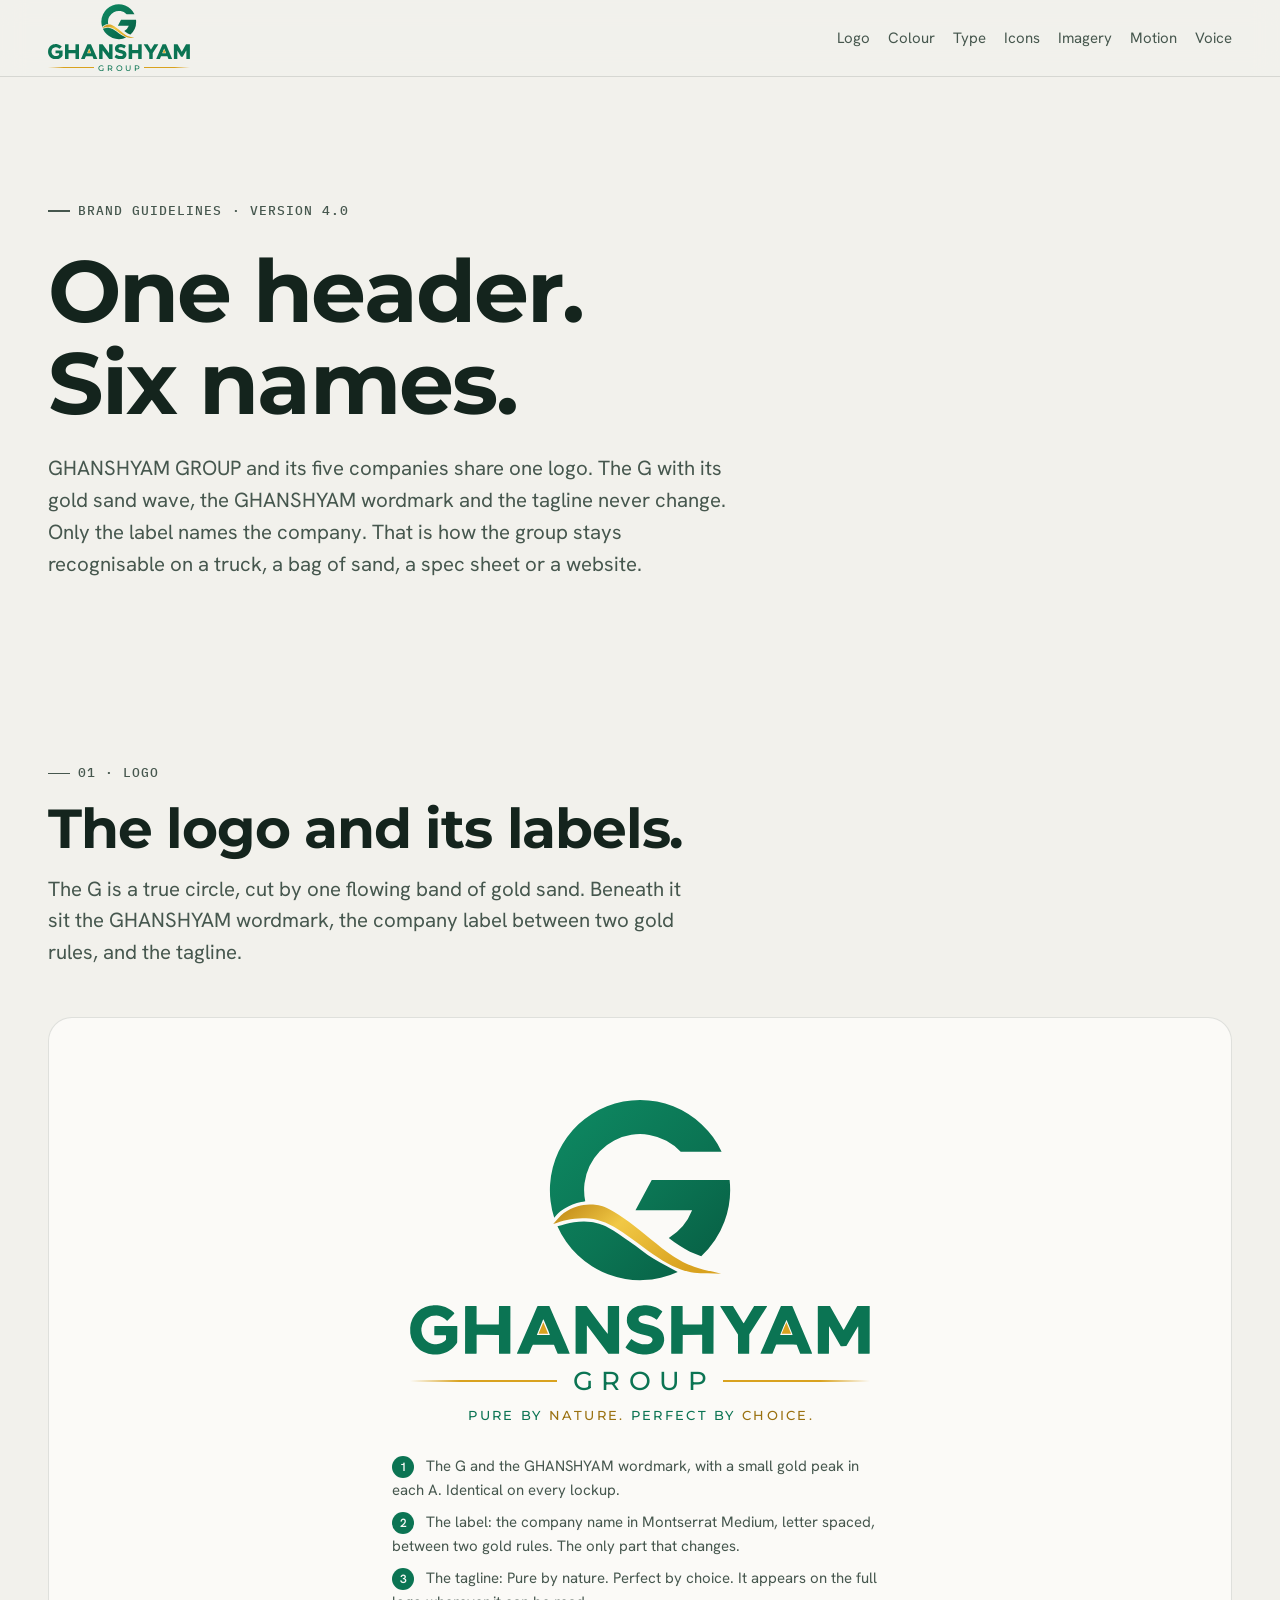
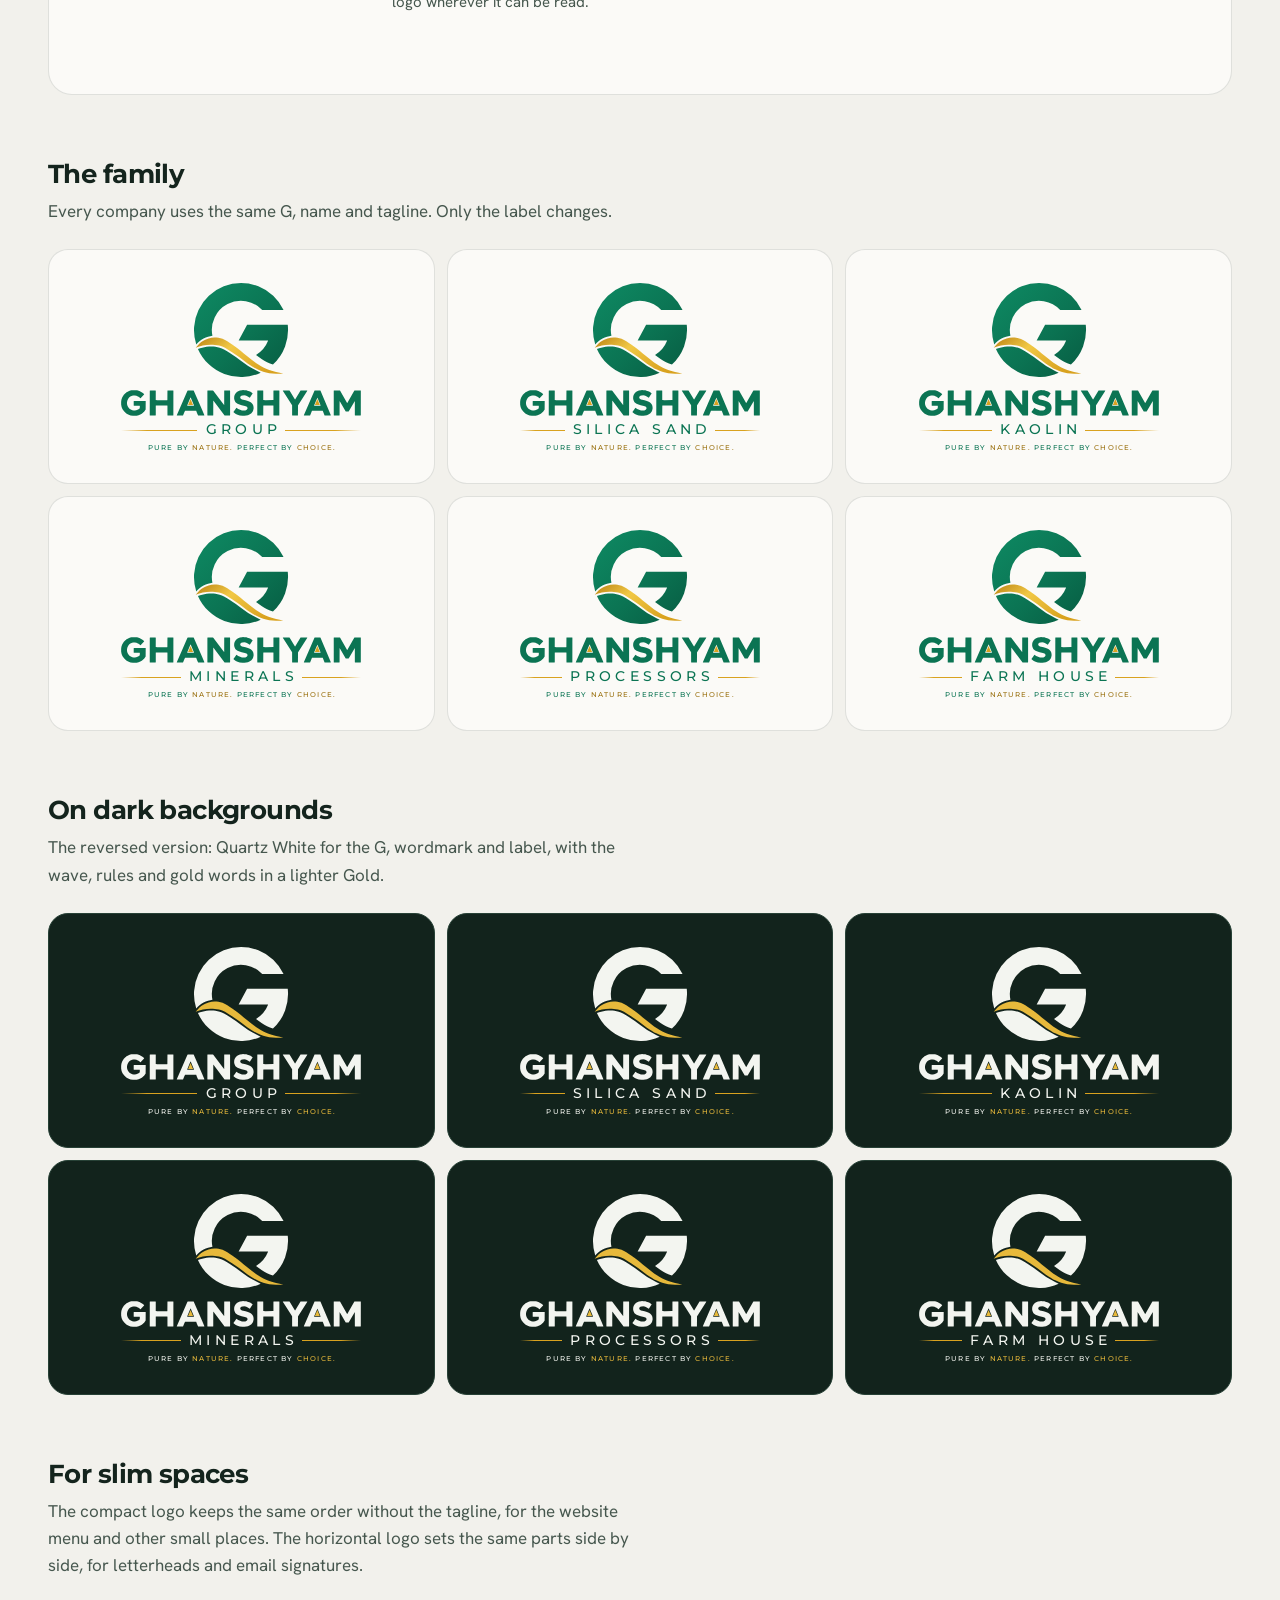
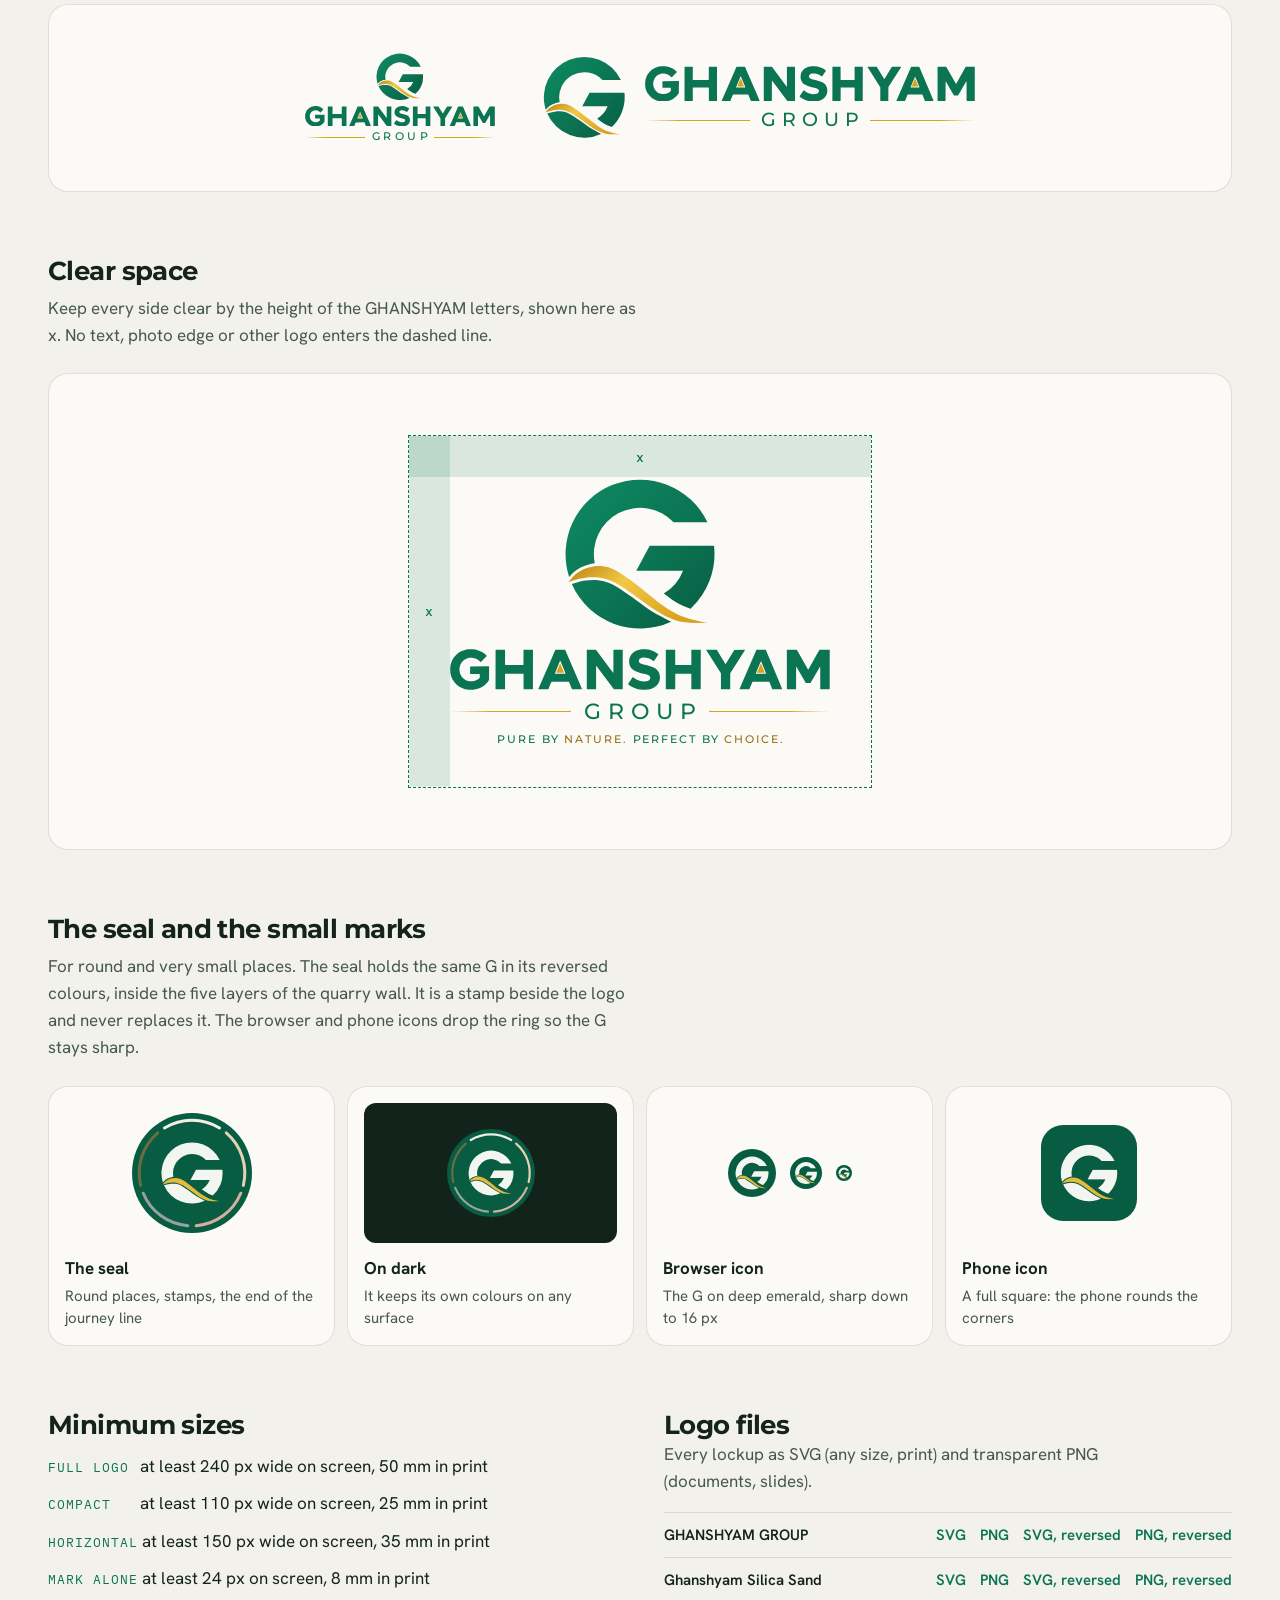
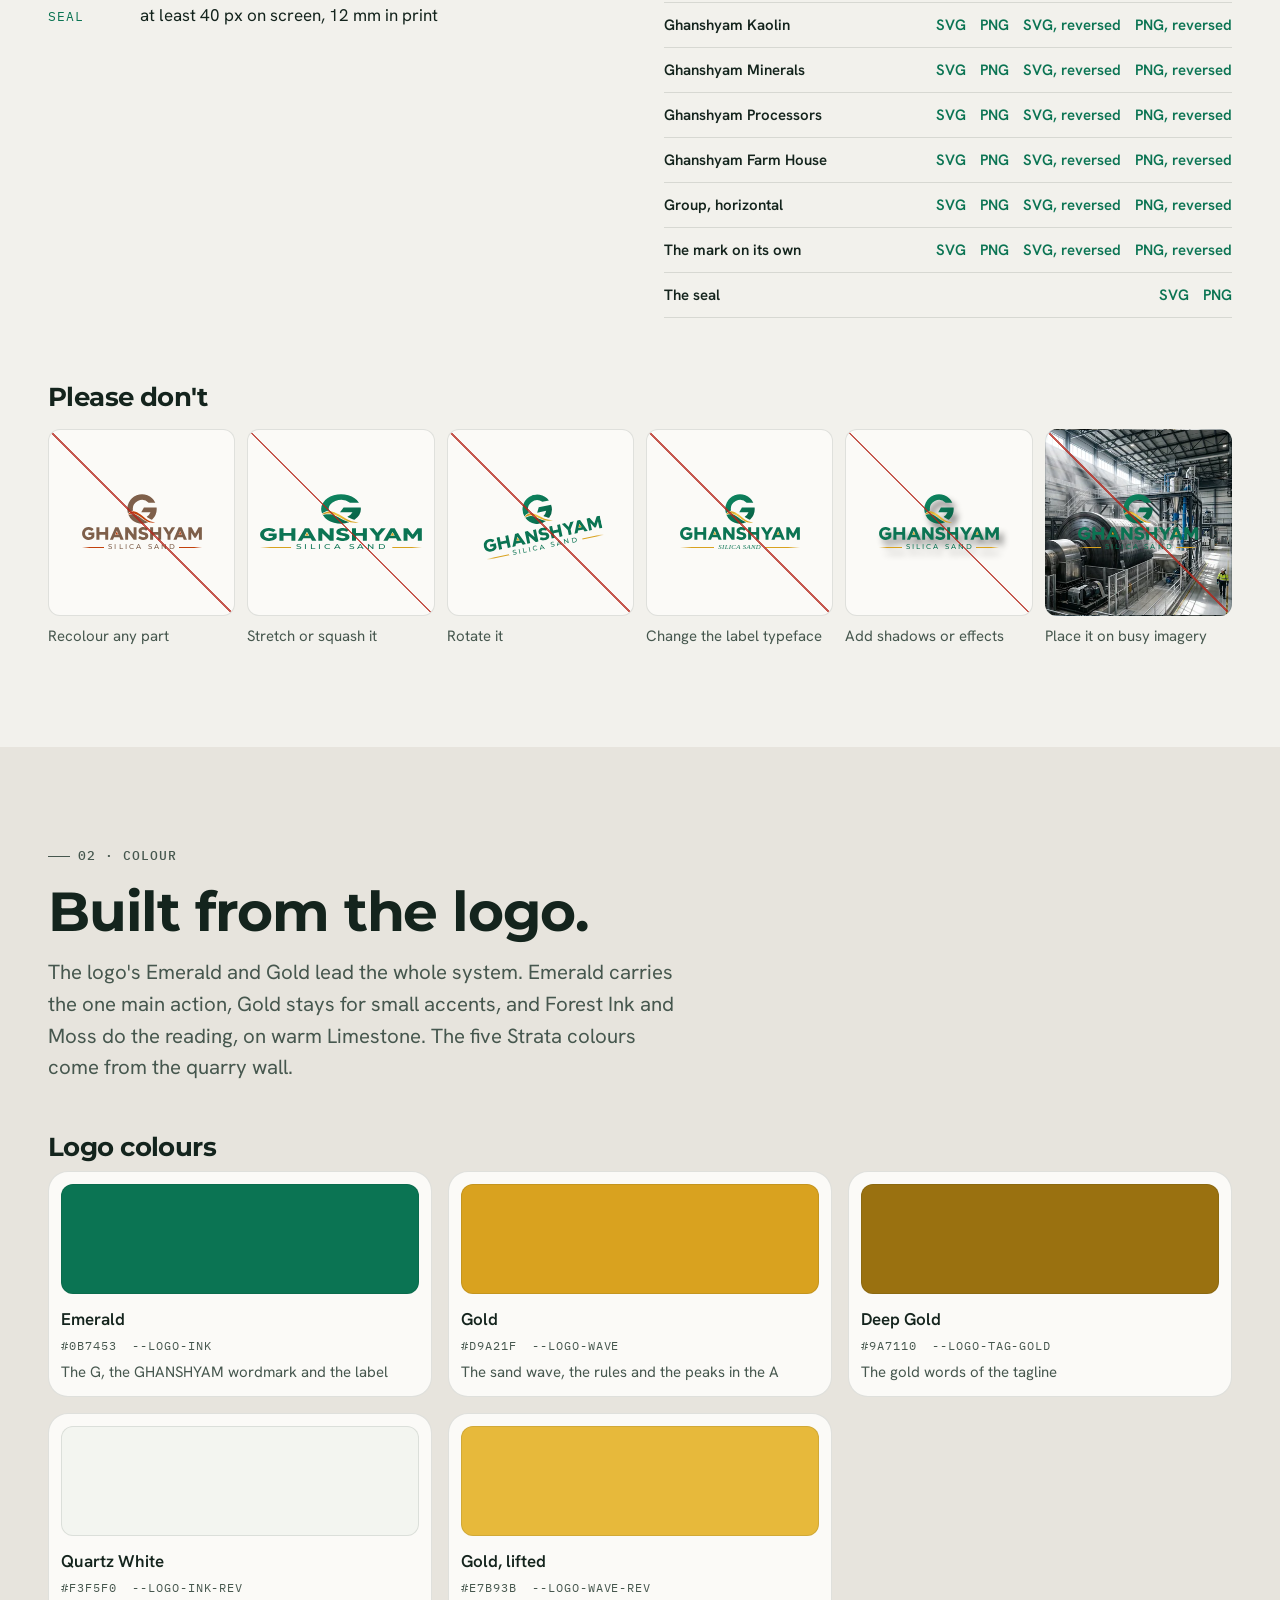
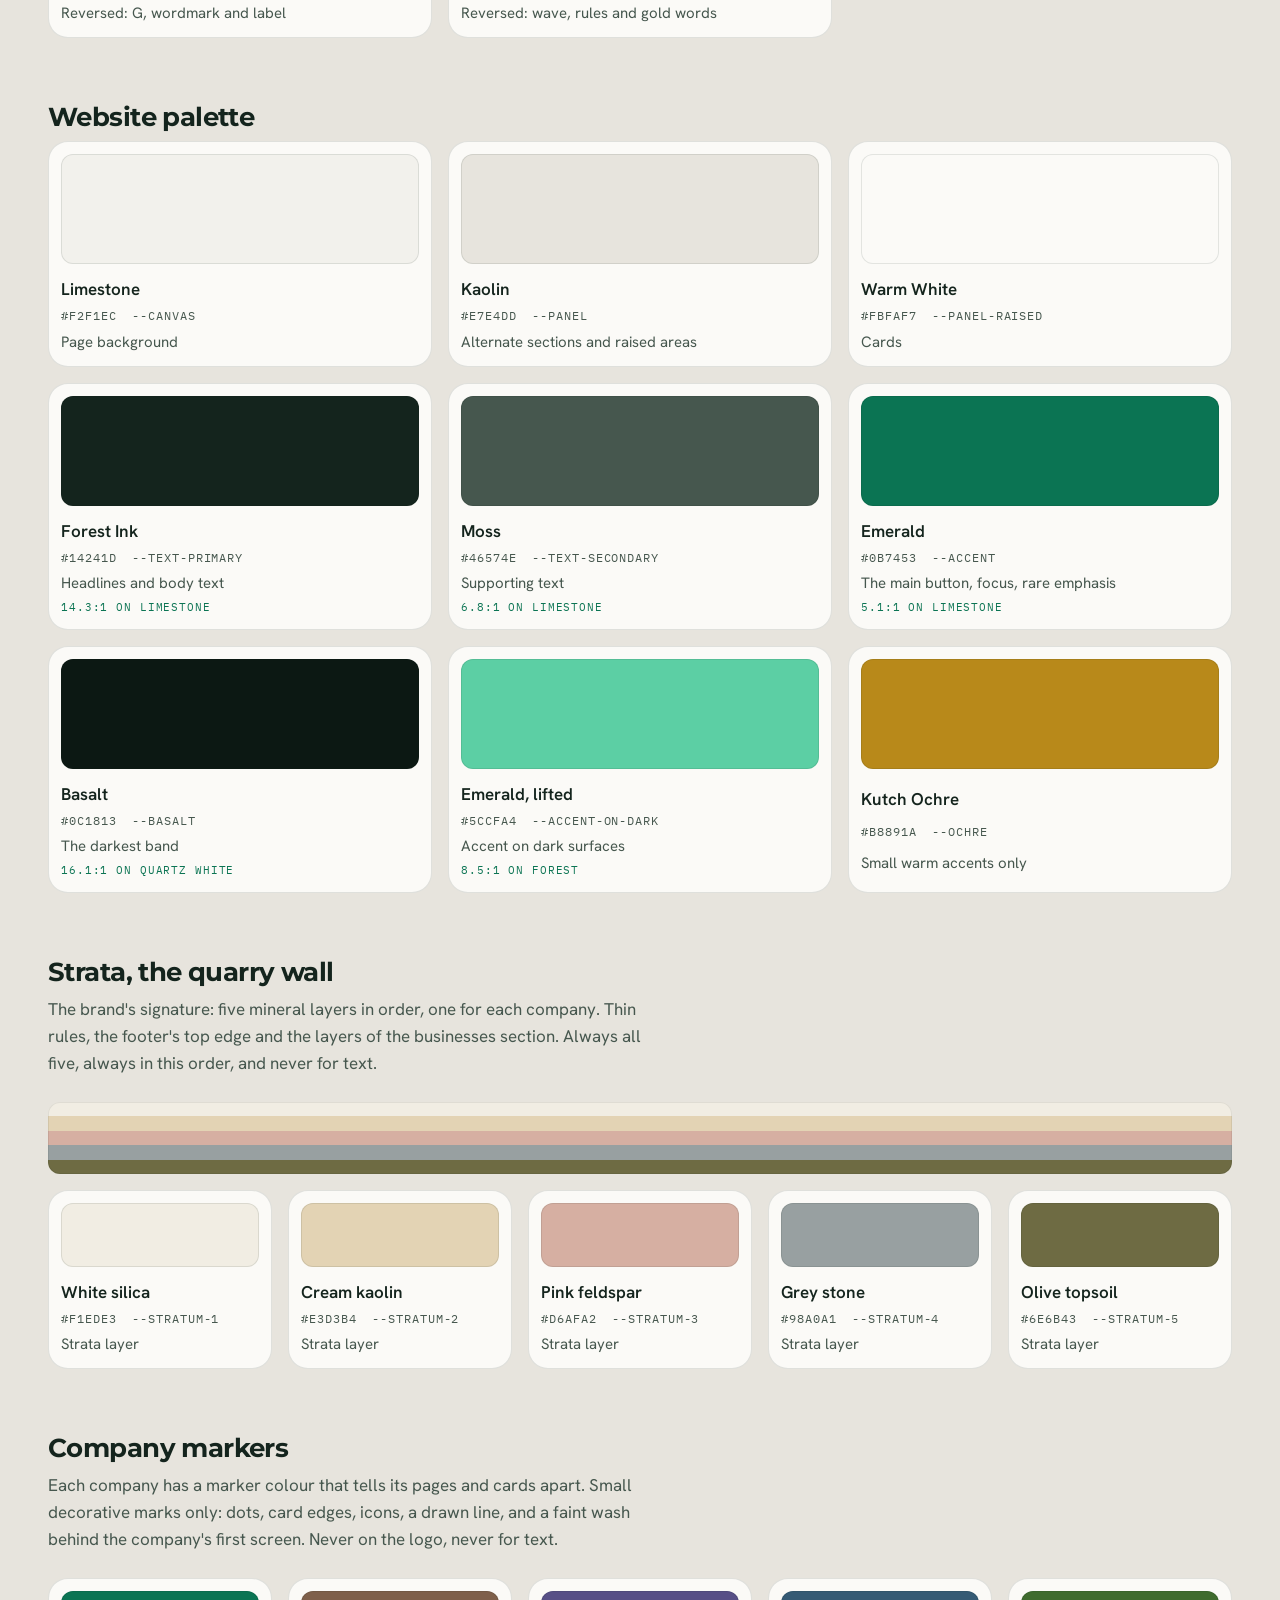
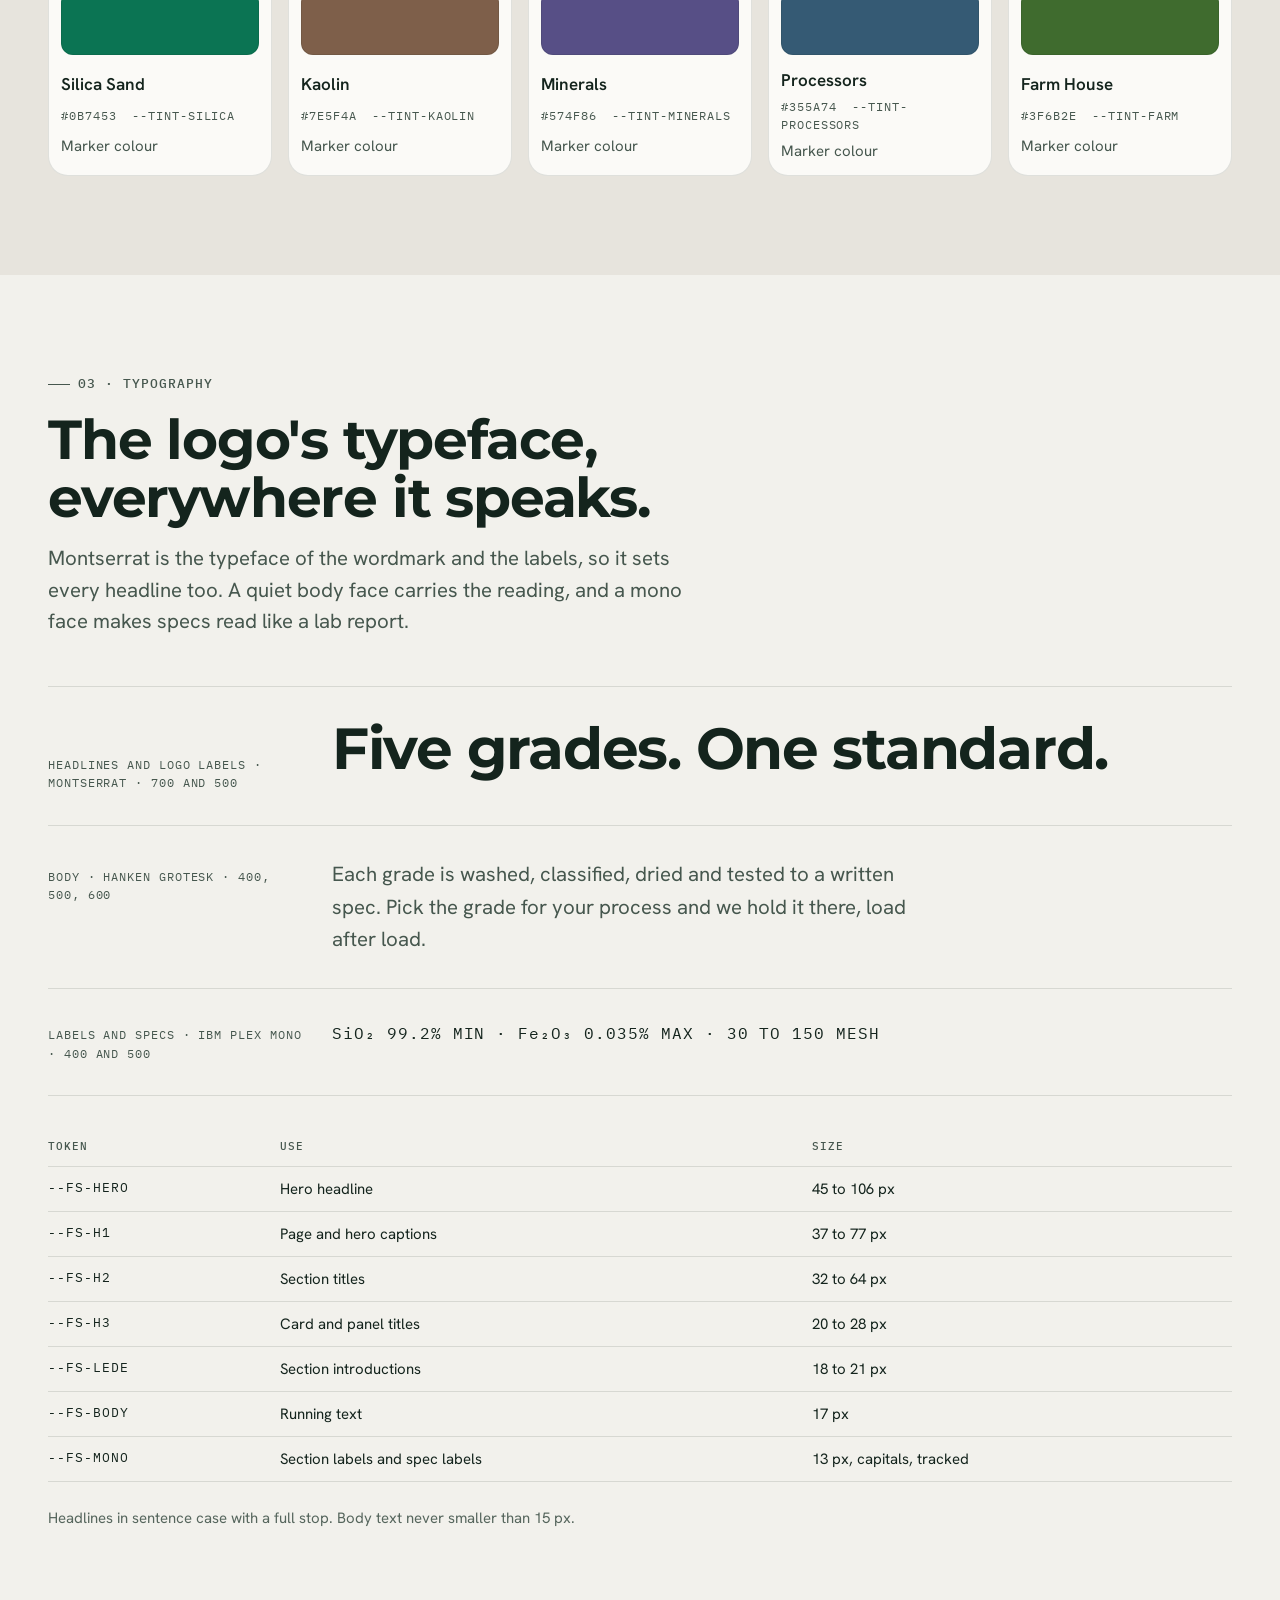
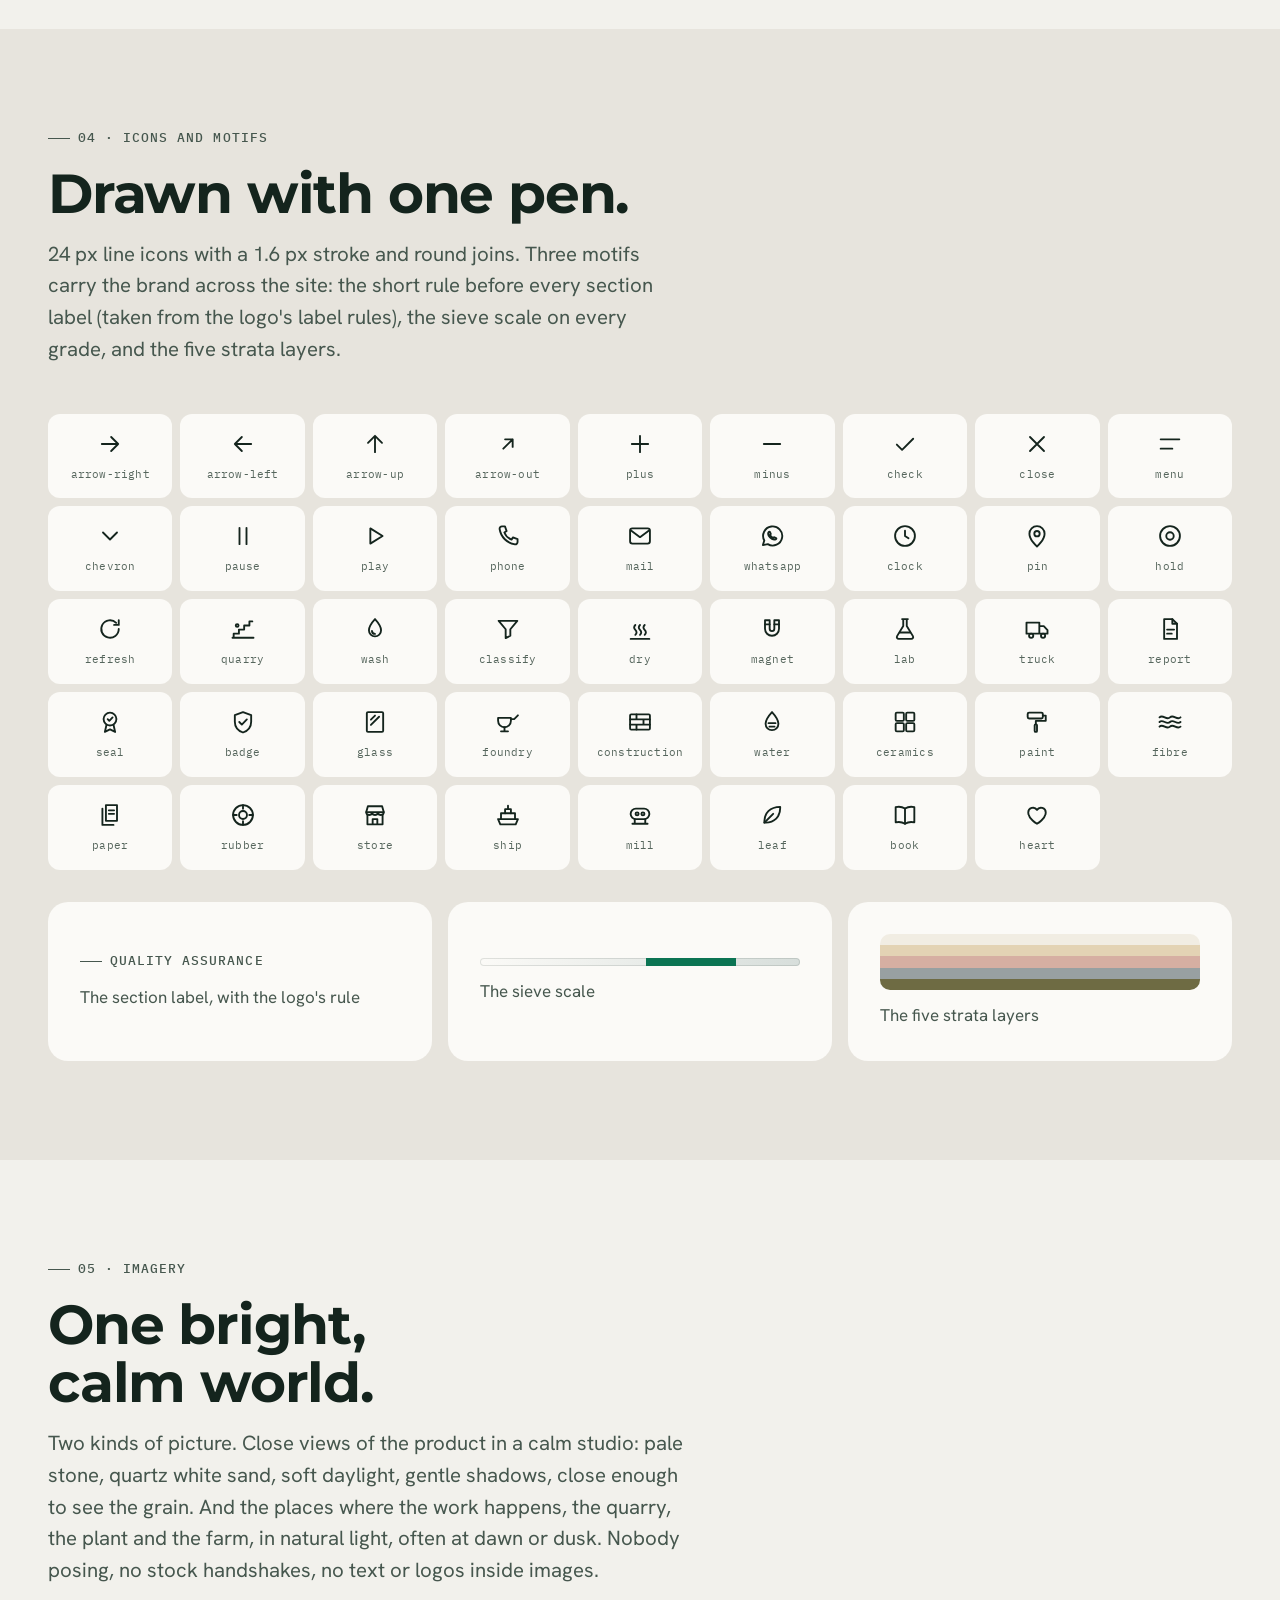
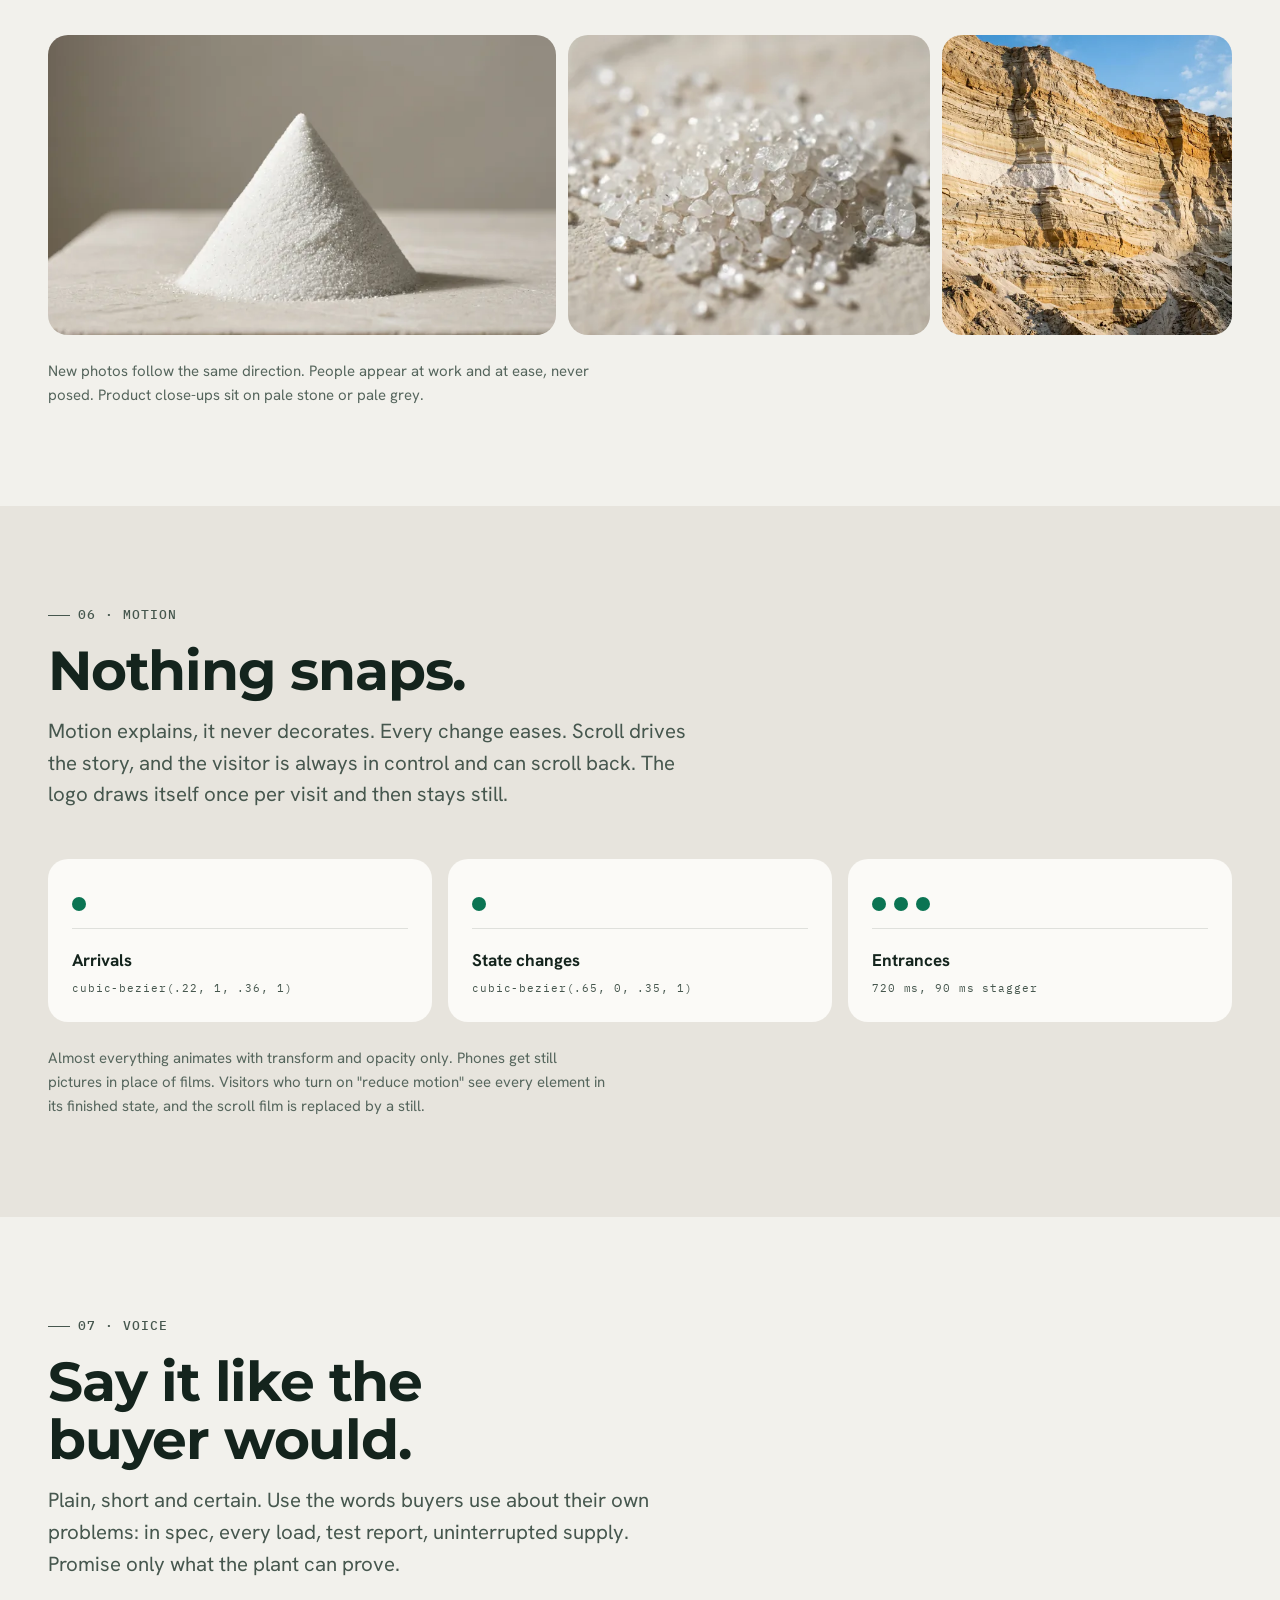
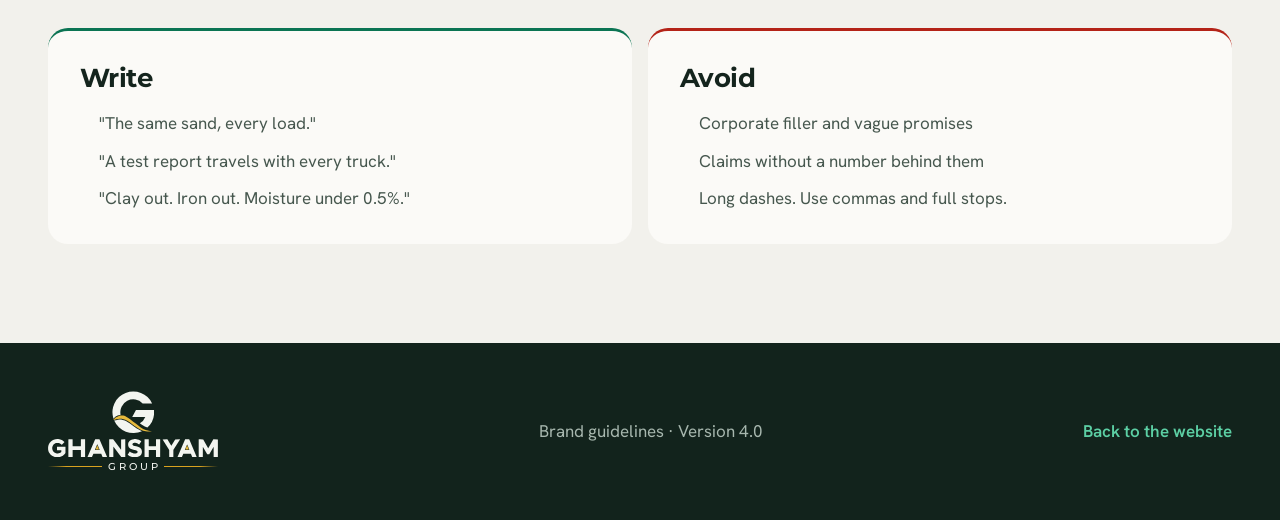
==== commit 3230412b: "refactor: update brand logo assets and styling layout" ====
--- a/ghanshyam-group/brand.html
+++ b/ghanshyam-group/brand.html
@@ -29,7 +29,7 @@
   <a class="skip" href="#main">Skip to content</a>
   <header class="bg-top">
     <div class="container bg-top__row">
-      <a class="bg-brand" href="index.html" aria-label="Back to the GHANSHYAM GROUP website" data-logo="GROUP" data-layout="horizontal"></a>
+      <a class="bg-brand" href="index.html" aria-label="Back to the GHANSHYAM GROUP website" data-logo="GROUP" data-layout="compact"></a>
       <nav aria-label="Guidelines">
         <ul class="bg-toc" role="list">
           <li><a href="#logo">Logo</a></li>
@@ -47,9 +47,9 @@
   <main id="main" tabindex="-1">
     <!-- Cover -->
     <section class="bg-cover container">
-      <p class="kicker">Brand guidelines · Version 3.0</p>
+      <p class="kicker">Brand guidelines · Version 4.0</p>
       <h1 class="bg-cover__title">One header. Six names.</h1>
-      <p class="lede">GHANSHYAM GROUP and its five companies share one logo. The header, the G with its sand wave and the GHANSHYAM wordmark, never changes. Only the label beneath it names the company. That is how the group stays recognisable on a truck, a bag of sand, a spec sheet or a website.</p>
+      <p class="lede">GHANSHYAM GROUP and its five companies share one logo. The G with its gold sand wave, the GHANSHYAM wordmark and the tagline never change. Only the label names the company. That is how the group stays recognisable on a truck, a bag of sand, a spec sheet or a website.</p>
     </section>
 
     <!-- Logo -->
@@ -57,30 +57,31 @@
       <div class="bg-sec__head">
         <p class="kicker">01 · Logo</p>
         <h2 class="h2" id="logo-h">The logo and its labels.</h2>
-        <p class="lede">The G is cut by flowing lines, like wind across a dune. One band of sand runs through it in Glass Edge. Beneath sits the GHANSHYAM wordmark, and beneath that the label, set between two rules.</p>
+        <p class="lede">The G is a true circle, cut by one flowing band of gold sand. Beneath it sit the GHANSHYAM wordmark, the company label between two gold rules, and the tagline.</p>
       </div>
 
       <div class="bg-hero-logo">
         <figure class="bg-anatomy">
           <span data-logo="GROUP"></span>
           <figcaption>
-            <span><b>1</b> The header: the G mark and the GHANSHYAM wordmark. Identical on every lockup.</span>
-            <span><b>2</b> The label: the company name in Montserrat Medium, letter spaced, between two rules. The only part that changes.</span>
+            <span><b>1</b> The G and the GHANSHYAM wordmark, with a small gold peak in each A. Identical on every lockup.</span>
+            <span><b>2</b> The label: the company name in Montserrat Medium, letter spaced, between two gold rules. The only part that changes.</span>
+            <span><b>3</b> The tagline: Pure by nature. Perfect by choice. It appears on the full logo wherever it can be read.</span>
           </figcaption>
         </figure>
       </div>
 
       <h3 class="h3 bg-subhead">The family</h3>
-      <p class="muted bg-subtext">Every company uses the same header. Only the label changes.</p>
+      <p class="muted bg-subtext">Every company uses the same G, name and tagline. Only the label changes.</p>
       <ul class="bg-family" role="list" data-family></ul>
 
       <h3 class="h3 bg-subhead">On dark backgrounds</h3>
-      <p class="muted bg-subtext">The reversed version: Quartz White for the G, wordmark and label, with the wave lifted to a lighter Glass Edge.</p>
+      <p class="muted bg-subtext">The reversed version: Quartz White for the G, wordmark and label, with the wave, rules and gold words in a lighter Gold.</p>
       <ul class="bg-family bg-family--dark on-dark" role="list" data-family-dark></ul>
 
       <h3 class="h3 bg-subhead">For slim spaces</h3>
-      <p class="muted bg-subtext">The horizontal lockup uses the same parts side by side. Use it where height is short: the website header, letterheads, email signatures.</p>
-      <div class="bg-tile bg-tile--light bg-tile--wide-h"><span data-logo="GROUP" data-layout="horizontal"></span></div>
+      <p class="muted bg-subtext">The compact logo keeps the same order without the tagline, for the website menu and other small places. The horizontal logo sets the same parts side by side, for letterheads and email signatures.</p>
+      <div class="bg-tile bg-tile--light bg-tile--wide-h bg-tile--pair"><span data-logo="GROUP" data-layout="compact" data-size="190"></span><span data-logo="GROUP" data-layout="horizontal"></span></div>
 
       <h3 class="h3 bg-subhead">Clear space</h3>
       <p class="muted bg-subtext">Keep every side clear by the height of the GHANSHYAM letters, shown here as x. No text, photo edge or other logo enters the dashed line.</p>
@@ -100,8 +101,9 @@
         <div>
           <h3 class="h3">Minimum sizes</h3>
           <ul class="bg-list" role="list">
-            <li><span class="mono">Stacked</span> at least 160 px wide on screen, 35 mm in print</li>
-            <li><span class="mono">Horizontal</span> at least 180 px wide on screen, 40 mm in print</li>
+            <li><span class="mono">Full logo</span> at least 240 px wide on screen, 50 mm in print</li>
+            <li><span class="mono">Compact</span> at least 110 px wide on screen, 25 mm in print</li>
+            <li><span class="mono">Horizontal</span> at least 150 px wide on screen, 35 mm in print</li>
             <li><span class="mono">Mark alone</span> at least 24 px on screen, 8 mm in print</li>
             <li><span class="mono">Seal</span> at least 40 px on screen, 12 mm in print</li>
           </ul>
@@ -123,9 +125,9 @@
         <div class="bg-sec__head">
           <p class="kicker">02 · Colour</p>
           <h2 class="h2" id="colour-h">Built from the logo.</h2>
-          <p class="lede">The logo's three colours are fixed and never change. The site is built around them: Deep Slate for text, Shale for supporting text, Glass Edge for the one main action, on warm Limestone. The five Strata colours come from the quarry wall.</p>
-        </div>
-        <h3 class="h3 bg-subhead bg-subhead--first">Logo colours (fixed)</h3>
+          <p class="lede">The logo's Emerald and Gold lead the whole system. Emerald carries the one main action, Gold stays for small accents, and Forest Ink and Moss do the reading, on warm Limestone. The five Strata colours come from the quarry wall.</p>
+        </div>
+        <h3 class="h3 bg-subhead bg-subhead--first">Logo colours</h3>
         <ul class="bg-swatches" role="list" data-logo-colours></ul>
         <h3 class="h3 bg-subhead">Website palette</h3>
         <ul class="bg-swatches" role="list" data-swatches></ul>
@@ -255,8 +257,8 @@
 
   <footer class="bg-foot on-dark">
     <div class="container bg-foot__row">
-      <span data-logo="GROUP" data-size="170"></span>
-      <p>Brand guidelines · Version 3.0</p>
+      <span data-logo="GROUP" data-layout="compact" data-size="170"></span>
+      <p>Brand guidelines · Version 4.0</p>
       <a class="link" href="index.html">Back to the website</a>
     </div>
   </footer>
--- a/ghanshyam-group/assets/css/brand.css
+++ b/ghanshyam-group/assets/css/brand.css
@@ -11,7 +11,7 @@
 }
 .bg-top__row { display: flex; align-items: center; justify-content: space-between; gap: var(--space-5); min-height: 76px; flex-wrap: wrap; }
 .bg-brand { display: inline-flex; align-items: center; min-height: 44px; text-decoration: none; border-radius: 6px; }
-.bg-brand .logo { --lw: 188px; }
+.bg-brand .logo { --lw: 142px; }
 .bg-toc { display: flex; flex-wrap: wrap; gap: 4px 18px; margin: 0; padding: 0; list-style: none; font-size: 0.9375rem; }
 .bg-toc a { text-decoration: none; color: var(--text-secondary); display: inline-block; padding: 8px 0; }
 .bg-toc a:hover { color: var(--accent); }
@@ -73,6 +73,8 @@
 }
 .bg-tile--light { background: var(--panel-raised); border: 1px solid var(--line); }
 .bg-tile--wide-h .logo { --lw: min(420px, 62vw); }
+.bg-tile--pair { display: flex; flex-wrap: wrap; align-items: center; justify-content: center; gap: var(--space-7); }
+.bg-tile--pair .logo--h { --lw: min(330px, 56vw); }
 
 .bg-rules { display: grid; grid-template-columns: repeat(2, minmax(0, 1fr)); gap: var(--space-7); margin-top: var(--space-8); }
 .bg-list { display: grid; gap: 10px; margin: var(--space-3) 0 0; padding: 0; list-style: none; }
